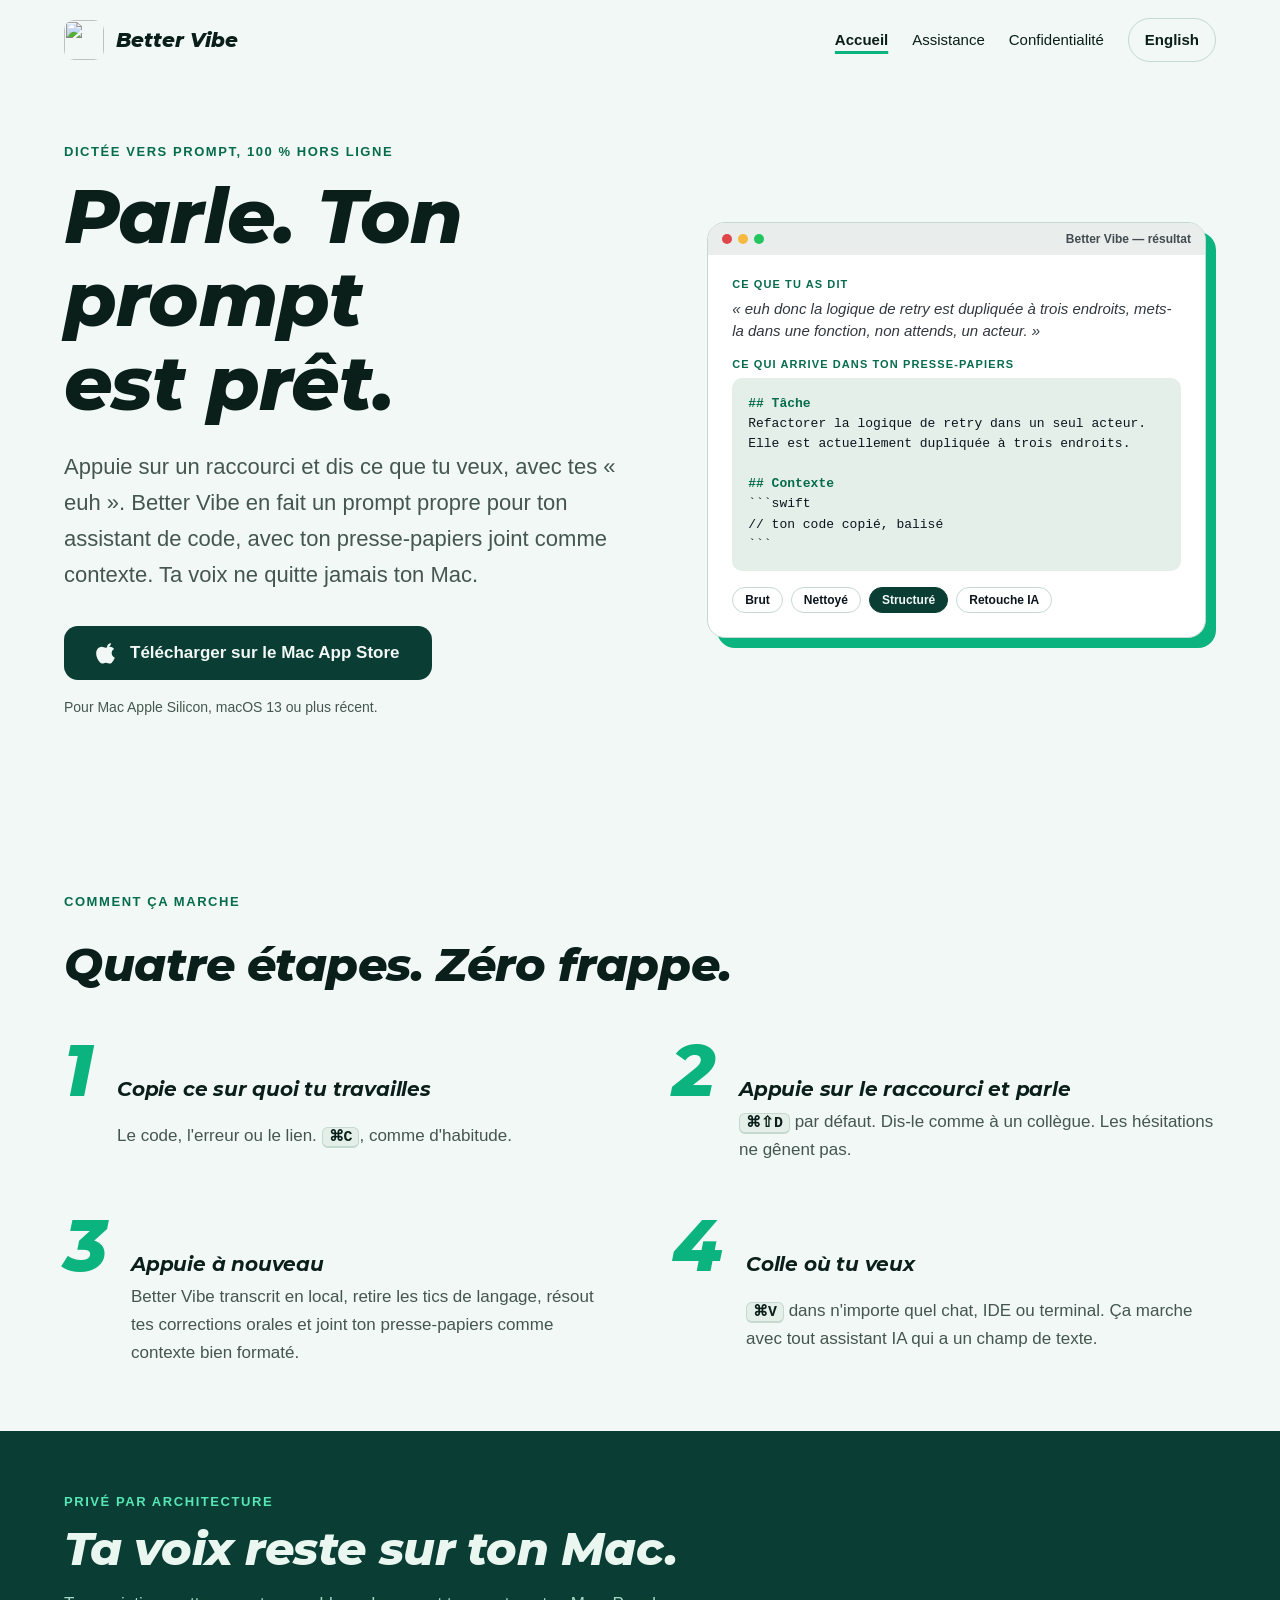
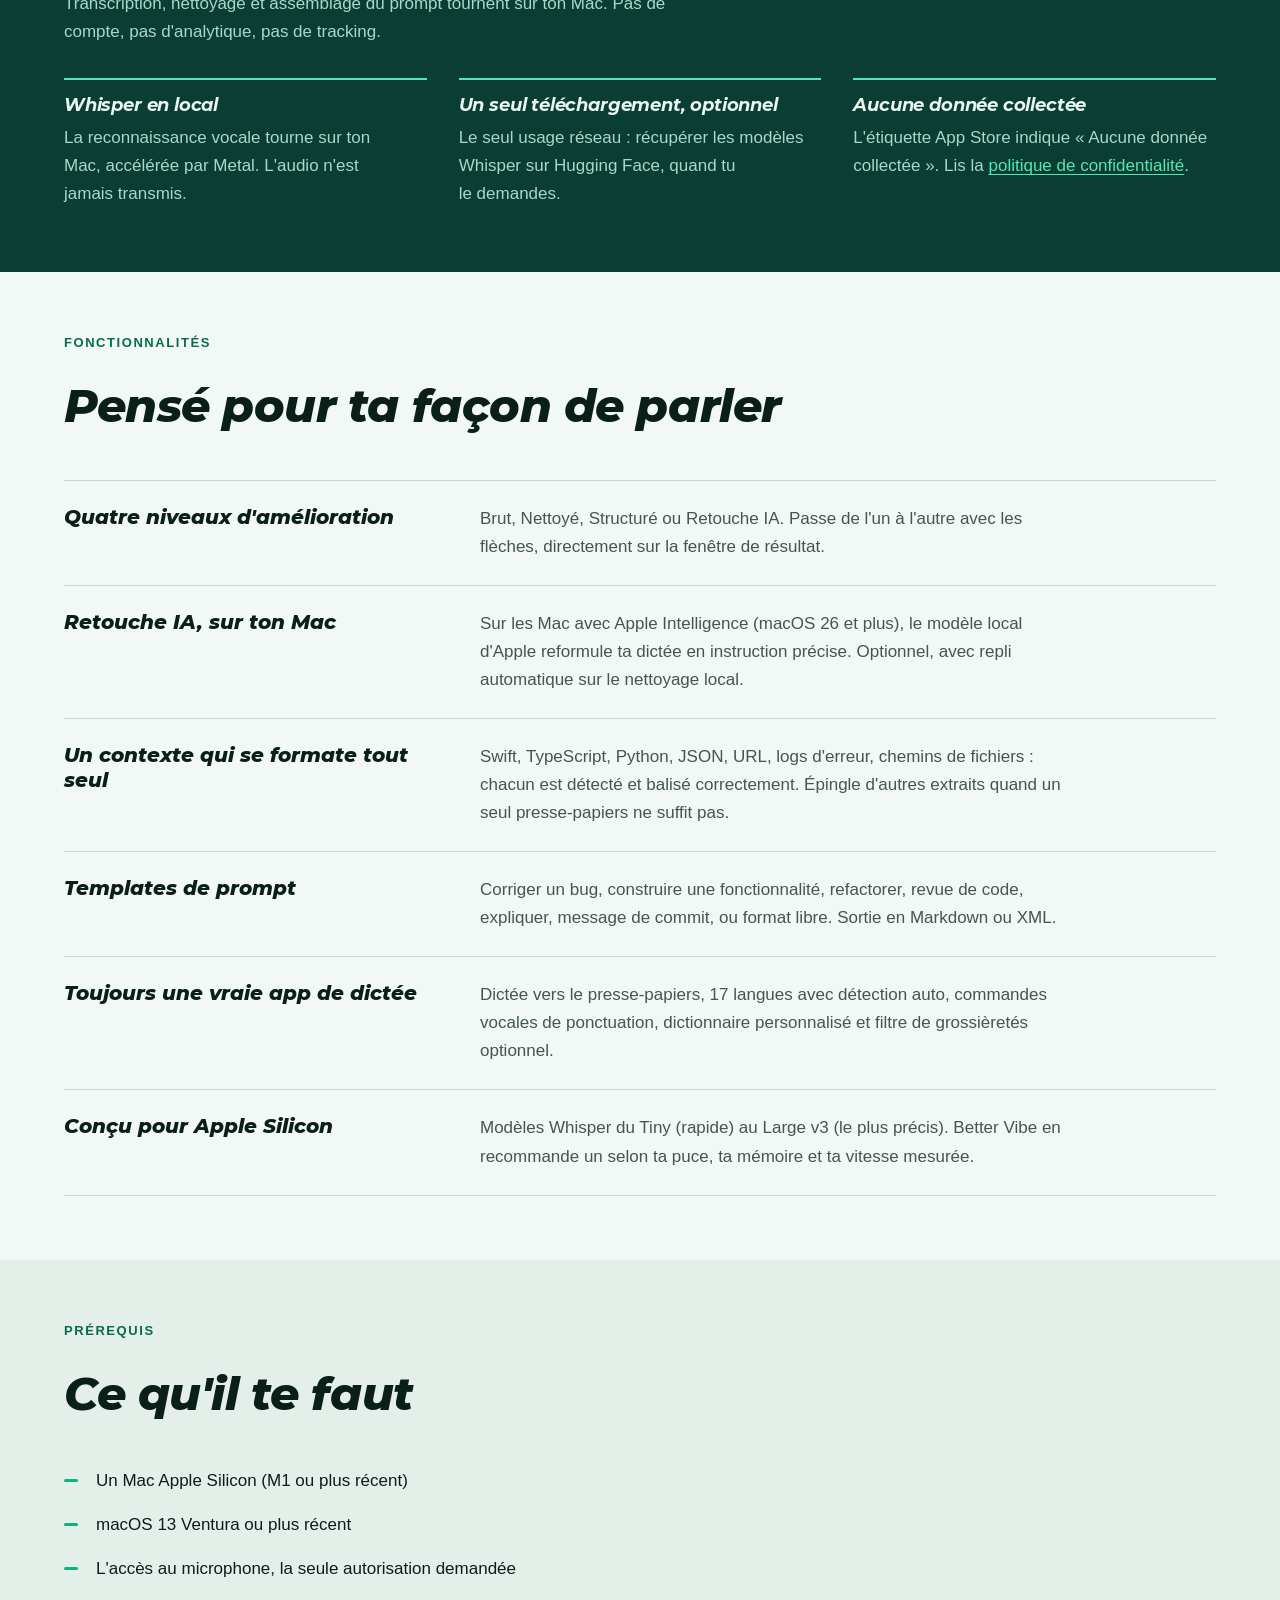
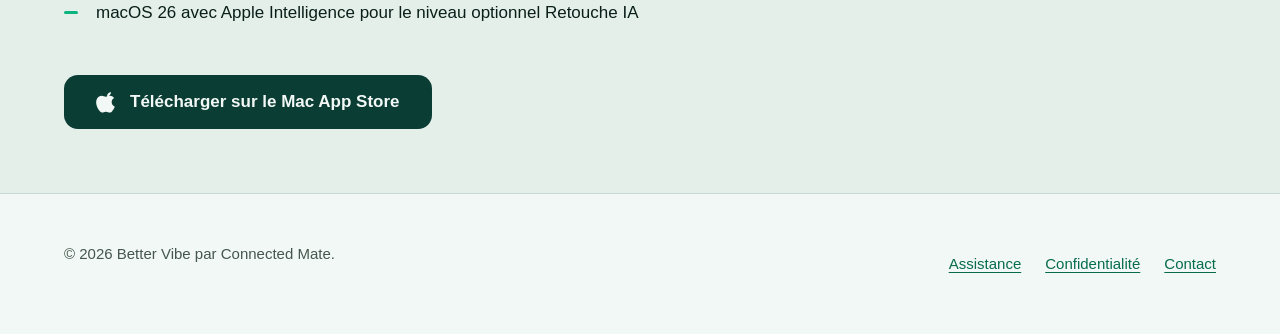
==== fr/index.html @ 281c0bd5 "Initial site: EN/FR landing, privacy, support Co-Authored-By: Patrick Code <patrick-code@tgv-europe." ====
<!doctype html>
<html lang="fr">
<head>
<meta charset="utf-8">
<meta name="viewport" content="width=device-width, initial-scale=1">
<title>Better Vibe — Parle. Ton prompt est prêt.</title>
<meta name="description" content="Better Vibe est une app Mac de barre de menus : un raccourci, tu parles, et un prompt propre pour ton assistant de code arrive dans ton presse-papiers. 100 % sur ton Mac. Sans compte, sans tracking.">
<meta name="theme-color" content="#f2f8f5" media="(prefers-color-scheme: light)">
<meta name="theme-color" content="#08201b" media="(prefers-color-scheme: dark)">
<link rel="canonical" href="https://connected-mate.github.io/better-vibe-site/fr/index.html">
<link rel="alternate" hreflang="en" href="https://connected-mate.github.io/better-vibe-site/index.html">
<link rel="alternate" hreflang="fr" href="https://connected-mate.github.io/better-vibe-site/fr/index.html">
<link rel="alternate" hreflang="x-default" href="https://connected-mate.github.io/better-vibe-site/index.html">
<link rel="icon" type="image/png" sizes="32x32" href="../assets/favicon-32.png">
<link rel="icon" type="image/png" sizes="64x64" href="../assets/favicon-64.png">
<link rel="apple-touch-icon" href="../assets/icon-256.png">
<meta property="og:type" content="website">
<meta property="og:site_name" content="Better Vibe">
<meta property="og:title" content="Better Vibe — Parle. Ton prompt est prêt.">
<meta property="og:description" content="Better Vibe est une app Mac de barre de menus : un raccourci, tu parles, et un prompt propre pour ton assistant de code arrive dans ton presse-papiers. 100 % sur ton Mac. Sans compte, sans tracking.">
<meta property="og:url" content="https://connected-mate.github.io/better-vibe-site/fr/index.html">
<meta property="og:image" content="https://connected-mate.github.io/better-vibe-site/assets/icon-512.png">
<meta property="og:locale" content="fr_FR">
<meta property="og:locale:alternate" content="en_US">
<meta name="twitter:card" content="summary">
<meta name="twitter:title" content="Better Vibe — Parle. Ton prompt est prêt.">
<meta name="twitter:description" content="Better Vibe est une app Mac de barre de menus : un raccourci, tu parles, et un prompt propre pour ton assistant de code arrive dans ton presse-papiers. 100 % sur ton Mac. Sans compte, sans tracking.">
<meta name="twitter:image" content="https://connected-mate.github.io/better-vibe-site/assets/icon-512.png">
<link rel="preload" href="../assets/fonts/Montserrat-ExtraBoldItalic.ttf" as="font" type="font/ttf" crossorigin>
<link rel="stylesheet" href="../assets/style.css">
</head>
<body>
<a class="skip" href="#main">Aller au contenu</a>
<header class="wrap site-head">
  <a class="brand" href="./" aria-label="Better Vibe, Accueil"><img src="../assets/icon-64.png" alt="" width="40" height="40">Better Vibe</a>
  <nav class="nav" aria-label="Main">
    <a href="./" aria-current="page">Accueil</a>
    <a href="support.html">Assistance</a>
    <a href="privacy.html">Confidentialité</a>
    <a class="lang" href="../" hreflang="en" lang="en" aria-label="English">English</a>
  </nav>
</header>
<main id="main">
<div class="wrap hero">
  <div>
    <p class="eyebrow">Dictée vers prompt, 100 % hors ligne</p>
    <h1>Parle. Ton prompt est prêt.</h1>
    <p class="lede">Appuie sur un raccourci et dis ce que tu veux, avec tes « euh ». Better Vibe en fait un prompt propre pour ton assistant de code, avec ton presse-papiers joint comme contexte. Ta voix ne quitte jamais ton Mac.</p>
    <div class="cta-row">
      <a class="btn" href="https://apps.apple.com/us/search?term=Better%20Vibe"><svg viewBox="0 0 24 24" aria-hidden="true" fill="currentColor"><path d="M16.37 1.43c0 1.14-.46 2.22-1.2 3-.78.84-2.06 1.5-3.1 1.41-.13-1.1.4-2.25 1.14-3 .83-.87 2.2-1.5 3.16-1.41zM20.5 17.1c-.55 1.27-.81 1.83-1.52 2.95-.99 1.56-2.39 3.5-4.12 3.51-1.54.02-1.94-1-4.03-.99-2.09.01-2.53 1.01-4.07.99-1.73-.02-3.05-1.77-4.04-3.33C-.2 15.94-.49 10.8 1.23 8.14c1.22-1.89 3.15-2.99 4.96-2.99 1.84 0 3 1.01 4.52 1.01 1.48 0 2.38-1.01 4.51-1.01 1.61 0 3.32.88 4.54 2.4-3.99 2.19-3.34 7.88.74 9.55z"/></svg><span>Télécharger sur le Mac App Store</span></a>
      <p class="fine">Pour Mac Apple Silicon, macOS 13 ou plus récent.</p>
    </div>
  </div>
  <div class="mock" role="img" aria-label="« euh donc la logique de retry est dupliquée à trois endroits, mets-la dans une fonction, non attends, un acteur. » → ## Tâche
Refactorer la logique de retry dans un seul acteur. Elle est actuellement dupliquée à trois endroits.

## Contexte
```swift
// ton code copié, balisé
```">
    <div class="mock-bar" aria-hidden="true"><i></i><i></i><i></i><span>Better Vibe — résultat</span></div>
    <div class="mock-body" aria-hidden="true">
      <div><p class="mock-label">Ce que tu as dit</p><p class="mock-said">« euh donc la logique de retry est dupliquée à trois endroits, mets-la dans une fonction, non attends, un acteur. »</p></div>
      <div><p class="mock-label">Ce qui arrive dans ton presse-papiers</p><div class="mock-out"><b>## Tâche</b>
Refactorer la logique de retry dans un seul acteur. Elle est actuellement dupliquée à trois endroits.

<b>## Contexte</b>
```swift
// ton code copié, balisé
```</div></div>
      <div class="levels"><span class="">Brut</span><span class="">Nettoyé</span><span class="on">Structuré</span><span class="">Retouche IA</span></div>
    </div>
  </div>
</div>
<div class="wrap video-slot" id="promo" hidden>
  <video controls preload="metadata" playsinline poster="../assets/promo-fr-poster.jpg" aria-label="Better Vibe en 30 secondes">
    <source src="../assets/promo-fr.mp4" type="video/mp4">
  </video>
</div>
<script>
(function(){var s=document.getElementById("promo"),v=s&&s.querySelector("video");
if(!v)return;v.addEventListener("loadedmetadata",function(){s.hidden=false});
v.addEventListener("error",function(){s.hidden=true},true);v.load();})();
</script>
<section class="wrap" id="how" aria-labelledby="how-h">
  <div class="sec-head"><p class="eyebrow">Comment ça marche</p><h2 id="how-h">Quatre étapes. Zéro frappe.</h2></div>
  <ol class="steps"><li><h3>Copie ce sur quoi tu travailles</h3><p>Le code, l'erreur ou le lien. <kbd>⌘C</kbd>, comme d'habitude.</p></li><li><h3>Appuie sur le raccourci et parle</h3><p><kbd>⌘⇧D</kbd> par défaut. Dis-le comme à un collègue. Les hésitations ne gênent pas.</p></li><li><h3>Appuie à nouveau</h3><p>Better Vibe transcrit en local, retire les tics de langage, résout tes corrections orales et joint ton presse-papiers comme contexte bien formaté.</p></li><li><h3>Colle où tu veux</h3><p><kbd>⌘V</kbd> dans n'importe quel chat, IDE ou terminal. Ça marche avec tout assistant IA qui a un champ de texte.</p></li></ol>
</section>
<section class="band" id="privacy-first" aria-labelledby="priv-h">
  <div class="wrap">
    <p class="eyebrow">Privé par architecture</p>
    <h2 id="priv-h">Ta voix reste sur ton Mac.</h2>
    <p style="margin-top:var(--s4)">Transcription, nettoyage et assemblage du prompt tournent sur ton Mac. Pas de compte, pas d'analytique, pas de tracking.</p>
    <div class="proof"><div><h3>Whisper en local</h3><p>La reconnaissance vocale tourne sur ton Mac, accélérée par Metal. L'audio n'est jamais transmis.</p></div><div><h3>Un seul téléchargement, optionnel</h3><p>Le seul usage réseau : récupérer les modèles Whisper sur Hugging Face, quand tu le demandes.</p></div><div><h3>Aucune donnée collectée</h3><p>L'étiquette App Store indique « Aucune donnée collectée ». Lis la <a href="privacy.html">politique de confidentialité</a>.</p></div></div>
  </div>
</section>
<section class="wrap" id="features" aria-labelledby="feat-h">
  <div class="sec-head"><p class="eyebrow">Fonctionnalités</p><h2 id="feat-h">Pensé pour ta façon de parler</h2></div>
  <dl class="features"><div><dt>Quatre niveaux d'amélioration</dt><dd>Brut, Nettoyé, Structuré ou Retouche IA. Passe de l'un à l'autre avec les flèches, directement sur la fenêtre de résultat.</dd></div><div><dt>Retouche IA, sur ton Mac</dt><dd>Sur les Mac avec Apple Intelligence (macOS 26 et plus), le modèle local d'Apple reformule ta dictée en instruction précise. Optionnel, avec repli automatique sur le nettoyage local.</dd></div><div><dt>Un contexte qui se formate tout seul</dt><dd>Swift, TypeScript, Python, JSON, URL, logs d'erreur, chemins de fichiers : chacun est détecté et balisé correctement. Épingle d'autres extraits quand un seul presse-papiers ne suffit pas.</dd></div><div><dt>Templates de prompt</dt><dd>Corriger un bug, construire une fonctionnalité, refactorer, revue de code, expliquer, message de commit, ou format libre. Sortie en Markdown ou XML.</dd></div><div><dt>Toujours une vraie app de dictée</dt><dd>Dictée vers le presse-papiers, 17 langues avec détection auto, commandes vocales de ponctuation, dictionnaire personnalisé et filtre de grossièretés optionnel.</dd></div><div><dt>Conçu pour Apple Silicon</dt><dd>Modèles Whisper du Tiny (rapide) au Large v3 (le plus précis). Better Vibe en recommande un selon ta puce, ta mémoire et ta vitesse mesurée.</dd></div></dl>
</section>
<section class="alt" id="requirements" aria-labelledby="req-h">
  <div class="wrap">
    <div class="sec-head"><p class="eyebrow">Prérequis</p><h2 id="req-h">Ce qu'il te faut</h2></div>
    <ul class="reqs"><li>Un Mac Apple Silicon (M1 ou plus récent)</li><li>macOS 13 Ventura ou plus récent</li><li>L'accès au microphone, la seule autorisation demandée</li><li>macOS 26 avec Apple Intelligence pour le niveau optionnel Retouche IA</li></ul>
    <div class="cta-row" style="margin-top:var(--s7)"><a class="btn" href="https://apps.apple.com/us/search?term=Better%20Vibe"><svg viewBox="0 0 24 24" aria-hidden="true" fill="currentColor"><path d="M16.37 1.43c0 1.14-.46 2.22-1.2 3-.78.84-2.06 1.5-3.1 1.41-.13-1.1.4-2.25 1.14-3 .83-.87 2.2-1.5 3.16-1.41zM20.5 17.1c-.55 1.27-.81 1.83-1.52 2.95-.99 1.56-2.39 3.5-4.12 3.51-1.54.02-1.94-1-4.03-.99-2.09.01-2.53 1.01-4.07.99-1.73-.02-3.05-1.77-4.04-3.33C-.2 15.94-.49 10.8 1.23 8.14c1.22-1.89 3.15-2.99 4.96-2.99 1.84 0 3 1.01 4.52 1.01 1.48 0 2.38-1.01 4.51-1.01 1.61 0 3.32.88 4.54 2.4-3.99 2.19-3.34 7.88.74 9.55z"/></svg><span>Télécharger sur le Mac App Store</span></a></div>
  </div>
</section>
</main>
<footer>
  <div class="wrap">
    <p>© 2026 Better Vibe par Connected Mate.</p>
    <nav aria-label="Footer">
      <a href="support.html">Assistance</a>
      <a href="privacy.html">Confidentialité</a>
      <a href="mailto:alex.connectedmate@gmail.com">Contact</a>
    </nav>
  </div>
</footer>
</body>
</html>
---- assets/style.css ----
@font-face{font-family:"Montserrat";font-style:italic;font-weight:700;font-display:swap;src:url("fonts/Montserrat-BoldItalic.ttf") format("truetype")}
@font-face{font-family:"Montserrat";font-style:italic;font-weight:800;font-display:swap;src:url("fonts/Montserrat-ExtraBoldItalic.ttf") format("truetype")}

:root{
  color-scheme:light dark;
  --bg:#f2f8f5;
  --bg-alt:#e4efe9;
  --ink:#0a1f1a;
  --ink-2:#44564f;
  --line:#c5d9d0;
  --accent:#066c4d;      /* text-safe emerald on light */
  --accent-bright:#0bb37e;
  --btn-bg:#0a3d33;
  --btn-ink:#f2f8f5;
  --band-bg:#0a3d33;
  --band-ink:#eaf7f1;
  --band-ink-2:#a9d8c6;
  --band-accent:#57e6b4;
  --win-bg:#ffffff;
  --win-ink:#0c151d;
  --win-bar:#e9eeec;
  --focus:#066c4d;
  --font-display:"Montserrat","Avenir Next","Segoe UI",system-ui,sans-serif;
  --font-body:ui-sans-serif,-apple-system,BlinkMacSystemFont,"Segoe UI",Roboto,"Helvetica Neue",Arial,sans-serif;
  --font-mono:ui-monospace,SFMono-Regular,Menlo,Consolas,monospace;
  --s1:4px;--s2:8px;--s3:12px;--s4:16px;--s5:24px;--s6:32px;--s7:48px;--s8:64px;--s9:96px;
}
@media (prefers-color-scheme:dark){
  :root{
    --bg:#08201b;--bg-alt:#0c2b24;--ink:#e8f5ef;--ink-2:#9fbdb1;--line:#1f4a3f;
    --accent:#57e6b4;--btn-bg:#57e6b4;--btn-ink:#06241d;
    --band-bg:#04140f;--band-ink:#e8f5ef;--band-ink-2:#9fc9b8;--band-accent:#57e6b4;
    --win-bg:#0e2e27;--win-ink:#e8f5ef;--win-bar:#143a31;--focus:#57e6b4;
  }
}

*,*::before,*::after{box-sizing:border-box}
html{-webkit-text-size-adjust:100%;scroll-behavior:smooth}
body{overflow-x:clip;margin:0;background:var(--bg);color:var(--ink);font:400 1.0625rem/1.65 var(--font-body);overflow-wrap:break-word}
img,video{max-width:100%;height:auto;display:block}
a{color:var(--accent);text-underline-offset:.18em;text-decoration-thickness:1px}
a:hover{text-decoration-thickness:2px}
:focus-visible{outline:3px solid var(--focus);outline-offset:3px;border-radius:4px}
.band :focus-visible{outline-color:var(--band-accent)}
.skip{position:absolute;left:var(--s4);top:-100px;background:var(--btn-bg);color:var(--btn-ink);padding:var(--s2) var(--s4);border-radius:6px;z-index:10}
.skip:focus{top:var(--s2)}

.wrap{width:min(100% - 2*var(--s4),72rem);margin-inline:auto}
@media (min-width:640px){.wrap{width:min(100% - 2*var(--s6),72rem)}}

/* header */
.site-head{display:flex;flex-wrap:wrap;align-items:center;justify-content:space-between;gap:var(--s3) var(--s5);padding-block:var(--s4)}
.brand{display:flex;align-items:center;gap:var(--s3);color:var(--ink);text-decoration:none;font:800 1.25rem/1 var(--font-display);font-style:italic}
.brand img{width:40px;height:40px;border-radius:10px}
.nav{display:flex;flex-wrap:wrap;align-items:center;gap:var(--s2) var(--s5);font-size:.9375rem}
.nav a{color:var(--ink);text-decoration:none;padding:var(--s3) 0;min-height:44px;display:inline-flex;align-items:center}
.nav a:hover{color:var(--accent);text-decoration:underline}
.nav a[aria-current="page"]{font-weight:700;text-decoration:underline;text-decoration-color:var(--accent-bright);text-decoration-thickness:3px;text-underline-offset:6px}
.nav .lang{border:1px solid var(--line);border-radius:999px;padding:var(--s2) var(--s4);min-height:44px;font-weight:600}

/* type */
h1,h2,h3{font-family:var(--font-display);font-style:italic;font-weight:800;line-height:1.1;letter-spacing:-.01em;margin:0;text-wrap:balance}
h1{font-size:clamp(2.25rem,6.2vw + .5rem,4.75rem)}
h2{font-size:clamp(1.75rem,3.2vw + .75rem,2.875rem)}
h3{font-size:1.25rem;font-weight:700}
p{margin:0;max-width:68ch;text-wrap:pretty}
.eyebrow{font:700 .8125rem/1 var(--font-body);letter-spacing:.12em;text-transform:uppercase;color:var(--accent);margin-bottom:var(--s4)}
.lede{font-size:clamp(1.125rem,1vw + 1rem,1.375rem);color:var(--ink-2);max-width:46ch}

/* hero */
.hero{display:grid;gap:var(--s7) var(--s8);padding-block:var(--s7) var(--s9);align-items:center}
@media (min-width:60rem){.hero{grid-template-columns:1.05fr .95fr;padding-block:var(--s8) 112px}}
.hero h1{margin-bottom:var(--s5)}
.hero .lede{margin-bottom:var(--s6)}
.cta-row{display:flex;flex-wrap:wrap;align-items:center;gap:var(--s4) var(--s5)}
.btn{display:inline-flex;align-items:center;gap:var(--s3);background:var(--btn-bg);color:var(--btn-ink);text-decoration:none;font:700 1.0625rem/1.2 var(--font-body);padding:var(--s4) var(--s6);border-radius:14px;min-height:52px;transition:transform .18s cubic-bezier(.22,1,.36,1),box-shadow .18s}
.btn:hover{transform:translateY(-2px);box-shadow:0 8px 0 -2px color-mix(in oklch,var(--btn-bg) 35%,transparent);text-decoration:none}
.btn:active{transform:translateY(0)}
.btn svg{width:22px;height:22px;flex:none}
.fine{font-size:.875rem;color:var(--ink-2)}

/* signature mock */
.mock{background:var(--win-bg);color:var(--win-ink);border:1px solid var(--line);border-radius:18px;overflow:hidden;box-shadow:10px 10px 0 var(--accent-bright);transform:rotate(-1.2deg);margin:var(--s2) 10px var(--s3) var(--s2)}
.mock-bar{display:flex;align-items:center;gap:6px;background:var(--win-bar);padding:10px 14px;font:600 .75rem/1 var(--font-body)}
.mock-bar i{width:10px;height:10px;border-radius:50%;background:#e04549;display:block}
.mock-bar i:nth-child(2){background:#f6b93d}.mock-bar i:nth-child(3){background:#22c55e}
.mock-bar span{margin-left:auto;opacity:.75}
.mock-body{padding:var(--s5);display:grid;gap:var(--s4)}
.mock-label{font:700 .6875rem/1 var(--font-body);letter-spacing:.1em;text-transform:uppercase;color:var(--accent);margin-bottom:var(--s2)}
.mock-said{font-style:italic;opacity:.85;font-size:.9375rem;line-height:1.5}
.mock-out{font:.8125rem/1.55 var(--font-mono);background:var(--bg-alt);border-radius:10px;padding:var(--s4);white-space:pre-wrap;overflow-wrap:anywhere}
.mock-out b{color:var(--accent)}
.levels{display:flex;flex-wrap:wrap;gap:var(--s2);font:700 .75rem/1 var(--font-body)}
.levels span{border:1px solid var(--line);border-radius:999px;padding:6px 12px}
.levels span.on{background:var(--btn-bg);color:var(--btn-ink);border-color:var(--btn-bg)}

/* video */
.video-slot{padding-bottom:var(--s9)}
.video-slot[hidden]{display:none}
.video-slot video{width:100%;border-radius:18px;border:1px solid var(--line);background:#000;aspect-ratio:16/9}

/* sections */
section{padding-block:var(--s8)}
.sec-head{margin-bottom:var(--s7);display:grid;gap:var(--s4)}
.steps{list-style:none;margin:0;padding:0;display:grid;gap:var(--s6);counter-reset:step}
@media (min-width:48rem){.steps{grid-template-columns:repeat(2,1fr);gap:var(--s7) var(--s8)}}
.steps li{counter-increment:step;display:grid;grid-template-columns:auto 1fr;gap:0 var(--s5);align-items:baseline}
.steps li::before{content:counter(step);font:800 clamp(3rem,6vw,4.5rem)/.9 var(--font-display);font-style:italic;color:var(--accent-bright);grid-row:span 2}
.steps h3{margin-bottom:var(--s2)}
.steps p{color:var(--ink-2)}
kbd{font:600 .875em var(--font-mono);border:1px solid var(--line);border-bottom-width:2px;border-radius:6px;padding:1px 6px;background:var(--bg-alt);color:var(--ink);white-space:nowrap}

.band{background:var(--band-bg);color:var(--band-ink)}
.band .eyebrow{color:var(--band-accent)}
.band p{color:var(--band-ink-2)}
.band a{color:var(--band-accent)}
.proof{display:grid;gap:var(--s6);margin-top:var(--s6)}
@media (min-width:48rem){.proof{grid-template-columns:repeat(3,1fr)}}
.proof div{border-top:2px solid var(--band-accent);padding-top:var(--s4)}
.proof h3{font-size:1.125rem;margin-bottom:var(--s2);color:var(--band-ink)}

.features{display:grid;margin:0;gap:0}
.features div{display:grid;gap:var(--s2) var(--s7);padding-block:var(--s5);border-top:1px solid var(--line)}
.features div:last-child{border-bottom:1px solid var(--line)}
@media (min-width:48rem){.features div{grid-template-columns:minmax(0,.8fr) minmax(0,1.6fr)}}
.features dt{font:800 1.25rem/1.25 var(--font-display);font-style:italic}
.features dd{margin:0;color:var(--ink-2);max-width:62ch}

.reqs{list-style:none;margin:0;padding:0;display:grid;gap:var(--s4);max-width:46rem}
.reqs li{padding-left:var(--s6);position:relative}
.reqs li::before{content:"";position:absolute;left:0;top:.7em;width:14px;height:3px;background:var(--accent-bright);border-radius:2px}
.alt{background:var(--bg-alt)}

footer{border-top:1px solid var(--line);padding-block:var(--s7);font-size:.9375rem;color:var(--ink-2)}
footer .wrap{display:flex;flex-wrap:wrap;gap:var(--s4) var(--s6);justify-content:space-between}
footer nav a{display:inline-flex;align-items:center;min-height:44px}
footer nav{display:flex;flex-wrap:wrap;gap:var(--s2) var(--s5)}

/* doc pages */
.doc{padding-block:var(--s7) var(--s9)}
.doc h1{font-size:clamp(2rem,4.5vw + .5rem,3.5rem);margin-bottom:var(--s4)}
.doc .meta{color:var(--ink-2);margin-bottom:var(--s7)}
.doc h2{font-size:clamp(1.375rem,2vw + .8rem,1.875rem);margin:var(--s8) 0 var(--s4)}
.doc h3{margin:var(--s6) 0 var(--s2)}
.doc p+p,.doc p+ul,.doc ul+p{margin-top:var(--s4)}
.doc ul{max-width:68ch;padding-left:1.25rem;margin:var(--s4) 0}
.doc li+li{margin-top:var(--s2)}
.doc-grid{display:grid;gap:var(--s7)}
@media (min-width:60rem){.doc-grid{grid-template-columns:15rem minmax(0,1fr);gap:var(--s9)}}
.toc{font-size:.9375rem}
@media (min-width:60rem){.toc{position:sticky;top:var(--s5);align-self:start}}
.toc ul{list-style:none;margin:0;padding:0;display:grid;gap:var(--s2)}
.toc a{color:var(--ink-2);text-decoration:none}
.toc a:hover{color:var(--accent);text-decoration:underline}
details{border-top:1px solid var(--line);padding-block:var(--s4)}
details:last-of-type{border-bottom:1px solid var(--line)}
summary{cursor:pointer;min-height:44px;align-items:center;font:700 1.0625rem/1.4 var(--font-body);list-style:none;display:flex;justify-content:space-between;gap:var(--s4);align-items:baseline;min-height:24px}
summary::-webkit-details-marker{display:none}
summary::after{content:"+";font:800 1.5rem/1 var(--font-display);color:var(--accent);flex:none}
details[open] summary::after{content:"\2212"}
details > :not(summary){margin-top:var(--s3);color:var(--ink-2)}
details p+p,details p+ul{margin-top:var(--s3)}
.contact-box{background:var(--bg-alt);border-radius:16px;padding:var(--s6);margin-top:var(--s5);display:grid;gap:var(--s3)}
.contact-box a{font-weight:700}

@media (prefers-reduced-motion:no-preference){
  .hero>*{animation:rise .7s cubic-bezier(.22,1,.36,1) both}
  .hero>*:nth-child(2){animation-delay:.12s}
  @keyframes rise{from{opacity:0;transform:translateY(14px)}to{opacity:1;transform:none}}
}
@media (prefers-reduced-motion:reduce){html{scroll-behavior:auto}.btn,.btn:hover{transition:none;transform:none}}
@media (forced-colors:active){.btn,.mock{border:1px solid ButtonText}}
@media print{.nav,.skip,.video-slot{display:none}body{background:#fff;color:#000}}
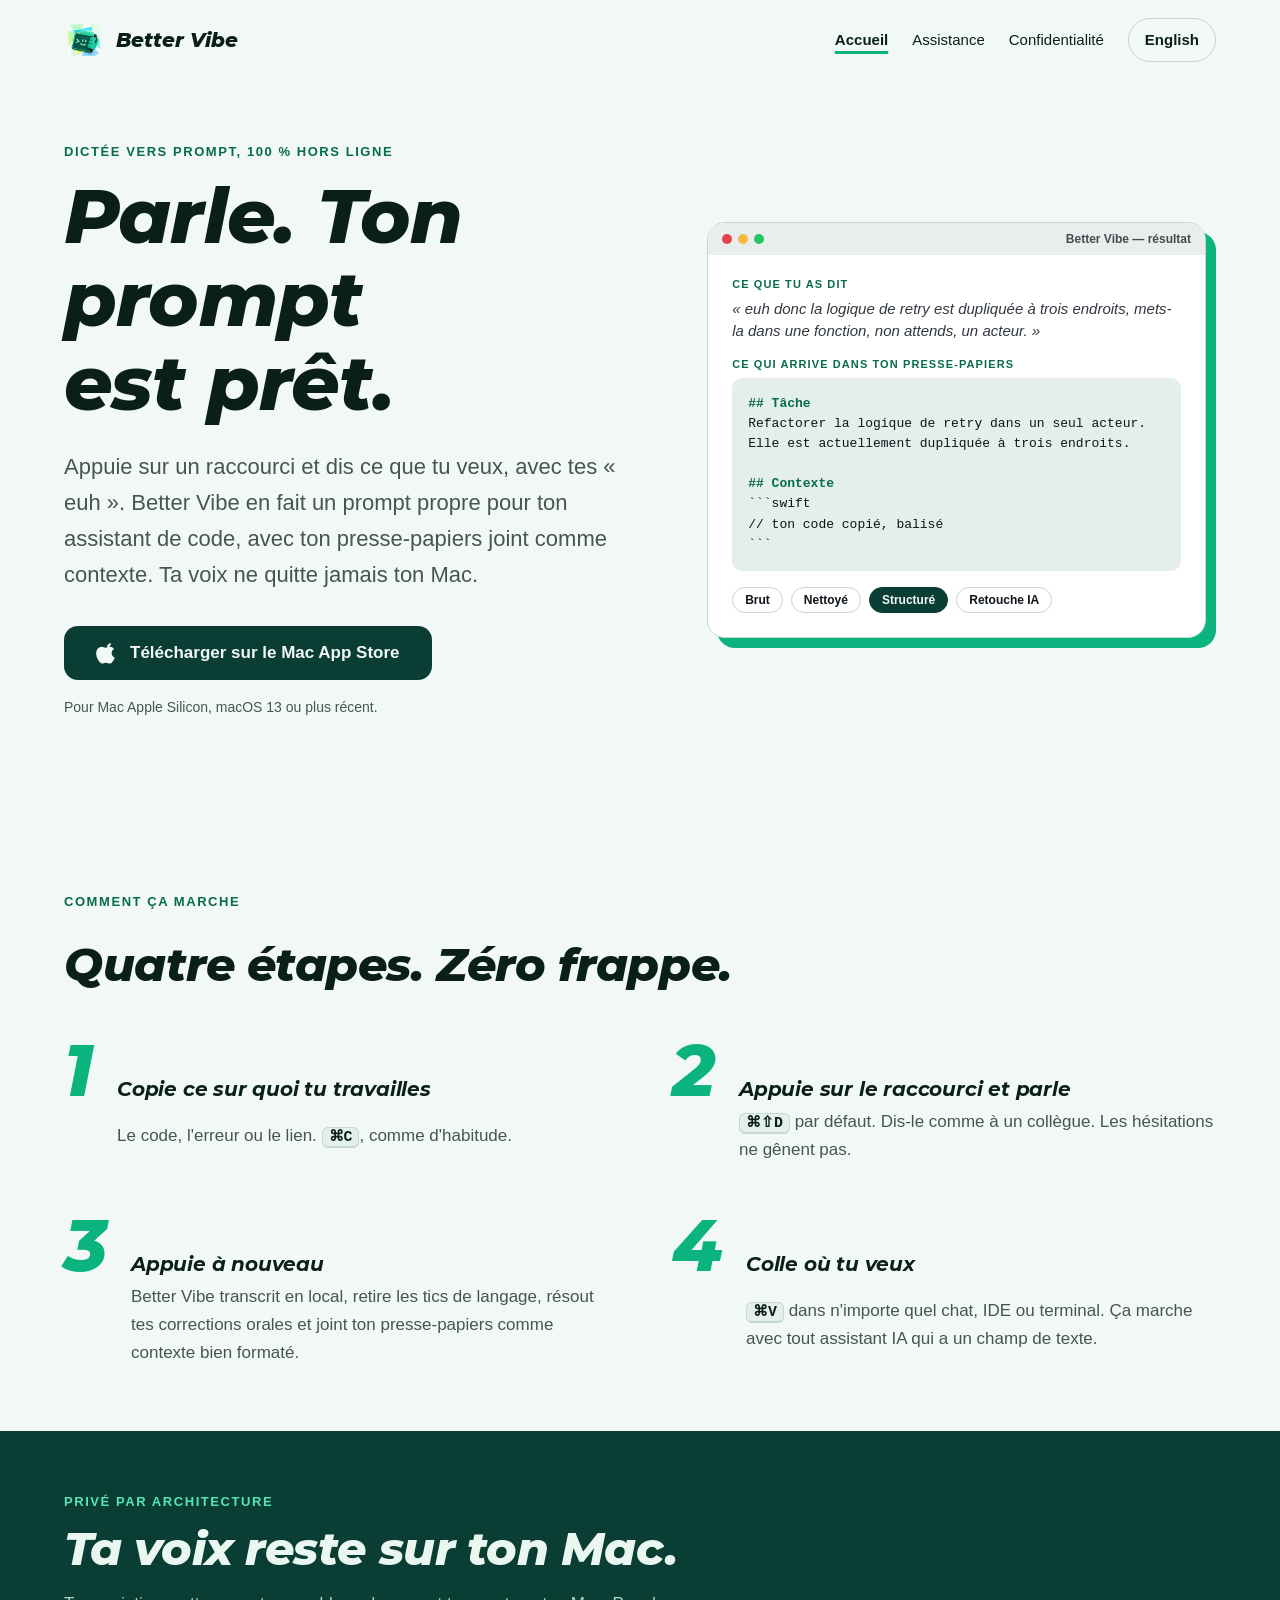
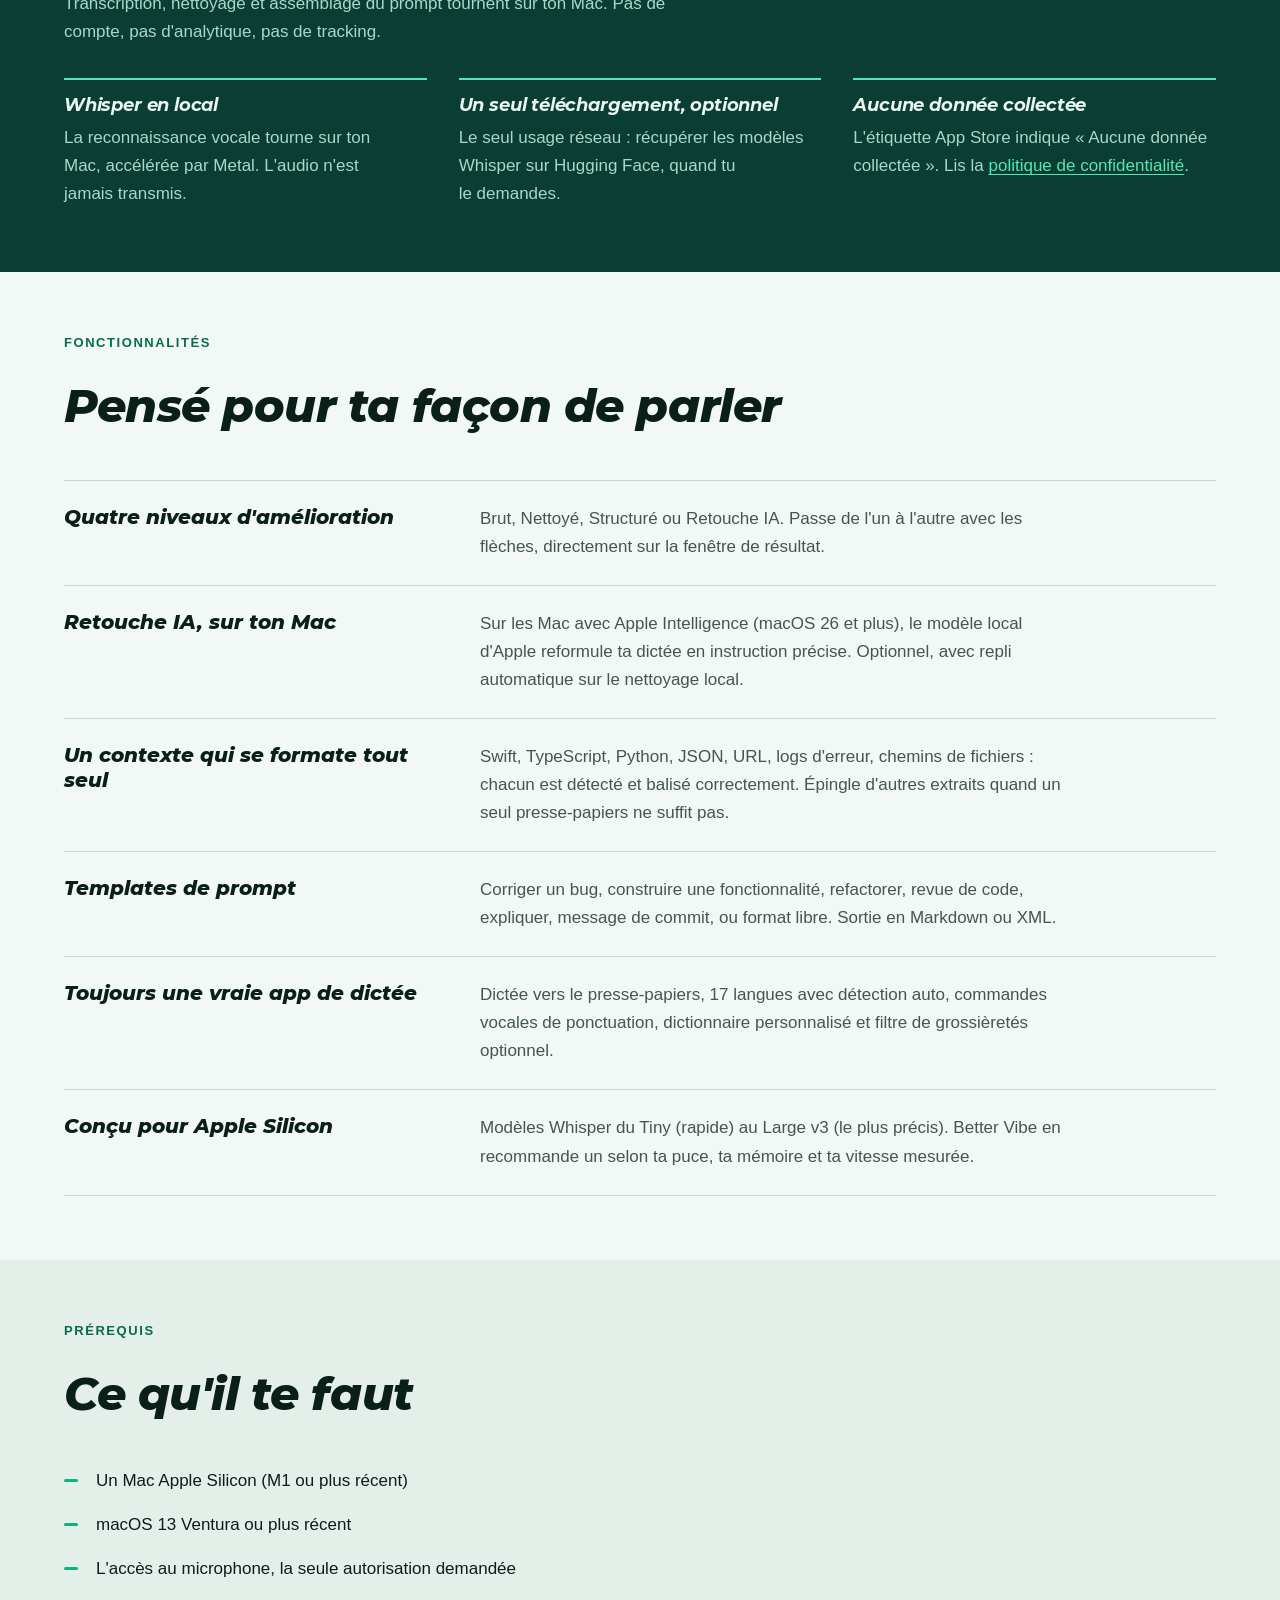
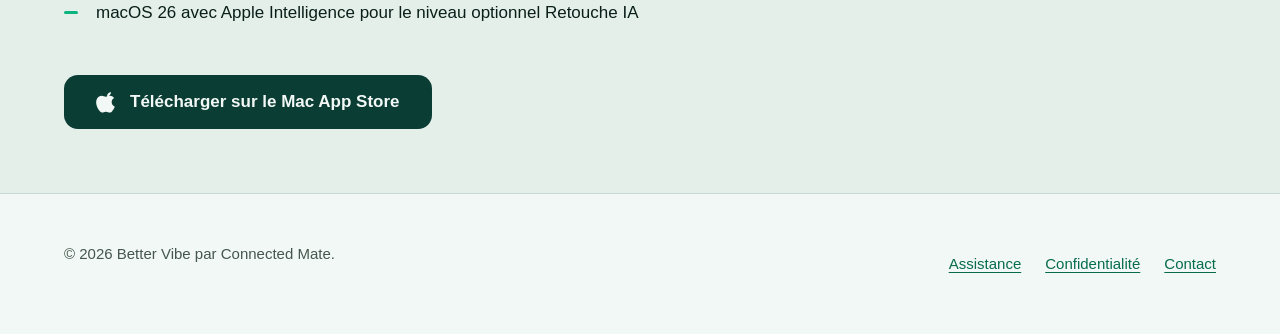
==== commit 21f21357: "fix: brand icon in header pointed to a missing file Co-Authored-By: Patrick Code <patrick-code@tgv-e" ====
--- a/fr/index.html
+++ b/fr/index.html
@@ -32,7 +32,7 @@
 <body>
 <a class="skip" href="#main">Aller au contenu</a>
 <header class="wrap site-head">
-  <a class="brand" href="./" aria-label="Better Vibe, Accueil"><img src="../assets/icon-64.png" alt="" width="40" height="40">Better Vibe</a>
+  <a class="brand" href="./" aria-label="Better Vibe, Accueil"><img src="../assets/icon-128.png" alt="" width="40" height="40">Better Vibe</a>
   <nav class="nav" aria-label="Main">
     <a href="./" aria-current="page">Accueil</a>
     <a href="support.html">Assistance</a>
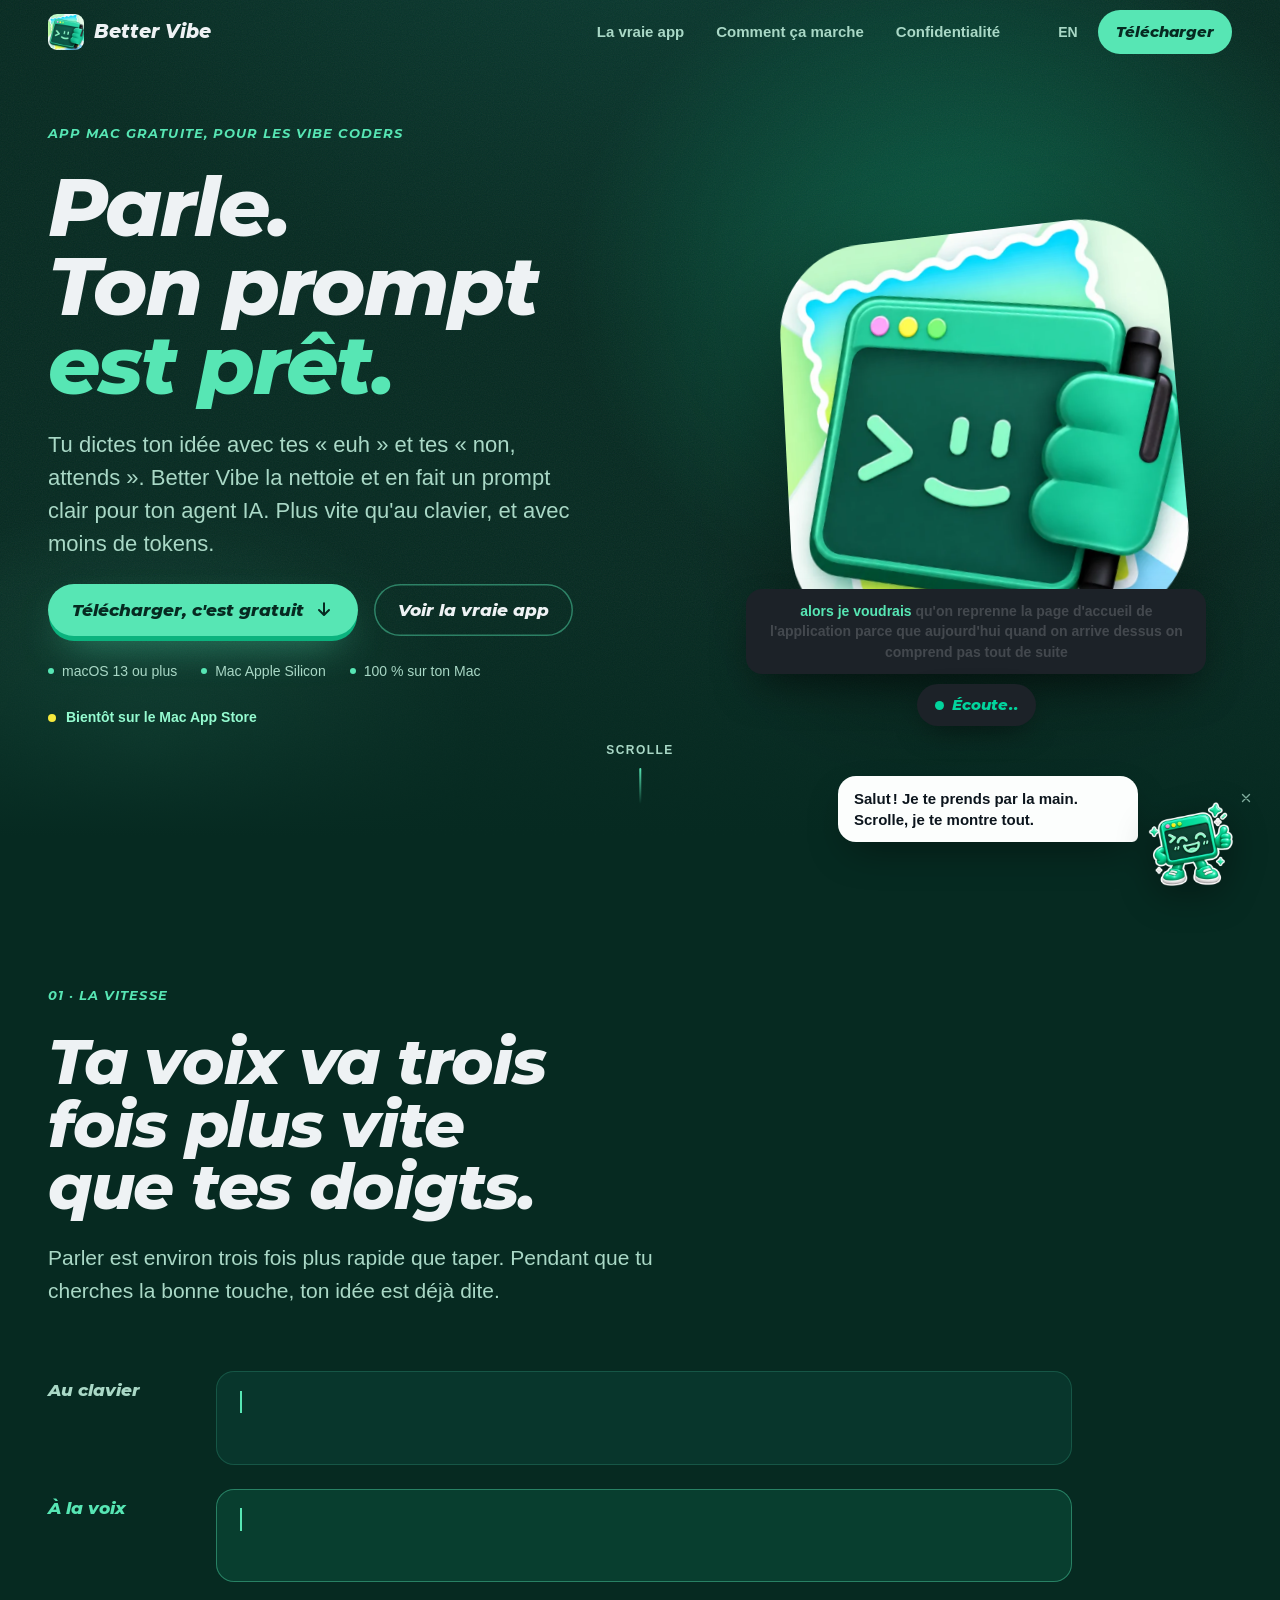
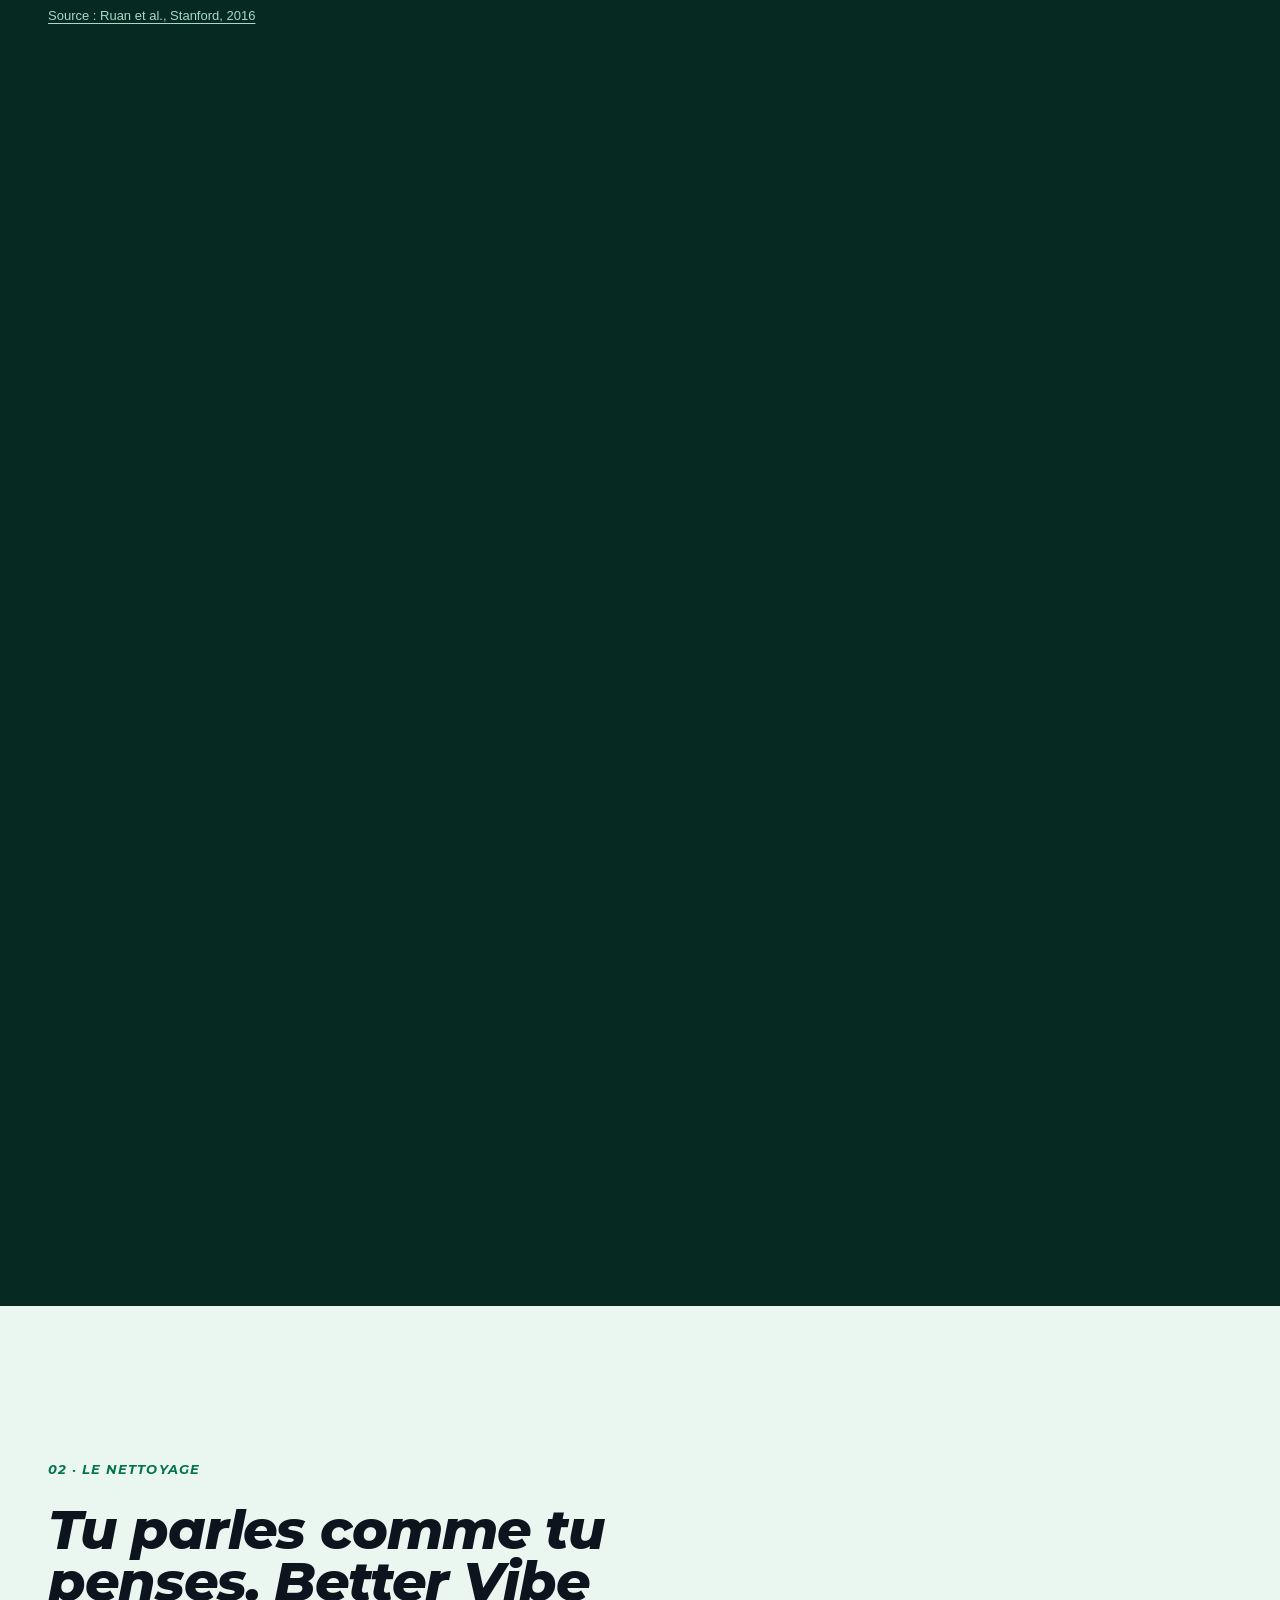
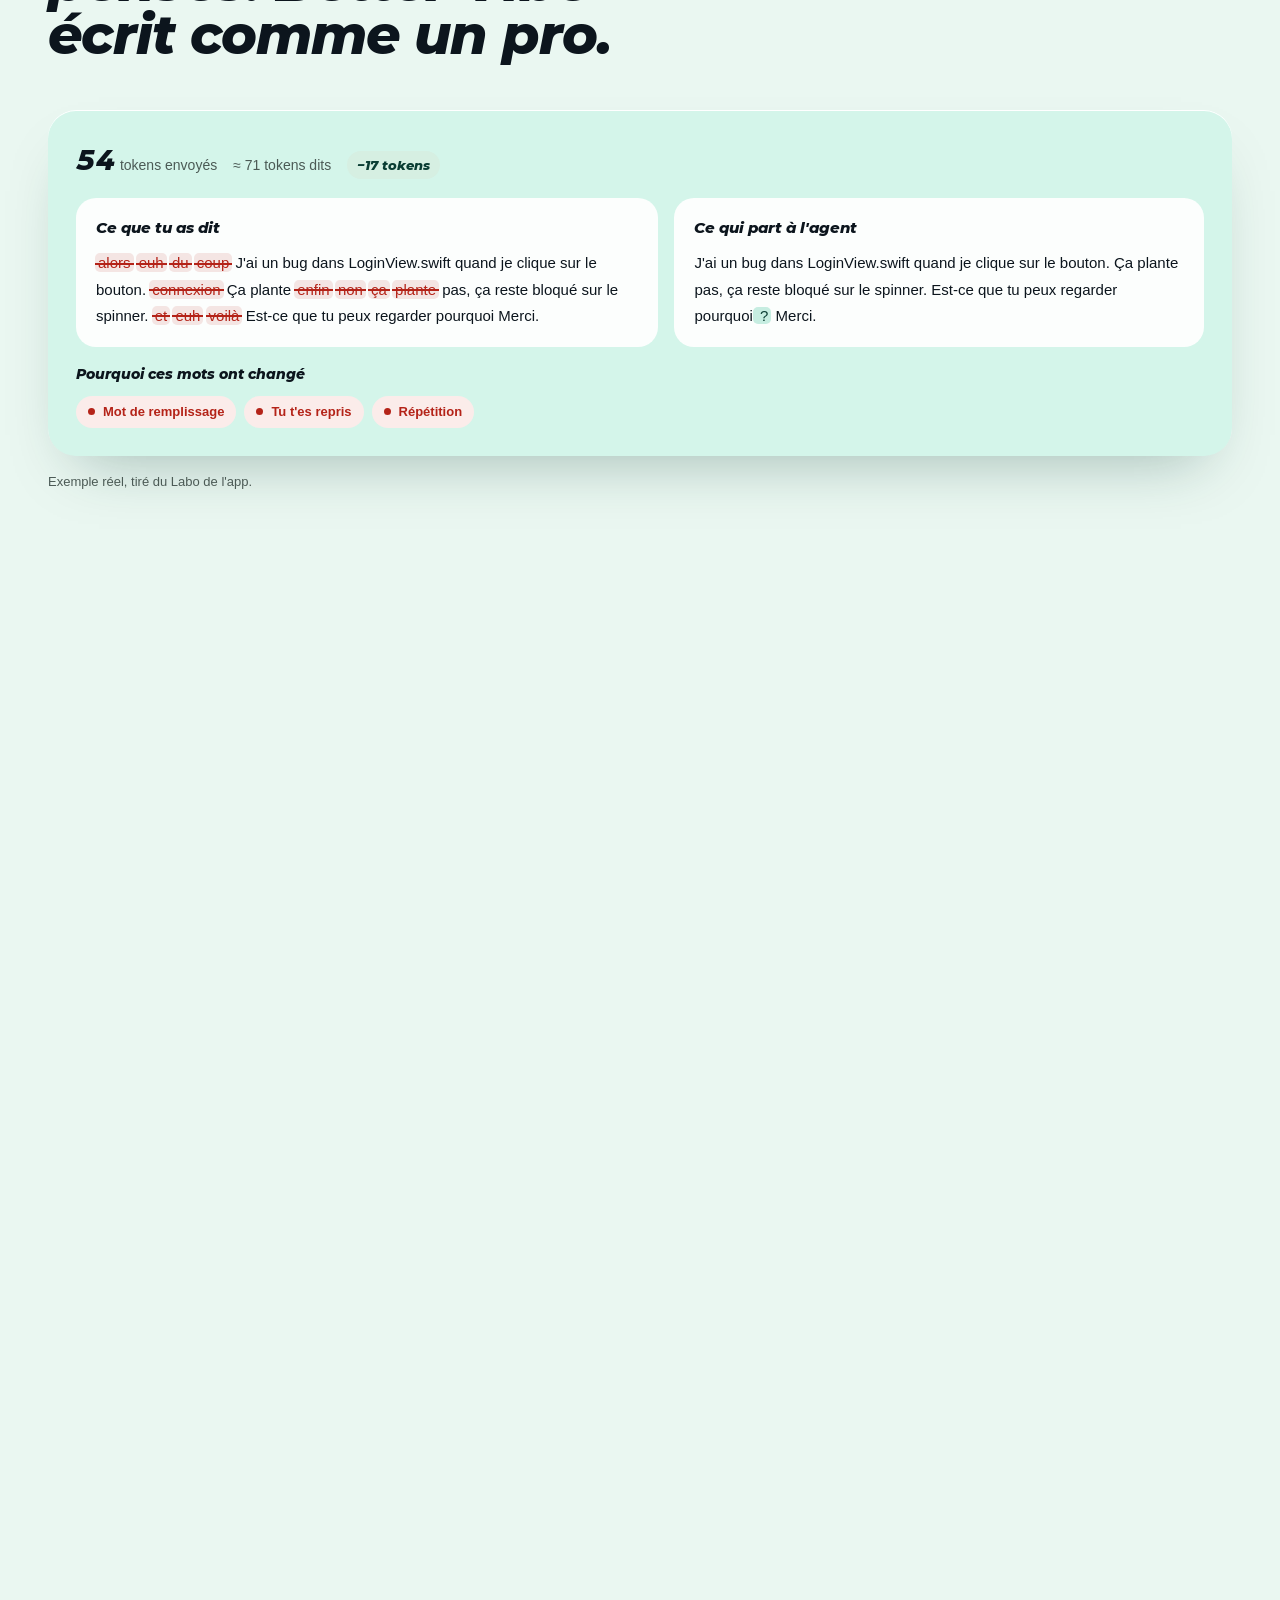
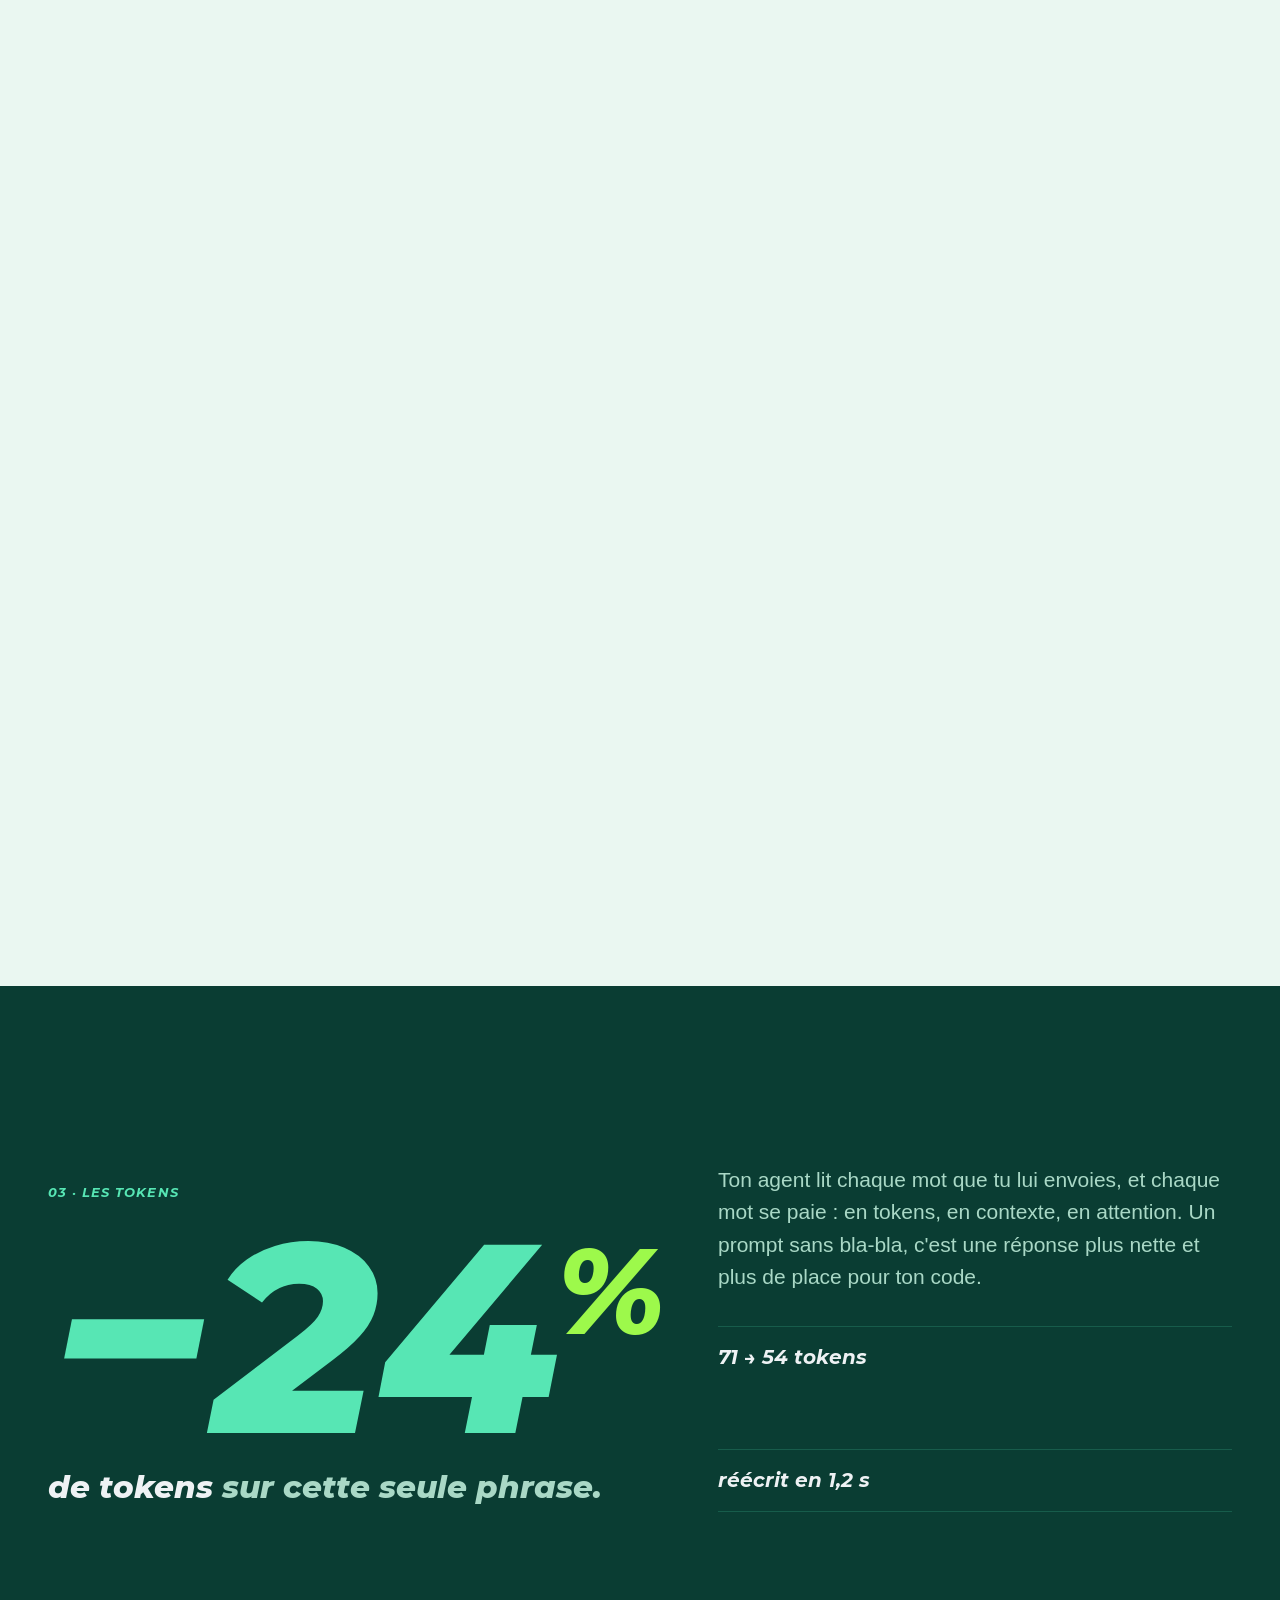
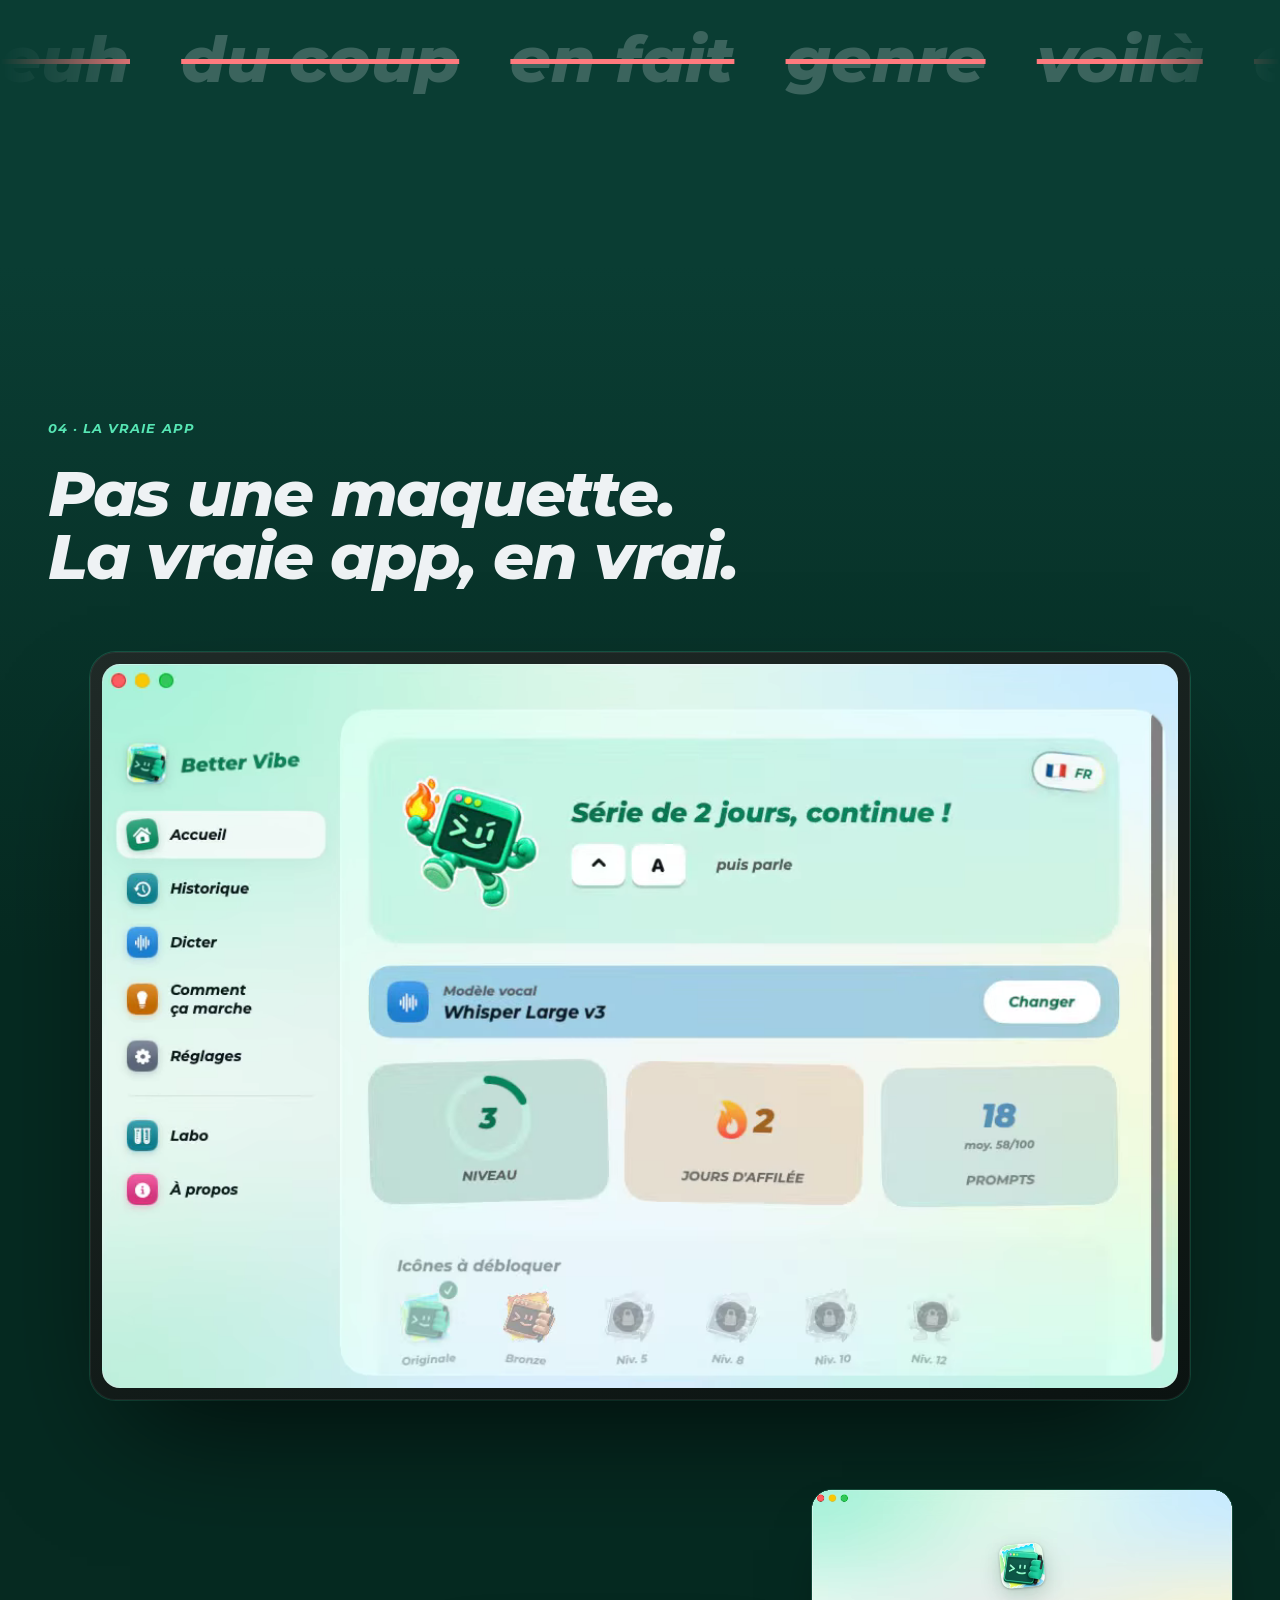
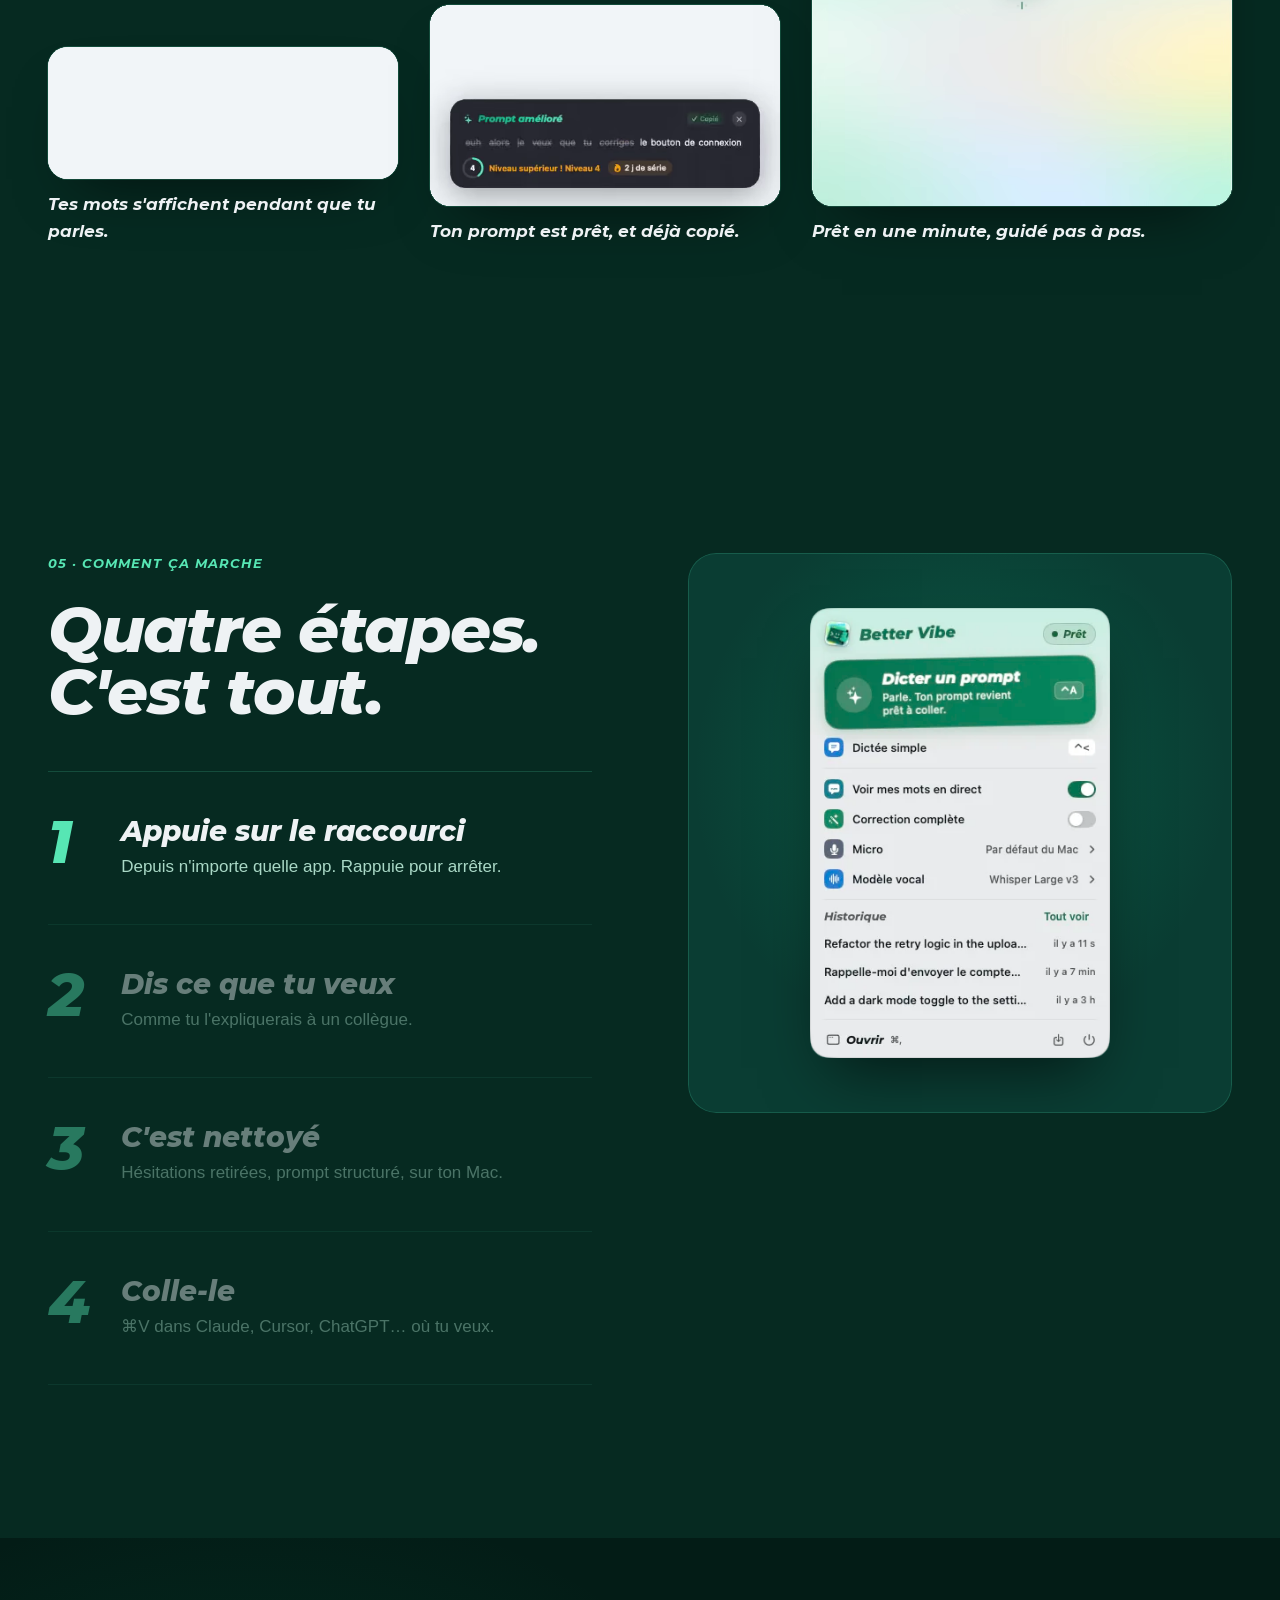
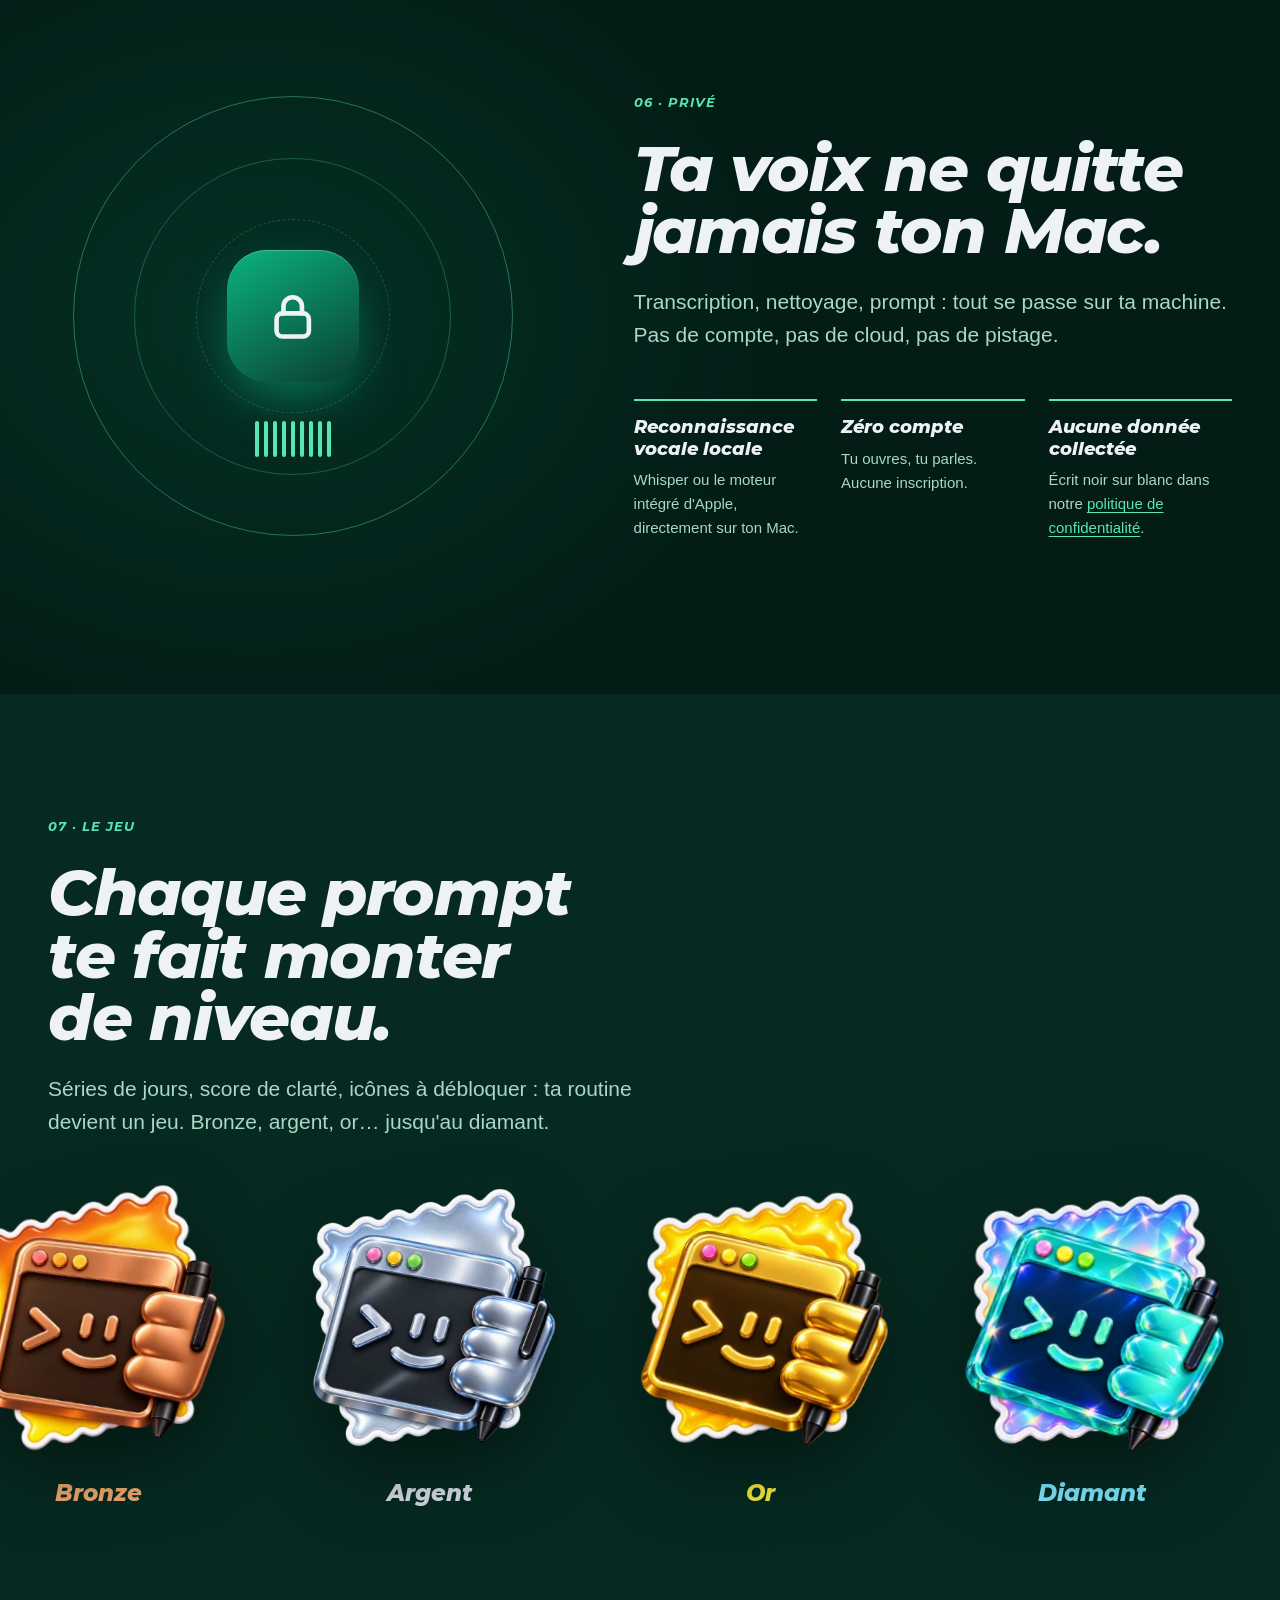
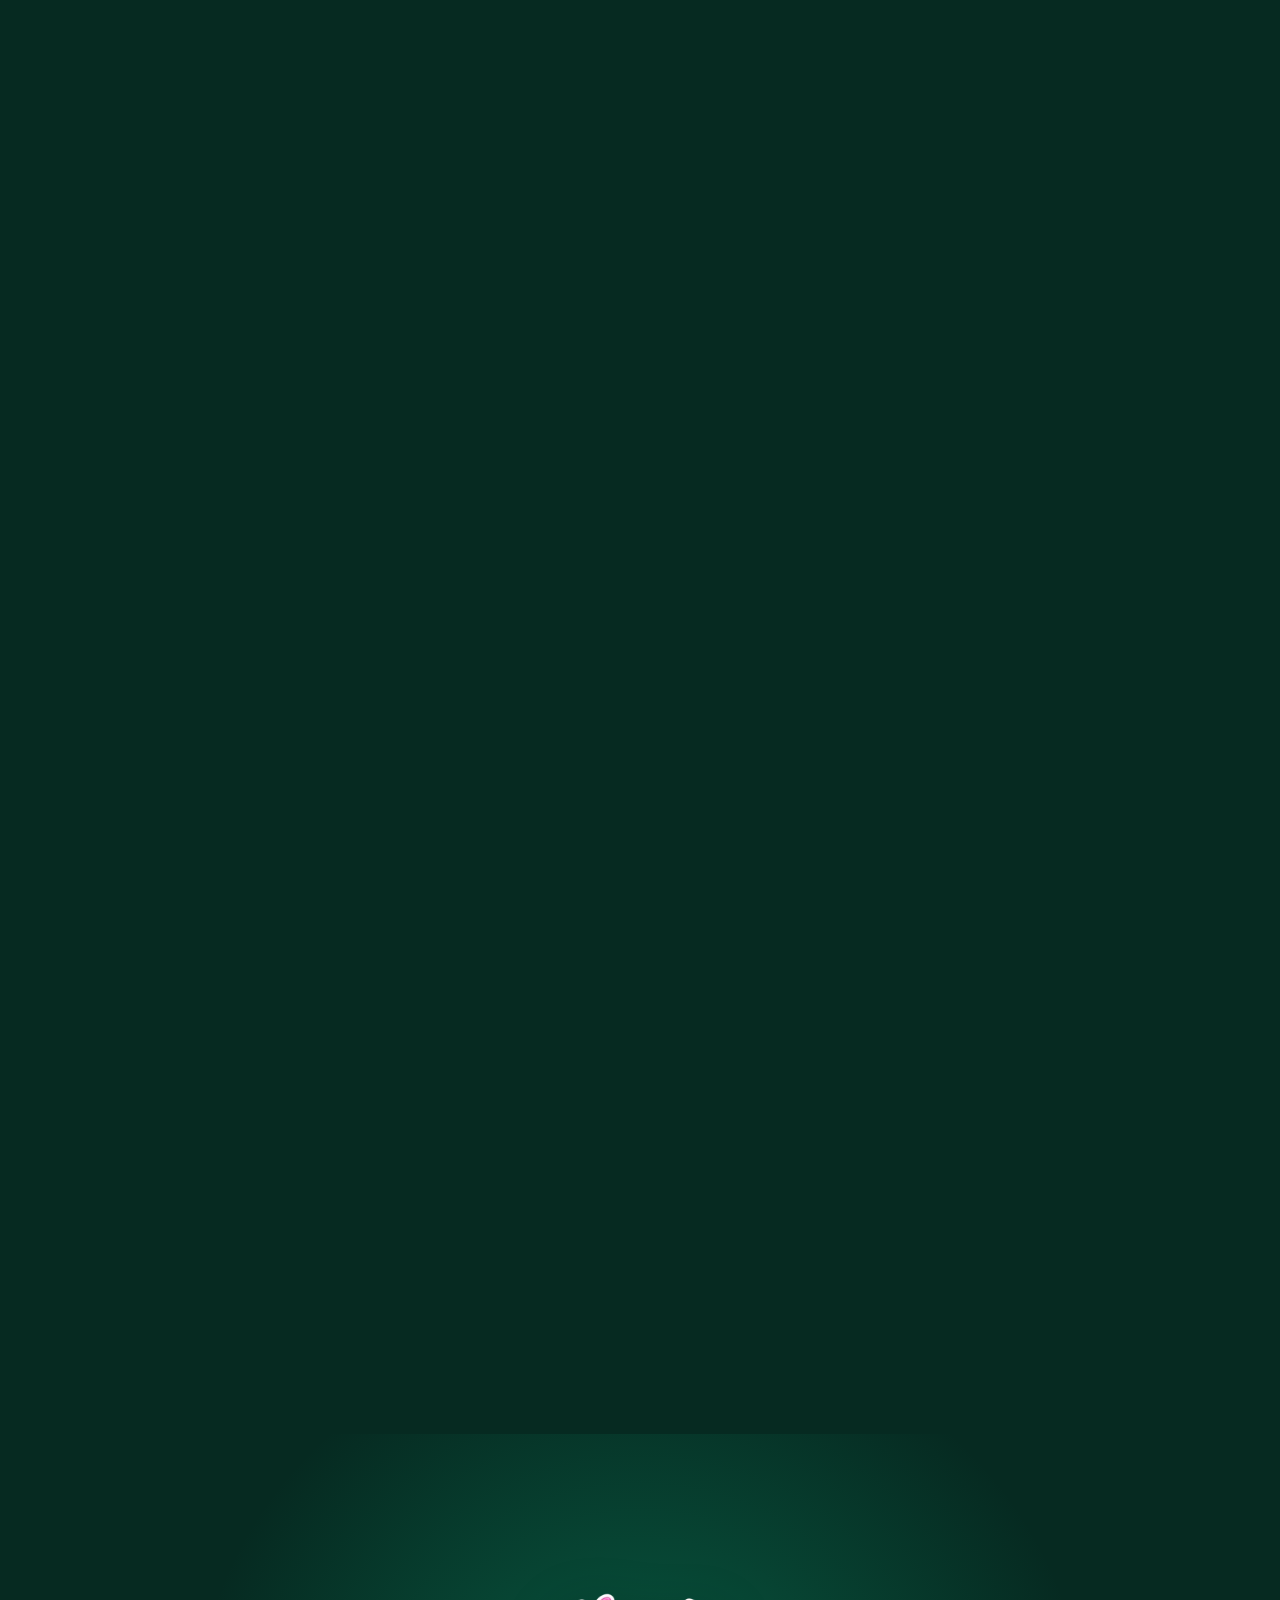
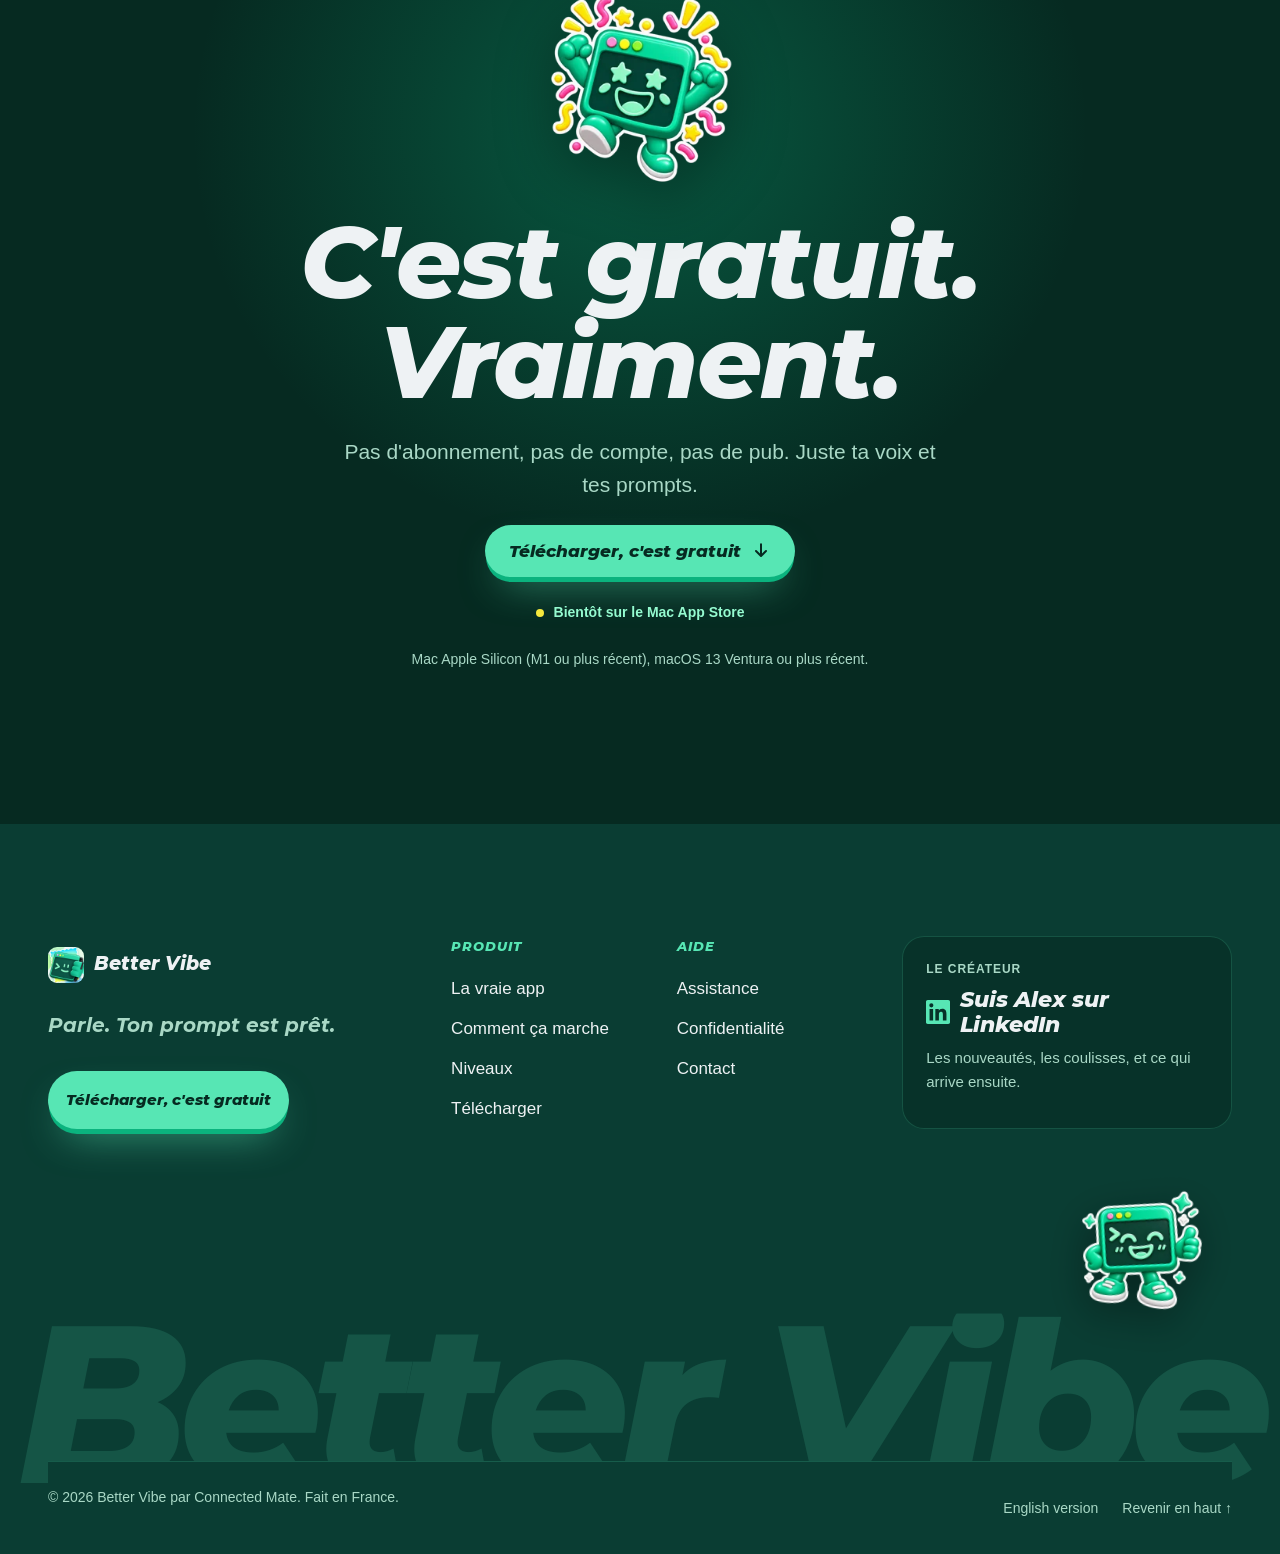
==== commit b873c9c3: "feat: startup-grade landing with scroll story, mascot guide and download gate - New scroll-driven la" ====
--- a/fr/index.html
+++ b/fr/index.html
@@ -2,119 +2,267 @@
 <html lang="fr">
 <head>
 <meta charset="utf-8">
-<meta name="viewport" content="width=device-width, initial-scale=1">
-<title>Better Vibe — Parle. Ton prompt est prêt.</title>
-<meta name="description" content="Better Vibe est une app Mac de barre de menus : un raccourci, tu parles, et un prompt propre pour ton assistant de code arrive dans ton presse-papiers. 100 % sur ton Mac. Sans compte, sans tracking.">
-<meta name="theme-color" content="#f2f8f5" media="(prefers-color-scheme: light)">
-<meta name="theme-color" content="#08201b" media="(prefers-color-scheme: dark)">
-<link rel="canonical" href="https://connected-mate.github.io/better-vibe-site/fr/index.html">
-<link rel="alternate" hreflang="en" href="https://connected-mate.github.io/better-vibe-site/index.html">
-<link rel="alternate" hreflang="fr" href="https://connected-mate.github.io/better-vibe-site/fr/index.html">
-<link rel="alternate" hreflang="x-default" href="https://connected-mate.github.io/better-vibe-site/index.html">
+<meta name="viewport" content="width=device-width, initial-scale=1, viewport-fit=cover">
+<title>Better Vibe — Parle. Ton prompt est prêt. App Mac gratuite</title>
+<meta name="description" content="Better Vibe transforme ta voix en prompts propres pour tes agents IA de code. Parle 3× plus vite que tu ne tapes, envoie moins de tokens. Gratuit, 100 % sur ton Mac.">
+<meta name="theme-color" content="#062a21">
+<meta name="color-scheme" content="dark light">
+<link rel="canonical" href="https://connected-mate.github.io/better-vibe-site/fr/">
+<link rel="alternate" hreflang="en" href="https://connected-mate.github.io/better-vibe-site/">
+<link rel="alternate" hreflang="fr" href="https://connected-mate.github.io/better-vibe-site/fr/">
+<link rel="alternate" hreflang="x-default" href="https://connected-mate.github.io/better-vibe-site/">
 <link rel="icon" type="image/png" sizes="32x32" href="../assets/favicon-32.png">
 <link rel="icon" type="image/png" sizes="64x64" href="../assets/favicon-64.png">
-<link rel="apple-touch-icon" href="../assets/icon-256.png">
+<link rel="apple-touch-icon" href="../assets/brand/apple-touch-icon.png">
 <meta property="og:type" content="website">
 <meta property="og:site_name" content="Better Vibe">
-<meta property="og:title" content="Better Vibe — Parle. Ton prompt est prêt.">
-<meta property="og:description" content="Better Vibe est une app Mac de barre de menus : un raccourci, tu parles, et un prompt propre pour ton assistant de code arrive dans ton presse-papiers. 100 % sur ton Mac. Sans compte, sans tracking.">
-<meta property="og:url" content="https://connected-mate.github.io/better-vibe-site/fr/index.html">
-<meta property="og:image" content="https://connected-mate.github.io/better-vibe-site/assets/icon-512.png">
+<meta property="og:title" content="Better Vibe — Parle. Ton prompt est prêt. App Mac gratuite">
+<meta property="og:description" content="Better Vibe transforme ta voix en prompts propres pour tes agents IA de code. Parle 3× plus vite que tu ne tapes, envoie moins de tokens. Gratuit, 100 % sur ton Mac.">
+<meta property="og:url" content="https://connected-mate.github.io/better-vibe-site/fr/">
+<meta property="og:image" content="https://connected-mate.github.io/better-vibe-site/assets/og-fr.jpg">
+<meta property="og:image:width" content="1200">
+<meta property="og:image:height" content="630">
 <meta property="og:locale" content="fr_FR">
 <meta property="og:locale:alternate" content="en_US">
-<meta name="twitter:card" content="summary">
-<meta name="twitter:title" content="Better Vibe — Parle. Ton prompt est prêt.">
-<meta name="twitter:description" content="Better Vibe est une app Mac de barre de menus : un raccourci, tu parles, et un prompt propre pour ton assistant de code arrive dans ton presse-papiers. 100 % sur ton Mac. Sans compte, sans tracking.">
-<meta name="twitter:image" content="https://connected-mate.github.io/better-vibe-site/assets/icon-512.png">
-<link rel="preload" href="../assets/fonts/Montserrat-ExtraBoldItalic.ttf" as="font" type="font/ttf" crossorigin>
-<link rel="stylesheet" href="../assets/style.css">
+<meta name="twitter:card" content="summary_large_image">
+<meta name="twitter:title" content="Better Vibe — Parle. Ton prompt est prêt. App Mac gratuite">
+<meta name="twitter:description" content="Better Vibe transforme ta voix en prompts propres pour tes agents IA de code. Parle 3× plus vite que tu ne tapes, envoie moins de tokens. Gratuit, 100 % sur ton Mac.">
+<meta name="twitter:image" content="https://connected-mate.github.io/better-vibe-site/assets/og-fr.jpg">
+<script type="application/ld+json">{"@context": "https://schema.org", "@type": "SoftwareApplication", "name": "Better Vibe", "operatingSystem": "macOS 13 or later", "applicationCategory": "DeveloperApplication", "offers": {"@type": "Offer", "price": "0", "priceCurrency": "EUR"}, "description": "Better Vibe transforme ta voix en prompts propres pour tes agents IA de code. Parle 3× plus vite que tu ne tapes, envoie moins de tokens. Gratuit, 100 % sur ton Mac.", "url": "https://connected-mate.github.io/better-vibe-site/fr/", "inLanguage": "fr", "author": {"@type": "Organization", "name": "Connected Mate"}}</script>
+<link rel="preload" href="../assets/fonts/montserrat-extrabold-italic.woff2" as="font" type="font/woff2" crossorigin>
+<link rel="preload" href="../assets/brand/icon-640.webp" as="image" type="image/webp">
+<link rel="stylesheet" href="../assets/home.css">
+<script>document.documentElement.classList.add("js");try{if(matchMedia("(prefers-reduced-motion: reduce)").matches||/[?&]calm/.test(location.search))document.documentElement.classList.add("rm")}catch(e){}</script>
+<script src="../assets/home.js" defer></script>
 </head>
 <body>
 <a class="skip" href="#main">Aller au contenu</a>
-<header class="wrap site-head">
-  <a class="brand" href="./" aria-label="Better Vibe, Accueil"><img src="../assets/icon-128.png" alt="" width="40" height="40">Better Vibe</a>
-  <nav class="nav" aria-label="Main">
-    <a href="./" aria-current="page">Accueil</a>
-    <a href="support.html">Assistance</a>
-    <a href="privacy.html">Confidentialité</a>
-    <a class="lang" href="../" hreflang="en" lang="en" aria-label="English">English</a>
-  </nav>
+
+<div class="progress" aria-hidden="true"><span></span></div>
+<header class="top">
+  <a class="brand" href="./" aria-label="Better Vibe">
+    <img src="../assets/brand/icon-384.webp" alt="" width="36" height="36"><span>Better Vibe</span>
+  </a>
+  <nav class="top-nav" aria-label="Principale"><a href="#produit">La vraie app</a><a href="#comment">Comment ça marche</a><a href="#prive">Confidentialité</a></nav>
+  <div class="top-actions">
+    <a class="lang" href="../" hreflang="en" aria-label="English version">EN</a>
+    <a class="btn btn-sm" href="#telecharger" data-download><span>Télécharger</span><svg viewBox="0 0 24 24" aria-hidden="true" fill="none" stroke="currentColor" stroke-width="2.4" stroke-linecap="round" stroke-linejoin="round"><path d="M12 4v13M6 12l6 6 6-6"/></svg></a>
+  </div>
 </header>
+
 <main id="main">
-<div class="wrap hero">
-  <div>
-    <p class="eyebrow">Dictée vers prompt, 100 % hors ligne</p>
-    <h1>Parle. Ton prompt est prêt.</h1>
-    <p class="lede">Appuie sur un raccourci et dis ce que tu veux, avec tes « euh ». Better Vibe en fait un prompt propre pour ton assistant de code, avec ton presse-papiers joint comme contexte. Ta voix ne quitte jamais ton Mac.</p>
-    <div class="cta-row">
-      <a class="btn" href="https://apps.apple.com/us/search?term=Better%20Vibe"><svg viewBox="0 0 24 24" aria-hidden="true" fill="currentColor"><path d="M16.37 1.43c0 1.14-.46 2.22-1.2 3-.78.84-2.06 1.5-3.1 1.41-.13-1.1.4-2.25 1.14-3 .83-.87 2.2-1.5 3.16-1.41zM20.5 17.1c-.55 1.27-.81 1.83-1.52 2.95-.99 1.56-2.39 3.5-4.12 3.51-1.54.02-1.94-1-4.03-.99-2.09.01-2.53 1.01-4.07.99-1.73-.02-3.05-1.77-4.04-3.33C-.2 15.94-.49 10.8 1.23 8.14c1.22-1.89 3.15-2.99 4.96-2.99 1.84 0 3 1.01 4.52 1.01 1.48 0 2.38-1.01 4.51-1.01 1.61 0 3.32.88 4.54 2.4-3.99 2.19-3.34 7.88.74 9.55z"/></svg><span>Télécharger sur le Mac App Store</span></a>
-      <p class="fine">Pour Mac Apple Silicon, macOS 13 ou plus récent.</p>
-    </div>
-  </div>
-  <div class="mock" role="img" aria-label="« euh donc la logique de retry est dupliquée à trois endroits, mets-la dans une fonction, non attends, un acteur. » → ## Tâche
-Refactorer la logique de retry dans un seul acteur. Elle est actuellement dupliquée à trois endroits.
-
-## Contexte
-```swift
-// ton code copié, balisé
-```">
-    <div class="mock-bar" aria-hidden="true"><i></i><i></i><i></i><span>Better Vibe — résultat</span></div>
-    <div class="mock-body" aria-hidden="true">
-      <div><p class="mock-label">Ce que tu as dit</p><p class="mock-said">« euh donc la logique de retry est dupliquée à trois endroits, mets-la dans une fonction, non attends, un acteur. »</p></div>
-      <div><p class="mock-label">Ce qui arrive dans ton presse-papiers</p><div class="mock-out"><b>## Tâche</b>
-Refactorer la logique de retry dans un seul acteur. Elle est actuellement dupliquée à trois endroits.
-
-<b>## Contexte</b>
-```swift
-// ton code copié, balisé
-```</div></div>
-      <div class="levels"><span class="">Brut</span><span class="">Nettoyé</span><span class="on">Structuré</span><span class="">Retouche IA</span></div>
-    </div>
-  </div>
-</div>
-<div class="wrap video-slot" id="promo" hidden>
-  <video controls preload="metadata" playsinline poster="../assets/promo-fr-poster.jpg" aria-label="Better Vibe en 30 secondes">
-    <source src="../assets/promo-fr.mp4" type="video/mp4">
-  </video>
-</div>
-<script>
-(function(){var s=document.getElementById("promo"),v=s&&s.querySelector("video");
-if(!v)return;v.addEventListener("loadedmetadata",function(){s.hidden=false});
-v.addEventListener("error",function(){s.hidden=true},true);v.load();})();
-</script>
-<section class="wrap" id="how" aria-labelledby="how-h">
-  <div class="sec-head"><p class="eyebrow">Comment ça marche</p><h2 id="how-h">Quatre étapes. Zéro frappe.</h2></div>
-  <ol class="steps"><li><h3>Copie ce sur quoi tu travailles</h3><p>Le code, l'erreur ou le lien. <kbd>⌘C</kbd>, comme d'habitude.</p></li><li><h3>Appuie sur le raccourci et parle</h3><p><kbd>⌘⇧D</kbd> par défaut. Dis-le comme à un collègue. Les hésitations ne gênent pas.</p></li><li><h3>Appuie à nouveau</h3><p>Better Vibe transcrit en local, retire les tics de langage, résout tes corrections orales et joint ton presse-papiers comme contexte bien formaté.</p></li><li><h3>Colle où tu veux</h3><p><kbd>⌘V</kbd> dans n'importe quel chat, IDE ou terminal. Ça marche avec tout assistant IA qui a un champ de texte.</p></li></ol>
-</section>
-<section class="band" id="privacy-first" aria-labelledby="priv-h">
+
+<section class="hero" data-guide="hero" aria-labelledby="hero-h">
+  <div class="hero-glow" aria-hidden="true"></div>
+  <div class="hero-copy">
+    <p class="kicker hero-in" style="--i:0">App Mac gratuite, pour les vibe coders</p>
+    <h1 id="hero-h" class="display"><span class="line"><span class="line-in" style="--i:0">Parle.</span></span><span class="line"><span class="line-in" style="--i:1">Ton prompt</span></span><span class="line"><span class="line-in" style="--i:2">est prêt.</span></span></h1>
+    <p class="lede hero-in" style="--i:3">Tu dictes ton idée avec tes « euh » et tes « non, attends ». Better Vibe la nettoie et en fait un prompt clair pour ton agent IA. Plus vite qu&#x27;au clavier, et avec moins de tokens.</p>
+    <div class="cta-row hero-in" style="--i:4">
+      <a class="btn btn-primary" href="#telecharger" data-download><span>Télécharger, c&#x27;est gratuit</span><svg viewBox="0 0 24 24" aria-hidden="true" fill="none" stroke="currentColor" stroke-width="2.4" stroke-linecap="round" stroke-linejoin="round"><path d="M12 4v13M6 12l6 6 6-6"/></svg></a>
+      <a class="btn btn-ghost" href="#produit">Voir la vraie app</a>
+    </div>
+    <ul class="hero-meta hero-in" style="--i:5"><li>macOS 13 ou plus</li><li>Mac Apple Silicon</li><li>100 % sur ton Mac</li></ul>
+    <p class="soon"><span class="soon-dot" aria-hidden="true"></span>Bientôt sur le Mac App Store</p>
+  </div>
+  <div class="hero-stage" role="img" aria-label="Animation : une phrase dictée apparaît mot à mot, puis devient un prompt propre, copié.">
+    <div class="stage-icon" aria-hidden="true">
+      <img src="../assets/brand/icon-640.webp" width="640" height="640" alt="" fetchpriority="high">
+    </div>
+    <div class="stage-ui" aria-hidden="true">
+      <div class="pill-text"><p><span>alors </span><span>je </span><span>voudrais </span><span>qu&#x27;on </span><span>reprenne </span><span>la </span><span>page </span><span>d&#x27;accueil </span><span>de </span><span>l&#x27;application </span><span>parce </span><span>que </span><span>aujourd&#x27;hui </span><span>quand </span><span>on </span><span>arrive </span><span>dessus </span><span>on </span><span>comprend </span><span>pas </span><span>tout </span><span>de </span><span>suite </span></p></div>
+      <div class="pill"><i></i><span>Écoute</span><b>.</b><b>.</b></div>
+      <div class="result">
+        <div class="result-top"><span class="result-title"><svg viewBox="0 0 24 24" aria-hidden="true" fill="currentColor"><path d="M12 2l1.9 6.1L20 10l-6.1 1.9L12 18l-1.9-6.1L4 10l6.1-1.9zM19 15l.9 2.1L22 18l-2.1.9L19 21l-.9-2.1L16 18l2.1-.9z"/></svg>Prompt amélioré</span><span class="result-copied"><svg viewBox="0 0 24 24" aria-hidden="true" fill="none" stroke="currentColor" stroke-width="3" stroke-linecap="round" stroke-linejoin="round"><path d="M5 12.5l4.5 4.5L19 7"/></svg>Copié</span></div>
+        <p>Reprends la page d&#x27;accueil : à l&#x27;arrivée, on ne comprend pas tout de suite ce que fait l&#x27;app.</p>
+      </div>
+    </div>
+  </div>
+  <a class="scroll-cue" href="#vitesse"><span>Scrolle</span><i aria-hidden="true"></i></a>
+</section>
+
+<section id="vitesse" class="ch ch-speed pin" data-scrub="speed" data-guide="c1" aria-labelledby="c1-h">
+  <div class="sticky">
+    <div class="wrap">
+      <p class="kicker">01 · La vitesse</p>
+      <h2 id="c1-h" class="display-2">Ta voix va trois fois plus vite que tes doigts.</h2>
+      <p class="sub">Parler est environ trois fois plus rapide que taper. Pendant que tu cherches la bonne touche, ton idée est déjà dite.</p>
+      <div class="race" aria-hidden="true">
+        <div class="lane lane-kb"><span class="lane-l">Au clavier</span><div class="lane-track"><p class="lane-text"><span>Ajoute un mode sombre à la page des réglages et garde le choix après un redémarrage.</span></p><i class="caret"></i></div></div>
+        <div class="lane lane-voice"><span class="lane-l">À la voix</span><div class="lane-track"><p class="lane-text"><span>Ajoute un mode sombre à la page des réglages et garde le choix après un redémarrage.</span></p><i class="caret"></i></div><span class="x3">×3</span></div>
+      </div>
+      <p class="src"><a href="https://arxiv.org/abs/1608.07323" rel="noopener" target="_blank">Source : Ruan et al., Stanford, 2016<span class="vh"> (nouvel onglet)</span></a></p>
+    </div>
+  </div>
+</section>
+
+<section id="nettoyage" class="ch ch-clean pin" data-scrub="clean" data-guide="c2" aria-labelledby="c2-h">
+  <div class="sticky">
+    <div class="wrap">
+      <p class="kicker">02 · Le nettoyage</p>
+      <h2 id="c2-h" class="display-2">Tu parles comme tu penses. Better Vibe écrit comme un pro.</h2>
+      <div class="lab">
+        <div class="lab-meter"><span><b class="tok-in" data-from="71" data-to="54">54</b> tokens envoyés</span><span class="tok-was">≈ 71 tokens dits</span><span class="tok-delta">−17 tokens</span></div>
+        <div class="lab-cols">
+          <div class="lab-said"><h3>Ce que tu as dit</h3><p><span class="w x" data-k="f" data-n="0"><s>alors</s></span> <span class="w x" data-k="f" data-n="1"><s>euh</s></span> <span class="w x" data-k="f" data-n="2"><s>du</s></span> <span class="w x" data-k="f" data-n="3"><s>coup</s></span> <span class="w">J&#x27;ai</span> <span class="w">un</span> <span class="w">bug</span> <span class="w">dans</span> <span class="w">LoginView.swift</span> <span class="w">quand</span> <span class="w">je</span> <span class="w">clique</span> <span class="w">sur</span> <span class="w">le</span> <span class="w">bouton.</span> <span class="w x" data-k="c" data-n="4"><s>connexion</s></span> <span class="w">Ça</span> <span class="w">plante</span> <span class="w x" data-k="c" data-n="5"><s>enfin</s></span> <span class="w x" data-k="c" data-n="6"><s>non</s></span> <span class="w x" data-k="r" data-n="7"><s>ça</s></span> <span class="w x" data-k="r" data-n="8"><s>plante</s></span> <span class="w">pas,</span> <span class="w">ça</span> <span class="w">reste</span> <span class="w">bloqué</span> <span class="w">sur</span> <span class="w">le</span> <span class="w">spinner.</span> <span class="w x" data-k="f" data-n="9"><s>et</s></span> <span class="w x" data-k="f" data-n="10"><s>euh</s></span> <span class="w x" data-k="f" data-n="11"><s>voilà</s></span> <span class="w">Est-ce</span> <span class="w">que</span> <span class="w">tu</span> <span class="w">peux</span> <span class="w">regarder</span> <span class="w">pourquoi</span> <span class="w">Merci.</span></p></div>
+          <div class="lab-sent"><h3>Ce qui part à l&#x27;agent</h3><p>J'ai un bug dans LoginView.swift quand je clique sur le bouton. Ça plante pas, ça reste bloqué sur le spinner. Est-ce que tu peux regarder pourquoi<mark>&nbsp;?</mark> Merci.</p></div>
+        </div>
+        <div class="lab-why"><h3>Pourquoi ces mots ont changé</h3><ul><li data-k="f"><span class="dot" aria-hidden="true"></span>Mot de remplissage</li><li data-k="c"><span class="dot" aria-hidden="true"></span>Tu t&#x27;es repris</li><li data-k="r"><span class="dot" aria-hidden="true"></span>Répétition</li></ul></div>
+      </div>
+      <p class="note">Exemple réel, tiré du Labo de l&#x27;app.</p>
+    </div>
+  </div>
+</section>
+
+<section id="tokens" class="ch ch-tokens" data-guide="c3" aria-labelledby="c3-h">
+  <div class="wrap tokens-grid">
+    <div>
+      <p class="kicker">03 · Les tokens</p>
+      <h2 id="c3-h" class="big-num"><span class="num" data-count="24">−24</span><span class="pct">%</span><span class="vh"> de tokens sur cette seule phrase.</span></h2>
+      <p class="big-sub" aria-hidden="true">de tokens <em>sur cette seule phrase.</em></p>
+    </div>
+    <div>
+      <p class="sub">Ton agent lit chaque mot que tu lui envoies, et chaque mot se paie : en tokens, en contexte, en attention. Un prompt sans bla-bla, c&#x27;est une réponse plus nette et plus de place pour ton code.</p>
+      <ul class="facts"><li data-reveal style="--d:0">71 → 54 tokens</li><li data-reveal style="--d:1">12 mots parasites retirés</li><li data-reveal style="--d:2">réécrit en 1,2 s</li></ul>
+    </div>
+  </div>
+  <div class="ticker" aria-hidden="true"><div class="ticker-in"><span>euh</span><span>du coup</span><span>en fait</span><span>genre</span><span>voilà</span><span>enfin bref</span><span>non attends</span><span>euh</span><span>du coup</span><span>en fait</span><span>genre</span><span>voilà</span><span>enfin bref</span><span>non attends</span></div></div>
+</section>
+
+<section id="produit" class="ch ch-product" data-guide="c4" aria-labelledby="c4-h">
   <div class="wrap">
-    <p class="eyebrow">Privé par architecture</p>
-    <h2 id="priv-h">Ta voix reste sur ton Mac.</h2>
-    <p style="margin-top:var(--s4)">Transcription, nettoyage et assemblage du prompt tournent sur ton Mac. Pas de compte, pas d'analytique, pas de tracking.</p>
-    <div class="proof"><div><h3>Whisper en local</h3><p>La reconnaissance vocale tourne sur ton Mac, accélérée par Metal. L'audio n'est jamais transmis.</p></div><div><h3>Un seul téléchargement, optionnel</h3><p>Le seul usage réseau : récupérer les modèles Whisper sur Hugging Face, quand tu le demandes.</p></div><div><h3>Aucune donnée collectée</h3><p>L'étiquette App Store indique « Aucune donnée collectée ». Lis la <a href="privacy.html">politique de confidentialité</a>.</p></div></div>
-  </div>
-</section>
-<section class="wrap" id="features" aria-labelledby="feat-h">
-  <div class="sec-head"><p class="eyebrow">Fonctionnalités</p><h2 id="feat-h">Pensé pour ta façon de parler</h2></div>
-  <dl class="features"><div><dt>Quatre niveaux d'amélioration</dt><dd>Brut, Nettoyé, Structuré ou Retouche IA. Passe de l'un à l'autre avec les flèches, directement sur la fenêtre de résultat.</dd></div><div><dt>Retouche IA, sur ton Mac</dt><dd>Sur les Mac avec Apple Intelligence (macOS 26 et plus), le modèle local d'Apple reformule ta dictée en instruction précise. Optionnel, avec repli automatique sur le nettoyage local.</dd></div><div><dt>Un contexte qui se formate tout seul</dt><dd>Swift, TypeScript, Python, JSON, URL, logs d'erreur, chemins de fichiers : chacun est détecté et balisé correctement. Épingle d'autres extraits quand un seul presse-papiers ne suffit pas.</dd></div><div><dt>Templates de prompt</dt><dd>Corriger un bug, construire une fonctionnalité, refactorer, revue de code, expliquer, message de commit, ou format libre. Sortie en Markdown ou XML.</dd></div><div><dt>Toujours une vraie app de dictée</dt><dd>Dictée vers le presse-papiers, 17 langues avec détection auto, commandes vocales de ponctuation, dictionnaire personnalisé et filtre de grossièretés optionnel.</dd></div><div><dt>Conçu pour Apple Silicon</dt><dd>Modèles Whisper du Tiny (rapide) au Large v3 (le plus précis). Better Vibe en recommande un selon ta puce, ta mémoire et ta vitesse mesurée.</dd></div></dl>
-</section>
-<section class="alt" id="requirements" aria-labelledby="req-h">
-  <div class="wrap">
-    <div class="sec-head"><p class="eyebrow">Prérequis</p><h2 id="req-h">Ce qu'il te faut</h2></div>
-    <ul class="reqs"><li>Un Mac Apple Silicon (M1 ou plus récent)</li><li>macOS 13 Ventura ou plus récent</li><li>L'accès au microphone, la seule autorisation demandée</li><li>macOS 26 avec Apple Intelligence pour le niveau optionnel Retouche IA</li></ul>
-    <div class="cta-row" style="margin-top:var(--s7)"><a class="btn" href="https://apps.apple.com/us/search?term=Better%20Vibe"><svg viewBox="0 0 24 24" aria-hidden="true" fill="currentColor"><path d="M16.37 1.43c0 1.14-.46 2.22-1.2 3-.78.84-2.06 1.5-3.1 1.41-.13-1.1.4-2.25 1.14-3 .83-.87 2.2-1.5 3.16-1.41zM20.5 17.1c-.55 1.27-.81 1.83-1.52 2.95-.99 1.56-2.39 3.5-4.12 3.51-1.54.02-1.94-1-4.03-.99-2.09.01-2.53 1.01-4.07.99-1.73-.02-3.05-1.77-4.04-3.33C-.2 15.94-.49 10.8 1.23 8.14c1.22-1.89 3.15-2.99 4.96-2.99 1.84 0 3 1.01 4.52 1.01 1.48 0 2.38-1.01 4.51-1.01 1.61 0 3.32.88 4.54 2.4-3.99 2.19-3.34 7.88.74 9.55z"/></svg><span>Télécharger sur le Mac App Store</span></a></div>
-  </div>
-</section>
+    <p class="kicker">04 · La vraie app</p>
+    <h2 id="c4-h" class="display-2">Pas une maquette. La vraie app, en vrai.</h2>
+  </div>
+  <div class="tour" data-scrub="tour" data-mode="view">
+    <div class="mac">
+      <div class="mac-screen"><video class="vid " width="1040" height="700" muted loop playsinline preload="metadata" poster="../assets/media/app-tour-fr-light-poster.webp" aria-label="Visite de l&#x27;app Better Vibe : accueil, dictée, comment ça marche, labo." data-auto><source src="../assets/media/app-tour-fr-light.webm" type="video/webm"><source src="../assets/media/app-tour-fr-light.mp4" type="video/mp4"></video></div>
+    </div>
+  </div>
+  <div class="wrap clips"><figure class="clip" data-reveal style="--d:0"><div class="clip-frame"><video class="vid " width="524" height="198" muted loop playsinline preload="none" poster="../assets/media/live-text-fr-light-poster.webp" aria-label="Tes mots s&#x27;affichent pendant que tu parles." data-auto><source src="../assets/media/live-text-fr-light.webm" type="video/webm"><source src="../assets/media/live-text-fr-light.mp4" type="video/mp4"></video></div><figcaption>Tes mots s&#x27;affichent pendant que tu parles.</figcaption></figure><figure class="clip" data-reveal style="--d:1"><div class="clip-frame"><video class="vid " width="520" height="300" muted loop playsinline preload="none" poster="../assets/media/reveal-clean-fr-poster.webp" aria-label="Ton prompt est prêt, et déjà copié." data-auto><source src="../assets/media/reveal-clean-fr.webm" type="video/webm"><source src="../assets/media/reveal-clean-fr.mp4" type="video/mp4"></video></div><figcaption>Ton prompt est prêt, et déjà copié.</figcaption></figure><figure class="clip" data-reveal style="--d:2"><div class="clip-frame"><video class="vid " width="822" height="620" muted loop playsinline preload="none" poster="../assets/media/onboarding-fr-light-poster.webp" aria-label="Prêt en une minute, guidé pas à pas." data-auto><source src="../assets/media/onboarding-fr-light.webm" type="video/webm"><source src="../assets/media/onboarding-fr-light.mp4" type="video/mp4"></video></div><figcaption>Prêt en une minute, guidé pas à pas.</figcaption></figure></div>
+</section>
+
+<section id="comment" class="ch ch-how" data-guide="c5" aria-labelledby="c5-h">
+  <div class="wrap how-grid">
+    <div class="how-copy">
+      <p class="kicker">05 · Comment ça marche</p>
+      <h2 id="c5-h" class="display-2">Quatre étapes. C&#x27;est tout.</h2>
+      <ol class="steps"><li class="step" data-step="0"><span class="step-n" aria-hidden="true">1</span><div><h3>Appuie sur le raccourci</h3><p>Depuis n&#x27;importe quelle app. Rappuie pour arrêter.</p></div></li><li class="step" data-step="1"><span class="step-n" aria-hidden="true">2</span><div><h3>Dis ce que tu veux</h3><p>Comme tu l&#x27;expliquerais à un collègue.</p></div></li><li class="step" data-step="2"><span class="step-n" aria-hidden="true">3</span><div><h3>C&#x27;est nettoyé</h3><p>Hésitations retirées, prompt structuré, sur ton Mac.</p></div></li><li class="step" data-step="3"><span class="step-n" aria-hidden="true">4</span><div><h3>Colle-le</h3><p>⌘V dans Claude, Cursor, ChatGPT… où tu veux.</p></div></li></ol>
+    </div>
+    <div class="how-stage" aria-hidden="true">
+      <div class="how-view" data-view="0"><img src="../assets/media/still-menubar-panel-fr-light.webp" width="340" height="510" alt="" loading="lazy" decoding="async"></div>
+      <div class="how-view" data-view="1"><div class="clip-frame"><video class="vid " width="524" height="198" muted loop playsinline preload="none" poster="../assets/media/live-text-fr-light-poster.webp" aria-label="Tes mots s&#x27;affichent pendant que tu parles." data-auto><source src="../assets/media/live-text-fr-light.webm" type="video/webm"><source src="../assets/media/live-text-fr-light.mp4" type="video/mp4"></video></div></div>
+      <div class="how-view" data-view="2"><div class="clip-frame"><video class="vid " width="520" height="300" muted loop playsinline preload="none" poster="../assets/media/reveal-clean-fr-poster.webp" aria-label="Ton prompt est prêt, et déjà copié." data-auto><source src="../assets/media/reveal-clean-fr.webm" type="video/webm"><source src="../assets/media/reveal-clean-fr.mp4" type="video/mp4"></video></div></div>
+      <div class="how-view" data-view="3">
+        <div class="paste">
+          <div class="paste-bar"><i></i><i></i><i></i><span>Ton agent</span></div>
+          <div class="paste-body"><p class="paste-text">J'ai un bug dans LoginView.swift quand je clique sur le bouton. Ça plante pas, ça reste bloqué sur le spinner. Est-ce que tu peux regarder pourquoi<mark>&nbsp;?</mark> Merci.</p></div>
+          <div class="paste-keys"><kbd>⌘</kbd><kbd>V</kbd></div>
+        </div>
+      </div>
+    </div>
+  </div>
+</section>
+
+<section id="prive" class="ch ch-private" data-guide="c6" aria-labelledby="c6-h">
+  <div class="wrap private-grid">
+    <div class="vault" aria-hidden="true">
+      <div class="vault-ring r1"></div><div class="vault-ring r2"></div><div class="vault-ring r3"></div>
+      <div class="vault-core"><svg viewBox="0 0 24 24" fill="none" stroke="currentColor" stroke-width="2" stroke-linecap="round" stroke-linejoin="round"><rect x="5" y="11" width="14" height="10" rx="2.5"/><path d="M8 11V8a4 4 0 0 1 8 0v3"/></svg></div>
+      <div class="vault-wave"><i style="--i:0"></i><i style="--i:1"></i><i style="--i:2"></i><i style="--i:3"></i><i style="--i:4"></i><i style="--i:5"></i><i style="--i:6"></i><i style="--i:7"></i><i style="--i:8"></i></div>
+    </div>
+    <div>
+      <p class="kicker">06 · Privé</p>
+      <h2 id="c6-h" class="display-2">Ta voix ne quitte jamais ton Mac.</h2>
+      <p class="sub">Transcription, nettoyage, prompt : tout se passe sur ta machine. Pas de compte, pas de cloud, pas de pistage.</p>
+      <ul class="proof"><li data-reveal style="--d:0"><h3>Reconnaissance vocale locale</h3><p>Whisper ou le moteur intégré d'Apple, directement sur ton Mac.</p></li><li data-reveal style="--d:1"><h3>Zéro compte</h3><p>Tu ouvres, tu parles. Aucune inscription.</p></li><li data-reveal style="--d:2"><h3>Aucune donnée collectée</h3><p>Écrit noir sur blanc dans notre <a href="privacy.html">politique de confidentialité</a>.</p></li></ul>
+    </div>
+  </div>
+</section>
+
+<section id="niveaux" class="ch ch-levels pin" data-scrub="levels" data-guide="c7" aria-labelledby="c7-h">
+  <div class="sticky">
+    <div class="wrap">
+      <p class="kicker">07 · Le jeu</p>
+      <h2 id="c7-h" class="display-2">Chaque prompt te fait monter de niveau.</h2>
+      <p class="sub">Séries de jours, score de clarté, icônes à débloquer : ta routine devient un jeu. Bronze, argent, or… jusqu&#x27;au diamant.</p>
+    </div>
+    <ul class="tiers" aria-label="Originale, Bronze, Argent, Or, Diamant"><li class="tier" style="--i:0"><img src="../assets/brand/icon-384.webp" width="384" height="384" alt="" loading="lazy" decoding="async"><span>Originale</span></li><li class="tier" style="--i:1"><img src="../assets/brand/tier-bronze.webp" width="384" height="384" alt="" loading="lazy" decoding="async"><span>Bronze</span></li><li class="tier" style="--i:2"><img src="../assets/brand/tier-silver.webp" width="384" height="384" alt="" loading="lazy" decoding="async"><span>Argent</span></li><li class="tier" style="--i:3"><img src="../assets/brand/tier-gold.webp" width="384" height="384" alt="" loading="lazy" decoding="async"><span>Or</span></li><li class="tier" style="--i:4"><img src="../assets/brand/tier-diamond.webp" width="384" height="384" alt="" loading="lazy" decoding="async"><span>Diamant</span></li></ul>
+  </div>
+</section>
+
+<section id="telecharger" class="ch ch-end" data-guide="end" aria-labelledby="end-h">
+  <div class="confetti" aria-hidden="true"><i style="--i:0"></i><i style="--i:1"></i><i style="--i:2"></i><i style="--i:3"></i><i style="--i:4"></i><i style="--i:5"></i><i style="--i:6"></i><i style="--i:7"></i><i style="--i:8"></i><i style="--i:9"></i><i style="--i:10"></i><i style="--i:11"></i><i style="--i:12"></i><i style="--i:13"></i></div>
+  <div class="wrap end-in">
+    <img class="end-mascot" src="../assets/brand/mascot-celebrate.webp" width="256" height="256" alt="" loading="lazy" decoding="async">
+    <h2 id="end-h" class="display-2">C&#x27;est gratuit. Vraiment.</h2>
+    <p class="sub">Pas d&#x27;abonnement, pas de compte, pas de pub. Juste ta voix et tes prompts.</p>
+    <div class="cta-row"><a class="btn btn-primary" href="#telecharger" data-download><span>Télécharger, c&#x27;est gratuit</span><svg viewBox="0 0 24 24" aria-hidden="true" fill="none" stroke="currentColor" stroke-width="2.4" stroke-linecap="round" stroke-linejoin="round"><path d="M12 4v13M6 12l6 6 6-6"/></svg></a></div>
+    <p class="soon"><span class="soon-dot" aria-hidden="true"></span>Bientôt sur le Mac App Store</p>
+    <p class="req">Mac Apple Silicon (M1 ou plus récent), macOS 13 Ventura ou plus récent.</p>
+  </div>
+</section>
+
 </main>
-<footer>
-  <div class="wrap">
-    <p>© 2026 Better Vibe par Connected Mate.</p>
-    <nav aria-label="Footer">
-      <a href="support.html">Assistance</a>
-      <a href="privacy.html">Confidentialité</a>
-      <a href="mailto:alex.connectedmate@gmail.com">Contact</a>
-    </nav>
+
+<aside class="guide" aria-label="Ton guide" data-lines='{&quot;hero&quot;: [&quot;happy&quot;, &quot;Salut ! Je te prends par la main. Scrolle, je te montre tout.&quot;], &quot;c1&quot;: [&quot;streak&quot;, &quot;Toi, tu parles. Moi, je tape. Marché conclu ?&quot;], &quot;c2&quot;: [&quot;encourage&quot;, &quot;Les « euh », les « du coup », les phrases corrigées en route… je fais le ménage. Ton idée reste intacte.&quot;], &quot;c3&quot;: [&quot;happy&quot;, &quot;Moins de mots, plus de signal. Ton agent va adorer.&quot;], &quot;c4&quot;: [&quot;happy&quot;, &quot;Ça, c&#x27;est chez moi. Tout ce que tu vois tourne sur ton Mac.&quot;], &quot;c5&quot;: [&quot;encourage&quot;, &quot;Quatre gestes. Au bout d&#x27;un jour, tu ne les vois même plus.&quot;], &quot;c6&quot;: [&quot;encourage&quot;, &quot;Ce que tu dis reste entre nous. Promis.&quot;], &quot;c7&quot;: [&quot;celebrate&quot;, &quot;Niveau supérieur ! Bon, c&#x27;est toi qui fais tout le boulot.&quot;], &quot;end&quot;: [&quot;celebrate&quot;, &quot;Allez, on y va ? C&#x27;est gratuit.&quot;]}' data-base="../assets/brand/">
+  <div class="guide-bubble"><p class="guide-say">Salut ! Je te prends par la main. Scrolle, je te montre tout.</p></div>
+  <img class="guide-img" src="../assets/brand/mascot-happy.webp" width="256" height="256" alt="">
+  <button type="button" class="guide-x" aria-label="Masquer le guide" data-hide="Masquer le guide" data-show="Afficher le guide"><svg viewBox="0 0 24 24" aria-hidden="true" fill="none" stroke="currentColor" stroke-width="2.4" stroke-linecap="round"><path d="M6 6l12 12M18 6L6 18"/></svg></button>
+</aside>
+
+<footer class="foot">
+  <div class="wrap foot-grid">
+    <div class="foot-brand">
+      <a class="brand" href="./"><img src="../assets/brand/icon-384.webp" alt="" width="44" height="44" loading="lazy"><span>Better Vibe</span></a>
+      <p>Parle. Ton prompt est prêt.</p>
+      <a class="btn btn-primary btn-sm" href="#telecharger" data-download><span>Télécharger, c&#x27;est gratuit</span><svg viewBox="0 0 24 24" aria-hidden="true" fill="none" stroke="currentColor" stroke-width="2.4" stroke-linecap="round" stroke-linejoin="round"><path d="M12 4v13M6 12l6 6 6-6"/></svg></a>
+    </div>
+    <nav class="f-col" aria-label="Produit"><h2>Produit</h2><ul><li><a href="#produit">La vraie app</a></li><li><a href="#comment">Comment ça marche</a></li><li><a href="#niveaux">Niveaux</a></li><li><a href="#telecharger">Télécharger</a></li></ul></nav><nav class="f-col" aria-label="Aide"><h2>Aide</h2><ul><li><a href="support.html">Assistance</a></li><li><a href="privacy.html">Confidentialité</a></li><li><a href="mailto:alex.connectedmate@gmail.com">Contact</a></li></ul></nav>
+    <a class="li-card" href="https://www.linkedin.com/in/alex-cormeraie/" rel="noopener" target="_blank">
+      <span class="li-k">Le créateur</span>
+      <span class="li-h"><svg viewBox="0 0 24 24" aria-hidden="true" fill="currentColor"><path d="M20.45 20.45h-3.56v-5.57c0-1.33-.02-3.04-1.85-3.04-1.85 0-2.14 1.45-2.14 2.94v5.67H9.34V9h3.42v1.56h.05c.48-.9 1.64-1.85 3.37-1.85 3.6 0 4.27 2.37 4.27 5.46v6.28zM5.34 7.43a2.06 2.06 0 1 1 0-4.13 2.06 2.06 0 0 1 0 4.13zM7.12 20.45H3.56V9h3.56v11.45zM22.22 0H1.77C.79 0 0 .77 0 1.73v20.54C0 23.23.79 24 1.77 24h20.45c.98 0 1.78-.77 1.78-1.73V1.73C24 .77 23.2 0 22.22 0z"/></svg>Suis Alex sur LinkedIn</span>
+      <span class="li-p">Les nouveautés, les coulisses, et ce qui arrive ensuite.</span>
+      <span class="vh">(nouvel onglet)</span>
+    </a>
+  </div>
+  <div class="wordmark" aria-hidden="true">
+    <span>Better Vibe</span>
+    <img class="wordmark-mascot" src="../assets/brand/mascot-happy.webp" width="256" height="256" alt="" loading="lazy" decoding="async">
+  </div>
+  <div class="wrap foot-bottom">
+    <p>© 2026 Better Vibe par Connected Mate. Fait en France.</p>
+    <div class="foot-links"><a href="../" hreflang="en">English version</a><a href="#main">Revenir en haut ↑</a></div>
   </div>
 </footer>
+
+<dialog class="gate" aria-labelledby="gate-h" data-cfg='{&quot;dl&quot;: &quot;&quot;, &quot;li&quot;: &quot;https://www.linkedin.com/in/alex-cormeraie/&quot;}'>
+  <button type="button" class="gate-x" data-close aria-label="Fermer"><svg viewBox="0 0 24 24" aria-hidden="true" fill="none" stroke="currentColor" stroke-width="2.4" stroke-linecap="round"><path d="M6 6l12 12M18 6L6 18"/></svg></button>
+  <div class="gate-step" data-step="ask">
+    <img class="gate-mascot" src="../assets/brand/mascot-encourage.webp" width="256" height="256" alt="" loading="lazy">
+    <h2 id="gate-h">Attends, attends !</h2>
+    <p>Avant de télécharger… tu viens suivre Alex, mon créateur, sur LinkedIn ? C&#x27;est là qu&#x27;il partage les nouveautés de Better Vibe.</p>
+    <div class="gate-actions">
+      <a class="btn btn-li" href="https://www.linkedin.com/in/alex-cormeraie/" rel="noopener" target="_blank" data-follow><svg viewBox="0 0 24 24" aria-hidden="true" fill="currentColor"><path d="M20.45 20.45h-3.56v-5.57c0-1.33-.02-3.04-1.85-3.04-1.85 0-2.14 1.45-2.14 2.94v5.67H9.34V9h3.42v1.56h.05c.48-.9 1.64-1.85 3.37-1.85 3.6 0 4.27 2.37 4.27 5.46v6.28zM5.34 7.43a2.06 2.06 0 1 1 0-4.13 2.06 2.06 0 0 1 0 4.13zM7.12 20.45H3.56V9h3.56v11.45zM22.22 0H1.77C.79 0 0 .77 0 1.73v20.54C0 23.23.79 24 1.77 24h20.45c.98 0 1.78-.77 1.78-1.73V1.73C24 .77 23.2 0 22.22 0z"/></svg><span>Suivre Alex sur LinkedIn</span><span class="vh"> (nouvel onglet)</span></a>
+      <button type="button" class="gate-skip" data-skip>Non merci, passer au téléchargement&nbsp;→</button>
+    </div>
+  </div>
+  <div class="gate-step" data-step="go" hidden>
+    <img class="gate-mascot" src="../assets/brand/mascot-celebrate.webp" width="256" height="256" alt="" loading="lazy">
+    <h2 tabindex="-1"><span class="thanks">Merci, ça lui fait super plaisir !</span><span class="nothanks">À toi l&#x27;app !</span></h2>
+    <p>Better Vibe est gratuite. Bonne dictée !</p>
+    <div class="gate-actions"><a class="btn btn-primary" href="#telecharger" data-go><span>Télécharger Better Vibe</span><svg viewBox="0 0 24 24" aria-hidden="true" fill="none" stroke="currentColor" stroke-width="2.4" stroke-linecap="round" stroke-linejoin="round"><path d="M12 4v13M6 12l6 6 6-6"/></svg></a></div>
+  </div>
+  <div class="gate-step" data-step="soon" hidden>
+    <img class="gate-mascot" src="../assets/brand/mascot-streak.webp" width="256" height="256" alt="" loading="lazy">
+    <h2 tabindex="-1"><span class="thanks">Merci, ça lui fait super plaisir ! </span>Better Vibe arrive très bientôt</h2>
+    <p>L&#x27;app est en cours de validation sur le Mac App Store. Laisse ton e-mail ou suis Alex sur LinkedIn : tu seras prévenu dès qu&#x27;elle est en ligne.</p>
+    <div class="gate-actions">
+      <a class="btn btn-primary" href="mailto:alex.connectedmate@gmail.com?subject=Pr%C3%A9viens-moi%20quand%20Better%20Vibe%20sort&amp;body=Salut%20Alex%2C%20pr%C3%A9viens-moi%20quand%20Better%20Vibe%20est%20disponible%20sur%20le%20Mac%20App%20Store.%20Merci%E2%80%AF%21"><span>Me prévenir par e-mail</span></a>
+      <a class="btn btn-ghost-dark" href="https://www.linkedin.com/in/alex-cormeraie/" rel="noopener" target="_blank"><svg viewBox="0 0 24 24" aria-hidden="true" fill="currentColor"><path d="M20.45 20.45h-3.56v-5.57c0-1.33-.02-3.04-1.85-3.04-1.85 0-2.14 1.45-2.14 2.94v5.67H9.34V9h3.42v1.56h.05c.48-.9 1.64-1.85 3.37-1.85 3.6 0 4.27 2.37 4.27 5.46v6.28zM5.34 7.43a2.06 2.06 0 1 1 0-4.13 2.06 2.06 0 0 1 0 4.13zM7.12 20.45H3.56V9h3.56v11.45zM22.22 0H1.77C.79 0 0 .77 0 1.73v20.54C0 23.23.79 24 1.77 24h20.45c.98 0 1.78-.77 1.78-1.73V1.73C24 .77 23.2 0 22.22 0z"/></svg><span>Suivre sur LinkedIn</span><span class="vh"> (nouvel onglet)</span></a>
+      <button type="button" class="gate-skip" data-close>Fermer</button>
+    </div>
+  </div>
+</dialog>
 </body>
 </html>
--- a/assets/home.css
+++ b/assets/home.css
@@ -0,0 +1,440 @@
+/* Better Vibe — landing. Tokens come from the app (VibeCore/Views/VibeTheme.swift). */
+@font-face{font-family:"Montserrat";font-style:italic;font-weight:700;font-display:swap;src:url("fonts/montserrat-bold-italic.woff2") format("woff2")}
+@font-face{font-family:"Montserrat";font-style:italic;font-weight:800;font-display:swap;src:url("fonts/montserrat-extrabold-italic.woff2") format("woff2")}
+
+:root{
+  --forest-900:#062a21;   /* VB.onBrand (dark) */
+  --forest-800:#0a3d33;   /* VB.forest */
+  --forest-700:#0e4a3e;
+  --emerald:#0bb37e;      /* VB.brandPrimary (dark) */
+  --emerald-2:#02d49d;    /* VB.brandSecondary (dark) */
+  --emerald-ink:#04724f;  /* VB.brandPrimary (light) — AA text on light */
+  --mint:#57e6b4;         /* VB.brandTint1 */
+  --mint-2:#95fbd0;       /* VB.mint */
+  --mint-pale:#a9f2d9;    /* VB.brandTint2 (light) */
+  --paper:#eaf7f1;
+  --paper-2:#f4f6f8;      /* VB.surfaceMuted (light) */
+  --card:#fcfefd;
+  --ink:#0c151d;          /* VB.textPrimary (light) */
+  --ink-2:#4b5a55;
+  --on-dark:#eef2f4;      /* VB.textPrimary (dark) */
+  --on-dark-2:#a9d8c6;
+  --app-dark:#1c2228;     /* VB.surface (dark) */
+  --pink:#fd9fec;--yellow:#f6e93d;--lime:#9df94b;   /* icon traffic lights */
+  --danger:#b42318;--danger-soft:#ff7a7e;
+  --line-dark:color-mix(in oklab,var(--mint) 18%,transparent);
+  --line-light:color-mix(in oklab,var(--forest-800) 14%,transparent);
+  --font-display:"Montserrat","Avenir Next",system-ui,sans-serif;
+  --font-body:ui-sans-serif,-apple-system,BlinkMacSystemFont,"Segoe UI",Roboto,"Helvetica Neue",Arial,sans-serif;
+  --font-mono:ui-monospace,SFMono-Regular,Menlo,Consolas,monospace;
+  --space-xs:4px;--space-sm:8px;--space-md:12px;--space-base:16px;--space-lg:24px;--space-xl:32px;--space-2xl:48px;--space-3xl:64px;--space-4xl:96px;
+  --gutter:clamp(16px,4vw,48px);
+  --ease-out:cubic-bezier(.23,1,.32,1);
+  --ease-in-out:cubic-bezier(.77,0,.175,1);
+  --radius-card:28px;
+  --header-h:64px;
+}
+
+*,*::before,*::after{box-sizing:border-box}
+html{-webkit-text-size-adjust:100%;scroll-padding-top:calc(var(--header-h) + 8px)}
+body{margin:0;background:var(--forest-900);color:var(--on-dark);font:400 1.0625rem/1.6 var(--font-body);overflow-x:clip;-webkit-font-smoothing:antialiased;text-rendering:optimizeLegibility}
+img,video{display:block;max-width:100%;height:auto}
+a{color:inherit}
+button{font:inherit;color:inherit}
+p{margin:0;text-wrap:pretty}
+h1,h2,h3{margin:0;text-wrap:balance}
+ul,ol{margin:0;padding:0;list-style:none}
+:focus-visible{outline:3px solid var(--mint);outline-offset:3px;border-radius:6px}
+.ch-clean :focus-visible,.gate :focus-visible{outline-color:var(--emerald-ink)}
+.vh{position:absolute!important;width:1px;height:1px;overflow:hidden;clip:rect(0 0 0 0);white-space:nowrap}
+.skip{position:fixed;left:16px;top:-80px;z-index:100;background:var(--mint);color:var(--forest-900);padding:10px 16px;border-radius:10px;font-weight:700;text-decoration:none}
+.skip:focus{top:12px}
+.wrap{width:min(100% - 2*var(--gutter),76rem);margin-inline:auto}
+
+/* type */
+.display,.display-2,.big-num,.brand,.kicker,.btn,.lane-l,.step-n,.tier span,.wordmark,.f-col h2,.li-h,.result-title,.pill span{font-family:var(--font-display);font-style:italic}
+.display{font-weight:800;font-size:clamp(3rem,6.4vw,6.75rem);line-height:.9;letter-spacing:-.025em}
+.display-2{font-weight:800;font-size:clamp(2.1rem,5vw,4.5rem);line-height:.98;letter-spacing:-.02em;max-width:16ch}
+.kicker{font-weight:700;font-size:.8125rem;letter-spacing:.08em;text-transform:uppercase;color:var(--mint);margin-bottom:var(--space-lg)}
+.sub{font-size:clamp(1.0625rem,.6vw + .95rem,1.3125rem);line-height:1.55;color:var(--on-dark-2);max-width:52ch;margin-top:var(--space-lg)}
+.lede{font-size:clamp(1.125rem,.8vw + .95rem,1.375rem);line-height:1.5;color:var(--on-dark-2);max-width:44ch}
+
+/* buttons */
+.btn{display:inline-flex;align-items:center;justify-content:center;gap:10px;min-height:52px;padding:14px 24px;border-radius:999px;font-weight:800;font-size:1.0625rem;line-height:1.1;text-decoration:none;border:0;cursor:pointer;transition:transform .2s var(--ease-out),box-shadow .2s var(--ease-out),background-color .2s var(--ease-out);-webkit-tap-highlight-color:transparent}
+.btn svg{width:20px;height:20px;flex:none}
+.btn:active{transform:scale(.97)}
+.btn-primary{background:var(--mint);color:var(--forest-900);box-shadow:0 6px 0 -1px var(--emerald),0 18px 40px -16px color-mix(in oklab,var(--mint) 70%,transparent)}
+.btn-primary svg{transition:transform .25s var(--ease-out)}
+.btn-ghost{color:var(--on-dark);box-shadow:inset 0 0 0 1.5px color-mix(in oklab,var(--mint) 45%,transparent)}
+.btn-sm{min-height:44px;padding:10px 18px;font-size:.9375rem;background:var(--mint);color:var(--forest-900)}
+.btn-sm svg{display:none}
+@media (hover:hover) and (pointer:fine){
+  .btn-primary:hover{transform:translateY(-2px);box-shadow:0 8px 0 -1px var(--emerald),0 24px 48px -16px color-mix(in oklab,var(--mint) 80%,transparent)}
+  .btn-primary:hover svg{transform:translateY(2px)}
+  .btn-ghost:hover{box-shadow:inset 0 0 0 1.5px var(--mint)}
+  .btn-sm:hover{background:var(--mint-2)}
+}
+
+/* banner + progress + header */
+.lang-banner{position:relative;z-index:60;background:var(--mint);color:var(--forest-900);font-weight:600;font-size:.9375rem;display:flex;align-items:center;justify-content:center;gap:var(--space-md);padding:8px 52px 8px 16px;text-align:center}
+.lang-banner a{font-weight:800}
+.lang-banner-x{position:absolute;right:6px;top:50%;translate:0 -50%;width:44px;height:44px;border:0;background:none;cursor:pointer;display:grid;place-items:center;color:var(--forest-900)}
+.lang-banner-x svg{width:18px;height:18px}
+.progress{position:fixed;inset:0 0 auto;height:3px;z-index:70;pointer-events:none}
+.progress span{display:block;height:100%;background:linear-gradient(90deg,var(--emerald),var(--mint),var(--lime));transform-origin:0 50%;transform:scaleX(var(--sp,0))}
+.top{position:sticky;top:0;z-index:50;height:var(--header-h);display:flex;align-items:center;gap:var(--space-lg);padding-inline:var(--gutter);transition:background-color .3s var(--ease-out),box-shadow .3s var(--ease-out)}
+.top.solid{background:color-mix(in oklab,var(--forest-900) 94%,transparent);-webkit-backdrop-filter:blur(14px) saturate(1.4);backdrop-filter:blur(14px) saturate(1.4);box-shadow:0 1px 0 var(--line-dark)}
+.brand{white-space:nowrap;display:inline-flex;align-items:center;gap:10px;font-weight:800;font-size:1.1875rem;text-decoration:none;color:var(--on-dark);min-height:44px}
+.brand img{width:36px;height:36px;border-radius:9px}
+.top-nav{display:none;gap:var(--space-xs);margin-left:auto}
+.top-nav a{text-decoration:none;font-weight:600;font-size:.9375rem;padding:10px 14px;border-radius:999px;color:var(--on-dark-2);transition:color .2s,background-color .2s}
+.top-nav a:hover{color:var(--on-dark);background:color-mix(in oklab,var(--mint) 10%,transparent)}
+.top-actions{display:flex;align-items:center;gap:var(--space-sm);margin-left:auto}
+.lang{display:inline-grid;place-items:center;min-width:44px;min-height:44px;border-radius:999px;font-weight:700;font-size:.875rem;text-decoration:none;color:var(--on-dark-2)}
+.lang:hover{color:var(--on-dark)}
+@media (min-width:62rem){.top-nav{display:flex}.top-nav+.top-actions{margin-left:var(--space-sm)}}
+@media (max-width:23.5rem){.top .brand span{display:none}}
+
+/* hero */
+.hero{position:relative;min-height:calc(100svh - var(--header-h));display:grid;align-items:center;gap:var(--space-2xl);padding:var(--space-2xl) var(--gutter) var(--space-4xl);margin-top:calc(-1 * var(--header-h));padding-top:calc(var(--header-h) + var(--space-2xl));overflow:clip;isolation:isolate}
+@media (min-width:60rem){.hero{grid-template-columns:minmax(0,1.1fr) minmax(0,.9fr);padding-inline:max(var(--gutter),calc((100% - 76rem)/2))}}
+.hero-glow{position:absolute;inset:-20% -10%;z-index:-1;background:
+  radial-gradient(38% 42% at 72% 38%,color-mix(in oklab,var(--emerald) 38%,transparent),transparent 70%),
+  radial-gradient(30% 30% at 18% 78%,color-mix(in oklab,var(--mint) 16%,transparent),transparent 70%),
+  radial-gradient(60% 60% at 50% 0%,var(--forest-800),transparent 70%)}
+.hero::after{content:"";position:absolute;inset:auto 0 0;height:30%;z-index:-1;background:linear-gradient(transparent,var(--forest-900));pointer-events:none}
+.hero-glow::after{content:"";position:absolute;inset:0;opacity:.07;background-image:url("data:image/svg+xml,%3Csvg xmlns='http://www.w3.org/2000/svg' width='160' height='160'%3E%3Cfilter id='n'%3E%3CfeTurbulence type='fractalNoise' baseFrequency='.85' numOctaves='3' stitchTiles='stitch'/%3E%3C/filter%3E%3Crect width='100%25' height='100%25' filter='url(%23n)'/%3E%3C/svg%3E")}
+.hero-copy{display:grid;gap:var(--space-lg);align-content:center;max-width:42rem}
+.hero .kicker{margin:0}
+.display .line{display:block;white-space:nowrap;overflow:clip;padding:.04em .1em .08em 0;margin-bottom:-.06em}
+.display .line-in{display:block}
+.display .line:nth-child(3) .line-in{color:var(--mint)}
+.cta-row{display:flex;flex-wrap:wrap;gap:var(--space-md) var(--space-base);align-items:center}
+.hero-meta{display:flex;flex-wrap:wrap;gap:var(--space-sm) var(--space-lg);font-size:.875rem;color:var(--on-dark-2)}
+.hero-meta li{display:flex;align-items:center;gap:8px}
+.hero-meta li::before{content:"";width:6px;height:6px;border-radius:50%;background:var(--mint)}
+.soon{display:inline-flex;align-items:center;gap:10px;font-size:.875rem;font-weight:600;color:var(--mint-2)}
+.soon-dot{width:8px;height:8px;border-radius:50%;background:var(--yellow);box-shadow:0 0 0 0 color-mix(in oklab,var(--yellow) 60%,transparent);animation:ping 2.4s var(--ease-out) infinite}
+@keyframes ping{70%{box-shadow:0 0 0 10px transparent}100%{box-shadow:0 0 0 0 transparent}}
+
+.hero-stage{position:relative;display:grid;place-items:center;min-height:clamp(340px,52vw,600px);perspective:1200px}
+.stage-icon{width:min(78%,440px);aspect-ratio:1;transform:rotateX(var(--rx,6deg)) rotateY(var(--ry,-10deg)) rotate(-4deg);transform-style:preserve-3d;transition:transform .6s var(--ease-out);filter:drop-shadow(0 40px 60px rgb(0 0 0 / .45))}
+.stage-icon img{width:100%;border-radius:22.5%;animation:bob 6s ease-in-out infinite}
+@keyframes bob{50%{translate:0 -14px}}
+.stage-ui{position:absolute;left:50%;bottom:0;translate:-50% 0;width:min(100%,460px);display:grid;justify-items:center;gap:10px;font-family:var(--font-body)}
+.pill-text{background:var(--app-dark);color:#f4f6f8;border-radius:16px;padding:12px 18px;font-size:.875rem;line-height:1.45;font-weight:600;text-align:center;box-shadow:0 20px 40px -12px rgb(0 0 0 / .5);max-width:100%;transition:opacity .4s var(--ease-out),translate .4s var(--ease-out)}
+.pill-text span{opacity:.18;transition:opacity .25s,color .25s}
+.pill-text span.on{opacity:1}
+.pill-text span.fresh{color:var(--mint)}
+.pill{display:inline-flex;align-items:center;gap:8px;background:var(--app-dark);border-radius:999px;padding:9px 18px;box-shadow:0 10px 30px -10px rgb(0 0 0 / .6);transition:opacity .3s,scale .3s var(--ease-out)}
+.pill i{width:9px;height:9px;border-radius:50%;background:var(--emerald-2);animation:rec 1.2s ease-in-out infinite}
+.pill span,.pill b{color:var(--emerald-2);font-weight:800;font-size:.9375rem}
+.pill b{font-family:var(--font-display);font-style:italic;animation:dots 1.2s infinite}
+.pill b+b{animation-delay:.2s}
+.pill b{margin-left:-7px}
+@keyframes rec{50%{opacity:.35;scale:.8}}
+@keyframes dots{50%{opacity:.2}}
+.result{position:absolute;left:0;right:0;bottom:0;background:var(--app-dark);border-radius:18px;padding:14px 18px 16px;box-shadow:0 30px 60px -16px rgb(0 0 0 / .6);opacity:0;translate:0 16px;scale:.96;transition:opacity .45s var(--ease-out),translate .45s var(--ease-out),scale .45s var(--ease-out);pointer-events:none}
+.result-top{display:flex;justify-content:space-between;align-items:center;gap:12px;margin-bottom:8px}
+.result-title{display:inline-flex;gap:6px;align-items:center;color:var(--emerald-2);font-weight:800;font-size:.9375rem}
+.result-title svg{width:15px;height:15px}
+.result-copied{display:inline-flex;align-items:center;gap:4px;font-size:.75rem;font-weight:700;color:var(--mint);background:color-mix(in oklab,var(--emerald) 22%,transparent);padding:3px 9px;border-radius:999px}
+.result-copied svg{width:12px;height:12px}
+.result p{color:#f4f6f8;font-size:.9375rem;line-height:1.45;font-weight:600}
+.stage-ui.done .pill-text,.stage-ui.done .pill{opacity:0;translate:0 8px}
+.stage-ui.done .result{opacity:1;translate:0 0;scale:1}
+.scroll-cue{position:absolute;left:50%;bottom:var(--space-lg);translate:-50% 0;display:grid;justify-items:center;gap:8px;font-size:.75rem;font-weight:700;letter-spacing:.12em;text-transform:uppercase;color:var(--on-dark-2);text-decoration:none;padding:8px}
+.scroll-cue i{width:2px;height:36px;border-radius:2px;background:linear-gradient(var(--mint),transparent);transform-origin:top;animation:cue 2s var(--ease-in-out) infinite}
+@keyframes cue{0%{scale:1 0}50%{scale:1 1}100%{scale:1 1;opacity:0}}
+@media (max-width:59.99rem){.scroll-cue{display:none}.hero{padding-bottom:var(--space-3xl)}}
+
+/* intro motion */
+.js .hero-in{opacity:0;translate:0 18px;animation:rise .8s var(--ease-out) forwards;animation-delay:calc(.15s + var(--i) * .09s)}
+.js .display .line-in{translate:0 105%;animation:lineup .9s var(--ease-out) forwards;animation-delay:calc(.12s + var(--i) * .09s)}
+.js .stage-icon{animation:pop 1.1s var(--ease-out) .25s both}
+@keyframes rise{to{opacity:1;translate:0 0}}
+@keyframes lineup{to{translate:0 0}}
+@keyframes pop{from{opacity:0;scale:.82;filter:blur(8px) drop-shadow(0 40px 60px rgb(0 0 0 / .45))}}
+
+/* chapters */
+.ch{position:relative;padding-block:clamp(72px,12vw,160px)}
+.pin{padding-block:0}
+.js .pin{height:var(--pin-h,240vh)}
+.sticky{min-height:100svh;display:grid;align-content:center;padding-block:calc(var(--header-h) + 24px) 48px}
+.js .pin .sticky{position:sticky;top:0;height:100svh;overflow:clip}
+.js .pin.no-pin{height:auto}
+.js .pin.no-pin .sticky{position:static;height:auto;min-height:0;overflow:visible;padding-block:clamp(72px,12vw,160px)}
+
+/* 01 speed */
+.ch-speed{--pin-h:230vh;background:var(--forest-900)}
+.race{margin-top:clamp(32px,6vw,64px);display:grid;gap:var(--space-lg);max-width:64rem}
+.lane{display:grid;gap:var(--space-sm);position:relative}
+@media (min-width:48rem){.lane{grid-template-columns:9rem minmax(0,1fr);align-items:start;gap:var(--space-lg)}}
+.lane-l{font-weight:800;font-size:1.0625rem;color:var(--on-dark-2);padding-top:.35em}
+.lane-voice .lane-l{color:var(--mint)}
+.lane-track{position:relative;border-radius:18px;padding:18px 22px;background:color-mix(in oklab,var(--forest-800) 70%,transparent);box-shadow:inset 0 0 0 1px var(--line-dark)}
+.lane-voice .lane-track{background:color-mix(in oklab,var(--emerald) 16%,var(--forest-900));box-shadow:inset 0 0 0 1px color-mix(in oklab,var(--mint) 40%,transparent)}
+.lane-text{font-size:clamp(1.0625rem,1.6vw,1.5rem);font-weight:600;line-height:1.4;color:var(--on-dark)}
+.lane-text .rest{color:transparent}
+.js .lane-text .typed{position:relative}
+.js .lane-text .typed::after{content:"";display:inline-block;width:2px;height:1.1em;vertical-align:-.15em;margin-left:2px;background:var(--mint);animation:blink 1s steps(1) infinite}
+@keyframes blink{50%{opacity:0}}
+.lane-kb .lane-text{color:color-mix(in oklab,var(--on-dark) 80%,transparent)}
+.caret{display:none}
+.x3{position:absolute;right:-6px;top:-26px;font-family:var(--font-display);font-style:italic;font-weight:800;font-size:clamp(2.5rem,5vw,4rem);color:var(--lime);rotate:-8deg;opacity:var(--x3,1);scale:calc(.6 + var(--x3,1) * .4);transition:opacity .3s,scale .4s var(--ease-out)}
+.src{margin-top:var(--space-lg);font-size:.8125rem}
+.src a{color:var(--on-dark-2);text-underline-offset:3px}
+.src a:hover{color:var(--mint)}
+
+/* 02 clean */
+.ch-clean{--pin-h:320vh;background:var(--paper);color:var(--ink)}
+.ch-clean .kicker{color:var(--emerald-ink)}
+.ch-clean .display-2{max-width:20ch;font-size:clamp(1.9rem,4.2vw,3.75rem)}
+.lab{margin-top:clamp(24px,4vw,48px);background:color-mix(in oklab,var(--mint-pale) 45%,var(--paper-2));border-radius:var(--radius-card);padding:clamp(16px,2.5vw,28px);box-shadow:0 1px 0 #fff inset,0 30px 60px -30px color-mix(in oklab,var(--forest-800) 35%,transparent)}
+.lab-meter{display:flex;flex-wrap:wrap;align-items:baseline;gap:6px 16px;font-size:.875rem;color:var(--ink-2);margin-bottom:var(--space-base)}
+.lab-meter b{font-family:var(--font-display);font-style:italic;font-weight:800;font-size:1.75rem;color:var(--ink);font-variant-numeric:tabular-nums}
+.tok-delta{font-family:var(--font-display);font-style:italic;font-weight:800;font-size:.8125rem;color:var(--forest-800);background:color-mix(in oklab,var(--emerald) 22%,#fff);padding:4px 10px;border-radius:999px;opacity:var(--done,1);transition:opacity .3s}
+.lab-cols{display:grid;gap:var(--space-base)}
+@media (min-width:50rem){.lab-cols{grid-template-columns:1.1fr 1fr}}
+.lab-said,.lab-sent{background:var(--card);border-radius:20px;padding:18px 20px}
+.lab h3{font-family:var(--font-display);font-style:italic;font-weight:800;font-size:.9375rem;margin-bottom:10px;color:var(--ink)}
+.lab-said p,.lab-sent p{font-size:clamp(.9375rem,1.1vw,1.0625rem);line-height:1.75}
+.w s{text-decoration:none;border-radius:5px;padding:1px 3px;margin:0 -1px;background:linear-gradient(currentColor,currentColor) 0 55%/0 2px no-repeat;transition:background-size .35s var(--ease-out),color .3s,background-color .3s}
+.w.on s{background-size:100% 2px;color:var(--danger);background-color:color-mix(in oklab,var(--danger) 11%,transparent)}
+.lab-sent mark{background:color-mix(in oklab,var(--emerald) 22%,transparent);color:var(--forest-800);border-radius:5px;padding:0 3px}
+.js .lab-sent{opacity:var(--sent,1);translate:0 calc((1 - var(--sent,1)) * 14px);transition:opacity .35s,translate .35s var(--ease-out)}
+.lab-why{margin-top:var(--space-base)}
+.lab-why h3{font-size:.875rem}
+.lab-why ul{display:flex;flex-wrap:wrap;gap:8px}
+.lab-why li{display:inline-flex;align-items:center;gap:8px;font-size:.8125rem;font-weight:600;color:var(--danger);background:color-mix(in oklab,var(--danger) 9%,#fff);padding:6px 12px;border-radius:999px;transition:opacity .3s,scale .3s var(--ease-out)}
+.lab-why .dot{width:7px;height:7px;border-radius:50%;background:currentColor}
+.js .lab-why li:not(.on){opacity:.28;scale:.96}
+.note{margin-top:var(--space-base);font-size:.8125rem;color:var(--ink-2)}
+
+/* 03 tokens */
+.ch-tokens{background:var(--forest-800);overflow:clip}
+.tokens-grid{display:grid;gap:var(--space-xl);align-items:end}
+@media (min-width:60rem){.tokens-grid{grid-template-columns:1.1fr 1fr;gap:var(--space-3xl)}}
+.big-num{font-weight:800;font-size:clamp(6rem,21vw,17rem);line-height:.82;letter-spacing:-.04em;color:var(--mint);display:flex;align-items:flex-start;font-variant-numeric:tabular-nums}
+.big-num .pct{font-size:.45em;margin-top:.12em;color:var(--lime)}
+.big-sub{font-family:var(--font-display);font-style:italic;font-weight:800;font-size:clamp(1.25rem,2.4vw,2rem);margin-top:var(--space-base)}
+.big-sub em{color:var(--on-dark-2)}
+.facts{margin-top:var(--space-xl);display:grid;gap:0}
+.facts li{font-family:var(--font-display);font-style:italic;font-weight:700;font-size:clamp(1.125rem,1.6vw,1.375rem);padding-block:14px;border-top:1px solid var(--line-dark)}
+.facts li:last-child{border-bottom:1px solid var(--line-dark)}
+.ticker{margin-top:clamp(56px,8vw,96px);overflow:clip;mask-image:linear-gradient(90deg,transparent,#000 12%,#000 88%,transparent)}
+.ticker-in{display:flex;gap:clamp(24px,4vw,56px);width:max-content;animation:tick 28s linear infinite}
+.ticker span{font-family:var(--font-display);font-style:italic;font-weight:800;font-size:clamp(2rem,5vw,4rem);color:color-mix(in oklab,var(--on-dark) 22%,transparent);text-decoration:line-through;text-decoration-color:var(--danger-soft);text-decoration-thickness:.08em;white-space:nowrap}
+@keyframes tick{to{transform:translateX(-50%)}}
+
+/* 04 product */
+.ch-product{background:linear-gradient(var(--forest-800),var(--forest-900) 40%)}
+.tour{margin-top:clamp(32px,5vw,64px);padding-inline:var(--gutter);perspective:1600px}
+.mac{width:min(100%,1100px);margin-inline:auto;border-radius:clamp(14px,2vw,26px);padding:clamp(6px,1vw,12px);background:linear-gradient(160deg,#1f2a27,#0b1311);box-shadow:0 0 0 1px rgb(255 255 255 / .06) inset,0 60px 120px -40px rgb(0 0 0 / .7),0 0 0 1px var(--line-dark);transform-origin:50% 0;transform:rotateX(calc((1 - var(--p,1)) * 22deg)) scale(calc(.84 + var(--p,1) * .16));will-change:transform}
+.mac-screen{border-radius:clamp(9px,1.4vw,18px);overflow:clip;background:#dfeee8;aspect-ratio:1040/700}
+.mac-screen video{width:100%;height:100%;object-fit:cover}
+.clips{margin-top:clamp(48px,7vw,96px);display:grid;gap:var(--space-xl)}
+@media (min-width:56rem){.clips{grid-template-columns:1fr 1fr 1.2fr;align-items:end}}
+.clip-frame{border-radius:20px;overflow:clip;background:#eef2f6;box-shadow:0 0 0 1px var(--line-dark),0 30px 60px -30px rgb(0 0 0 / .6)}
+.clip-frame video{width:100%}
+.clip figcaption{margin-top:var(--space-md);font-family:var(--font-display);font-style:italic;font-weight:700;font-size:1.0625rem}
+.clip{margin:0}
+
+/* 05 how */
+.ch-how{background:var(--forest-900)}
+.how-grid{display:grid;gap:var(--space-2xl)}
+@media (min-width:60rem){.how-grid{grid-template-columns:1fr 1fr;gap:var(--space-4xl);align-items:start}}
+.steps{margin-top:var(--space-2xl);display:grid;gap:0;counter-reset:s}
+.step{display:grid;grid-template-columns:auto 1fr;gap:var(--space-lg);padding-block:clamp(20px,5vh,44px);border-top:1px solid var(--line-dark);transition:opacity .35s}
+.step:last-child{border-bottom:1px solid var(--line-dark)}
+.js .step:not(.on){opacity:.42}
+.step-n{font-weight:800;font-size:clamp(2.5rem,5vw,3.75rem);line-height:.85;color:var(--mint);min-width:1.2ch}
+.step h3{font-family:var(--font-display);font-style:italic;font-weight:800;font-size:clamp(1.375rem,2.2vw,1.875rem);line-height:1.1;margin-bottom:6px}
+.step p{color:var(--on-dark-2)}
+.how-stage{position:sticky;top:calc(var(--header-h) + 24px);display:grid;place-items:center;min-height:min(70svh,560px);border-radius:var(--radius-card);background:radial-gradient(70% 70% at 50% 40%,color-mix(in oklab,var(--emerald) 26%,transparent),transparent 70%),var(--forest-800);box-shadow:inset 0 0 0 1px var(--line-dark);overflow:clip;padding:var(--space-xl)}
+.how-view{grid-area:1/1;width:100%;display:grid;place-items:center;transition:opacity .45s var(--ease-out),translate .45s var(--ease-out),scale .45s var(--ease-out)}
+.js .how-view{opacity:0;translate:0 24px;scale:.97;pointer-events:none}
+.js .how-view.on{opacity:1;translate:0 0;scale:1}
+.how-view img{width:min(100%,300px);border-radius:16px;box-shadow:0 30px 60px -20px rgb(0 0 0 / .6)}
+.how-view .clip-frame{width:min(100%,460px)}
+.paste{width:min(100%,440px);background:var(--card);color:var(--ink);border-radius:18px;overflow:clip;box-shadow:0 30px 60px -20px rgb(0 0 0 / .6)}
+.paste-bar{display:flex;align-items:center;gap:6px;padding:10px 14px;background:var(--paper-2);font-size:.75rem;font-weight:700;color:var(--ink-2)}
+.paste-bar i{width:10px;height:10px;border-radius:50%;background:var(--pink)}
+.paste-bar i:nth-child(2){background:var(--yellow)}.paste-bar i:nth-child(3){background:var(--lime)}
+.paste-bar span{margin-left:8px}
+.paste-body{padding:18px 18px 8px;min-height:150px}
+.paste-text{font-size:.9375rem;line-height:1.6}
+.paste-text mark{background:color-mix(in oklab,var(--emerald) 22%,transparent);border-radius:4px;padding:0 2px;color:inherit}
+.js .how-view.on .paste-text{animation:pasted .5s var(--ease-out) .35s both}
+@keyframes pasted{from{opacity:0;clip-path:inset(0 0 100% 0)}to{opacity:1;clip-path:inset(0)}}
+.paste-keys{display:flex;gap:6px;justify-content:flex-end;padding:0 14px 14px}
+kbd{font:700 .9375rem/1 var(--font-body);min-width:36px;height:36px;display:inline-grid;place-items:center;padding:0 10px;border-radius:9px;background:#fff;color:var(--ink);box-shadow:0 3px 0 rgb(0 0 0 / .18),inset 0 0 0 1px rgb(0 0 0 / .08)}
+.js .how-view.on kbd{animation:keypress .5s var(--ease-out) .1s both}
+.js .how-view.on kbd+kbd{animation-delay:.2s}
+@keyframes keypress{40%{translate:0 3px;box-shadow:0 0 0 rgb(0 0 0 / .18),inset 0 0 0 1px rgb(0 0 0 / .08)}}
+@media (max-width:59.99rem){
+  .how-stage{top:calc(var(--header-h) + 8px);min-height:auto;height:min(42svh,360px);padding:var(--space-base);z-index:1}
+  .how-grid{gap:var(--space-lg)}
+  .how-copy{display:contents}
+  .how-copy>.kicker,.how-copy>.display-2{order:-2}
+  .how-stage{order:-1}
+  .steps{margin-top:0}
+  .step{min-height:46svh;align-content:start}
+  .how-view img{max-height:calc(min(42svh,360px) - 32px);width:auto}
+}
+
+/* 06 private */
+.ch-private{background:radial-gradient(60% 80% at 20% 50%,color-mix(in oklab,var(--emerald) 14%,transparent),transparent 70%),#04190f;background:radial-gradient(60% 80% at 20% 50%,color-mix(in oklab,var(--emerald) 14%,transparent),transparent 70%),color-mix(in oklab,var(--forest-900) 80%,#000)}
+.private-grid{display:grid;gap:var(--space-2xl);align-items:center}
+@media (min-width:60rem){.private-grid{grid-template-columns:.9fr 1.1fr;gap:var(--space-4xl)}}
+.vault{position:relative;aspect-ratio:1;width:min(100%,440px);margin-inline:auto;display:grid;place-items:center}
+.vault-ring{position:absolute;inset:0;border-radius:50%;border:1.5px solid color-mix(in oklab,var(--mint) 40%,transparent)}
+.vault-ring.r2{inset:14%;border-color:color-mix(in oklab,var(--mint) 28%,transparent)}
+.vault-ring.r3{inset:28%;border-style:dashed;border-color:color-mix(in oklab,var(--mint) 22%,transparent);animation:spin 40s linear infinite}
+.vault-ring.r1{animation:breathe 5s ease-in-out infinite}
+@keyframes spin{to{rotate:360deg}}
+@keyframes breathe{50%{scale:1.03;opacity:.6}}
+.vault-core{width:30%;aspect-ratio:1;border-radius:30%;background:linear-gradient(150deg,var(--emerald),var(--forest-800));display:grid;place-items:center;color:var(--on-dark);box-shadow:0 20px 50px -10px color-mix(in oklab,var(--emerald) 60%,transparent),inset 0 1px 0 rgb(255 255 255 / .25)}
+.vault-core svg{width:42%}
+.vault-wave{position:absolute;bottom:18%;display:flex;gap:5px;align-items:center;height:36px}
+.vault-wave i{width:4px;height:100%;border-radius:4px;background:var(--mint);animation:wave 1.1s ease-in-out infinite;animation-delay:calc(var(--i) * -.13s);transform-origin:center}
+@keyframes wave{0%,100%{scale:1 .25}50%{scale:1 1}}
+.proof{margin-top:var(--space-2xl);display:grid;gap:var(--space-lg)}
+@media (min-width:40rem){.proof{grid-template-columns:repeat(3,1fr)}}
+.proof li{border-top:2px solid var(--mint);padding-top:var(--space-base)}
+.proof h3{font-family:var(--font-display);font-style:italic;font-weight:800;font-size:1.125rem;line-height:1.2;margin-bottom:8px}
+.proof p{color:var(--on-dark-2);font-size:.9375rem}
+.proof a{color:var(--mint);text-underline-offset:3px}
+
+/* 07 levels */
+.ch-levels{--pin-h:260vh;background:var(--forest-900)}
+.ch-levels .sticky{grid-template-columns:minmax(0,1fr);align-content:center;gap:clamp(24px,5vh,56px)}
+.tiers{display:flex;gap:clamp(20px,4vw,56px);padding-inline:max(var(--gutter),calc((100vw - 76rem)/2));width:max-content;transform:translate3d(calc(var(--p,0) * var(--shift,0px) * -1),0,0);will-change:transform}
+.tier{flex:none;width:clamp(160px,22vw,280px);display:grid;justify-items:center;gap:var(--space-md);text-align:center}
+.tier img{width:100%;filter:drop-shadow(0 30px 40px rgb(0 0 0 / .45));transform:rotate(calc((var(--i) - 2) * 3deg));transition:transform .5s var(--ease-out)}
+.tier:hover img{transform:rotate(0) scale(1.05)}
+.tier span{font-weight:800;font-size:clamp(1.125rem,1.8vw,1.5rem)}
+.tier:nth-child(2) span{color:#f0a96b}.tier:nth-child(3) span{color:#d6dde6}.tier:nth-child(4) span{color:var(--yellow)}.tier:nth-child(5) span{color:#7fe8ff}.tier:first-child span{color:var(--mint)}
+.no-pin .tiers{width:auto;overflow-x:auto;scroll-snap-type:x mandatory;transform:none;padding-bottom:var(--space-base);scrollbar-width:none}
+.no-pin .tier{scroll-snap-align:center}
+
+/* end */
+.ch-end{background:radial-gradient(50% 60% at 50% 30%,color-mix(in oklab,var(--emerald) 34%,transparent),transparent 70%),var(--forest-900);text-align:center;overflow:clip}
+.end-in{display:grid;justify-items:center;gap:var(--space-lg);position:relative}
+.end-in .display-2{max-width:none;font-size:clamp(2.6rem,8vw,6.5rem)}
+.end-in .sub{margin-top:0}
+.end-mascot{width:clamp(140px,18vw,200px);filter:drop-shadow(0 20px 30px rgb(0 0 0 / .4))}
+.js .end-mascot{opacity:0;translate:0 30px;scale:.8;transition:opacity .6s var(--ease-out),translate .6s var(--ease-out),scale .6s var(--ease-out)}
+.js .ch-end.in .end-mascot{opacity:1;translate:0 0;scale:1}
+.req{font-size:.875rem;color:var(--on-dark-2)}
+.confetti{position:absolute;inset:0;pointer-events:none}
+.confetti i{position:absolute;top:-6%;left:calc(2% + var(--i) * 3.2%);width:10px;height:18px;border-radius:5px;background:var(--pink);opacity:.85;animation:fall calc(7s + var(--i) * .37s) linear infinite;animation-delay:calc(var(--i) * -.83s)}
+.confetti i:nth-child(n+8){left:calc(54% + var(--i) * 3.2%)}
+.confetti i:nth-child(3n){background:var(--yellow);width:14px;height:14px;border-radius:50%}
+.confetti i:nth-child(3n+1){background:var(--lime);height:10px;width:22px}
+.confetti i:nth-child(4n){background:var(--mint)}
+@keyframes fall{to{transform:translateY(110vh) rotate(540deg)}}
+.js .confetti{opacity:0;transition:opacity 1s}
+.js .ch-end.in .confetti{opacity:.7}
+
+/* reveal */
+.js [data-reveal]{opacity:0;translate:0 22px;transition:opacity .7s var(--ease-out),translate .7s var(--ease-out);transition-delay:calc(var(--d,0) * 90ms)}
+.js [data-reveal].in{opacity:1;translate:0 0}
+
+/* guide */
+.guide{position:fixed;right:max(12px,env(safe-area-inset-right));bottom:max(12px,env(safe-area-inset-bottom));z-index:40;display:flex;align-items:flex-end;gap:8px;pointer-events:none;transition:opacity .35s var(--ease-out),translate .35s var(--ease-out)}
+.guide-img{order:1;width:88px;height:88px;pointer-events:auto;filter:drop-shadow(0 10px 18px rgb(0 0 0 / .4));transform-origin:50% 100%}
+.guide-img.hop{animation:hop .5s var(--ease-out)}
+@keyframes hop{0%{translate:0 0;scale:1}35%{translate:0 -12px;scale:1.04 .97}100%{translate:0 0;scale:1}}
+.guide-bubble{order:0;max-width:min(300px,calc(100vw - 140px));margin-bottom:46px;background:var(--card);color:var(--ink);border-radius:18px 18px 6px 18px;padding:12px 16px;font-size:.9375rem;line-height:1.4;font-weight:600;box-shadow:0 16px 40px -12px rgb(0 0 0 / .45);transition:opacity .3s var(--ease-out),translate .3s var(--ease-out),scale .3s var(--ease-out);transform-origin:100% 100%}
+.guide-bubble.swap{opacity:0;translate:0 6px;scale:.97}
+.guide-x{order:2;pointer-events:auto;align-self:flex-start;width:44px;height:44px;margin-left:-18px;border-radius:50%;border:0;background:none;color:var(--on-dark-2);cursor:pointer;display:grid;place-items:center;opacity:.75}
+.guide-x svg{width:14px;height:14px}
+.guide-x:hover{opacity:1;color:var(--on-dark)}
+.guide.min .guide-bubble{opacity:0;scale:.9;pointer-events:none}
+.guide.min .guide-img{width:56px;height:56px;cursor:pointer}
+.guide.min .guide-x{display:none}
+.guide.away{opacity:0;translate:0 20px;pointer-events:none}
+.guide.away *{pointer-events:none}
+.guide-img{cursor:pointer}
+@media (max-width:40rem){
+  .guide-img{width:60px;height:60px}
+  .guide-bubble{margin-bottom:34px;font-size:.875rem;padding:10px 13px}
+}
+.guide.quiet .guide-bubble{opacity:0;scale:.9;pointer-events:none}
+.ch-clean .guide-bubble{box-shadow:0 16px 40px -12px rgb(0 0 0 / .25)}
+
+/* footer */
+.foot{position:relative;background:var(--forest-800);padding-top:clamp(64px,9vw,112px);overflow:clip}
+.foot-grid{display:grid;gap:var(--space-2xl)}
+@media (min-width:44rem){.foot-grid{grid-template-columns:1fr 1fr}}
+@media (min-width:68rem){.foot-grid{grid-template-columns:1.4fr .7fr .7fr 1.3fr}}
+.foot-brand{display:grid;gap:var(--space-base);justify-items:start}
+.foot-brand p{font-family:var(--font-display);font-style:italic;font-weight:700;font-size:1.25rem;color:var(--on-dark-2)}
+.f-col h2{font-weight:800;font-size:.8125rem;letter-spacing:.08em;text-transform:uppercase;color:var(--mint);margin-bottom:var(--space-md)}
+.f-col a{display:inline-flex;align-items:center;min-height:40px;text-decoration:none;color:var(--on-dark);font-weight:500}
+.f-col a:hover{color:var(--mint);text-decoration:underline;text-underline-offset:4px}
+.li-card{display:grid;gap:8px;align-content:start;padding:var(--space-lg);border-radius:22px;text-decoration:none;background:color-mix(in oklab,var(--forest-900) 55%,transparent);box-shadow:inset 0 0 0 1px var(--line-dark);transition:box-shadow .25s,transform .25s var(--ease-out)}
+.li-card:hover{box-shadow:inset 0 0 0 1.5px var(--mint);transform:translateY(-3px)}
+.li-k{font-size:.75rem;font-weight:700;letter-spacing:.08em;text-transform:uppercase;color:var(--on-dark-2)}
+.li-h{display:flex;align-items:center;gap:10px;font-weight:800;font-size:1.375rem;line-height:1.15;color:var(--on-dark)}
+.li-h svg{width:24px;height:24px;flex:none;color:var(--mint)}
+.li-p{color:var(--on-dark-2);font-size:.9375rem}
+.wordmark{position:relative;margin-top:clamp(96px,12vw,160px);text-align:center;line-height:.8;user-select:none}
+.wordmark span{display:block;font-weight:800;font-size:clamp(4.2rem,17.5vw,17rem);letter-spacing:-.045em;white-space:nowrap;color:color-mix(in oklab,var(--mint) 16%,var(--forest-800));padding-inline:.06em;translate:0 .14em}
+.wordmark-mascot{position:absolute;width:clamp(64px,10vw,150px);right:max(4%,calc(50% - 44vw));top:0;translate:0 -78%;rotate:8deg;filter:drop-shadow(0 12px 20px rgb(0 0 0 / .35))}
+.js .wordmark span{clip-path:inset(100% 0 0 0);transition:clip-path 1.1s var(--ease-out)}
+.js .wordmark.in span{clip-path:inset(0 0 0 0)}
+.js .wordmark-mascot{opacity:0;translate:0 -40%;transition:opacity .6s var(--ease-out) .6s,translate .6s var(--ease-out) .6s}
+.js .wordmark.in .wordmark-mascot{opacity:1;translate:0 -78%}
+.foot-bottom{position:relative;display:flex;flex-wrap:wrap;justify-content:space-between;gap:var(--space-sm) var(--space-lg);padding-block:var(--space-lg) max(var(--space-lg),env(safe-area-inset-bottom));font-size:.875rem;color:var(--on-dark-2);border-top:1px solid var(--line-dark);background:var(--forest-800)}
+.foot-links{display:flex;gap:var(--space-lg)}
+.foot-links a{color:var(--on-dark-2);text-decoration:none;min-height:44px;display:inline-flex;align-items:center}
+.foot-links a:hover{color:var(--mint)}
+
+/* gate */
+.gate{width:min(100% - 32px,460px);max-height:calc(100svh - 32px);border:0;padding:72px 28px 28px;border-radius:var(--radius-card);background:var(--paper);color:var(--ink);text-align:center;overflow:visible;box-shadow:0 40px 100px -20px rgb(0 0 0 / .6)}
+.gate::backdrop{background:color-mix(in oklab,var(--forest-900) 72%,transparent);-webkit-backdrop-filter:blur(6px);backdrop-filter:blur(6px)}
+.gate[open]{animation:gatein .4s var(--ease-out)}
+.gate[open]::backdrop{animation:fade .3s ease-out}
+@keyframes gatein{from{opacity:0;translate:0 16px;scale:.96}}
+@keyframes fade{from{opacity:0}}
+.gate-mascot{width:132px;height:132px;position:absolute;left:50%;top:0;translate:-50% -52%;filter:drop-shadow(0 14px 24px rgb(0 0 0 / .3))}
+.gate-step:not([hidden]) .gate-mascot{animation:gatehop .6s var(--ease-out) .15s}
+@keyframes gatehop{0%,100%{translate:-50% -52%}35%{translate:-50% -60%}}
+.gate h2{font-family:var(--font-display);font-style:italic;font-weight:800;font-size:clamp(1.6rem,5vw,2rem);line-height:1.05;margin-bottom:var(--space-md);outline:none}
+.gate p{color:var(--ink-2);font-size:1rem;line-height:1.55}
+.gate-actions{display:grid;gap:var(--space-md);margin-top:var(--space-lg)}
+.gate .btn{width:100%}
+.btn-li{background:var(--forest-800);color:var(--on-dark);box-shadow:0 6px 0 -1px var(--forest-900)}
+.btn-li:hover{background:var(--forest-700)}
+.btn-ghost-dark{color:var(--forest-800);box-shadow:inset 0 0 0 1.5px color-mix(in oklab,var(--forest-800) 35%,transparent)}
+.btn-ghost-dark:hover{box-shadow:inset 0 0 0 1.5px var(--forest-800)}
+.gate .btn-primary{background:var(--forest-800);color:var(--on-dark);box-shadow:0 6px 0 -1px var(--forest-900)}
+.gate-skip{border:0;background:none;cursor:pointer;min-height:44px;font-weight:600;font-size:.9375rem;color:var(--emerald-ink);text-decoration:underline;text-underline-offset:4px}
+.gate-skip:hover{color:var(--forest-900)}
+.gate-x{position:absolute;right:8px;top:8px;width:44px;height:44px;border:0;border-radius:50%;background:none;cursor:pointer;display:grid;place-items:center;color:var(--ink-2)}
+.gate-x svg{width:18px;height:18px}
+.gate-x:hover{background:color-mix(in oklab,var(--forest-800) 8%,transparent);color:var(--ink)}
+.gate .thanks{display:none}
+.gate.followed .thanks{display:block;font-size:.6em;color:var(--emerald-ink);margin-bottom:6px}
+.gate.followed .nothanks{display:none}
+
+/* video */
+.vid{background:#eef2f6}
+
+/* reduced motion: calm version, final states, no pinning, no loops */
+@media (prefers-reduced-motion:reduce){
+  *,*::before,*::after{animation-duration:.01ms!important;animation-iteration-count:1!important;transition-duration:.01ms!important;scroll-behavior:auto!important}
+}
+.rm *,.rm *::before,.rm *::after{animation-duration:.01ms!important;animation-iteration-count:1!important;transition-duration:.01ms!important}
+.rm .pin{height:auto!important}
+.rm .pin .sticky{position:static!important;height:auto!important;min-height:0;padding-block:clamp(72px,12vw,160px)}
+.rm .ticker-in{animation:none}
+.rm .tiers{transform:none}
+.rm .confetti{display:none}
+.rm .mac{transform:none}
+.rm .stage-icon img{animation:none}
+
+@media (forced-colors:active){.btn{border:1px solid ButtonText}.guide-bubble,.gate{border:1px solid CanvasText}}
+@media print{.top,.guide,.progress,.gate,.ticker,.confetti,.scroll-cue{display:none!important}body{background:#fff;color:#000}.js .pin{height:auto}.js .pin .sticky{position:static;height:auto}}
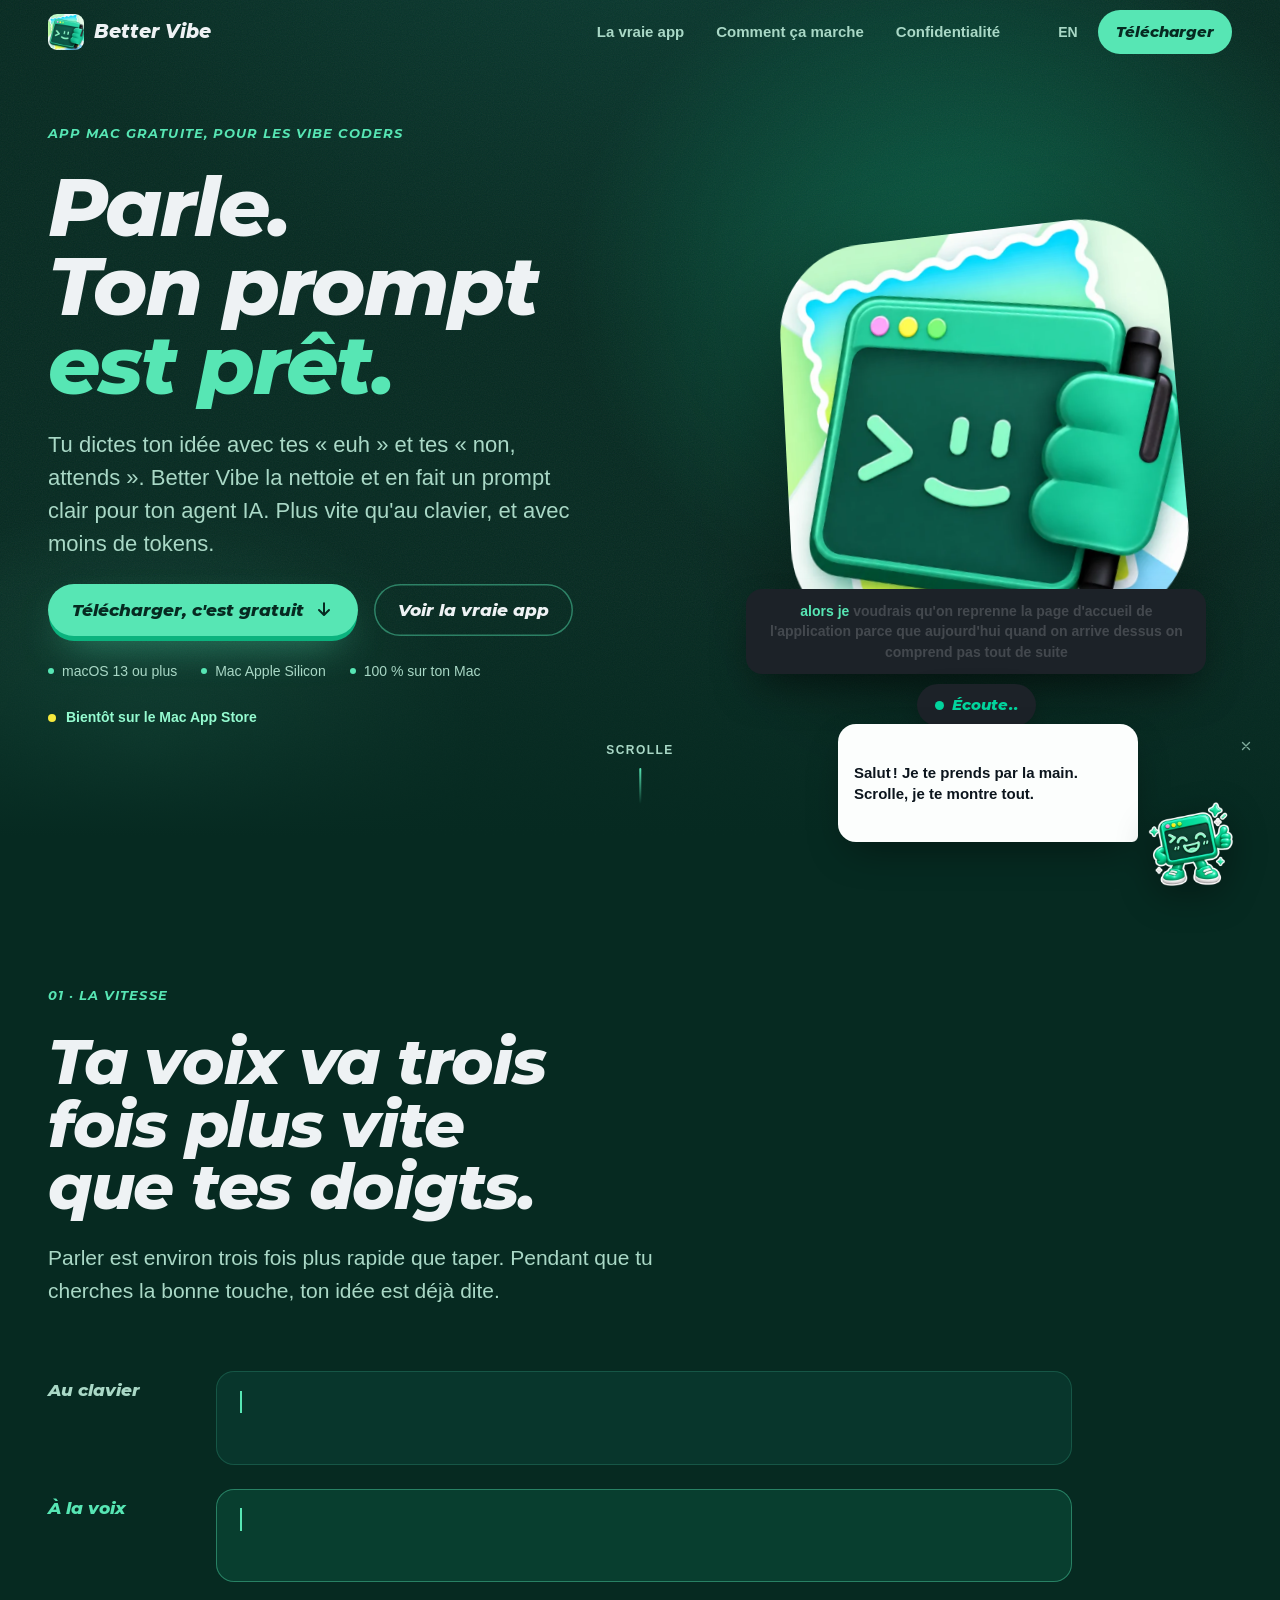
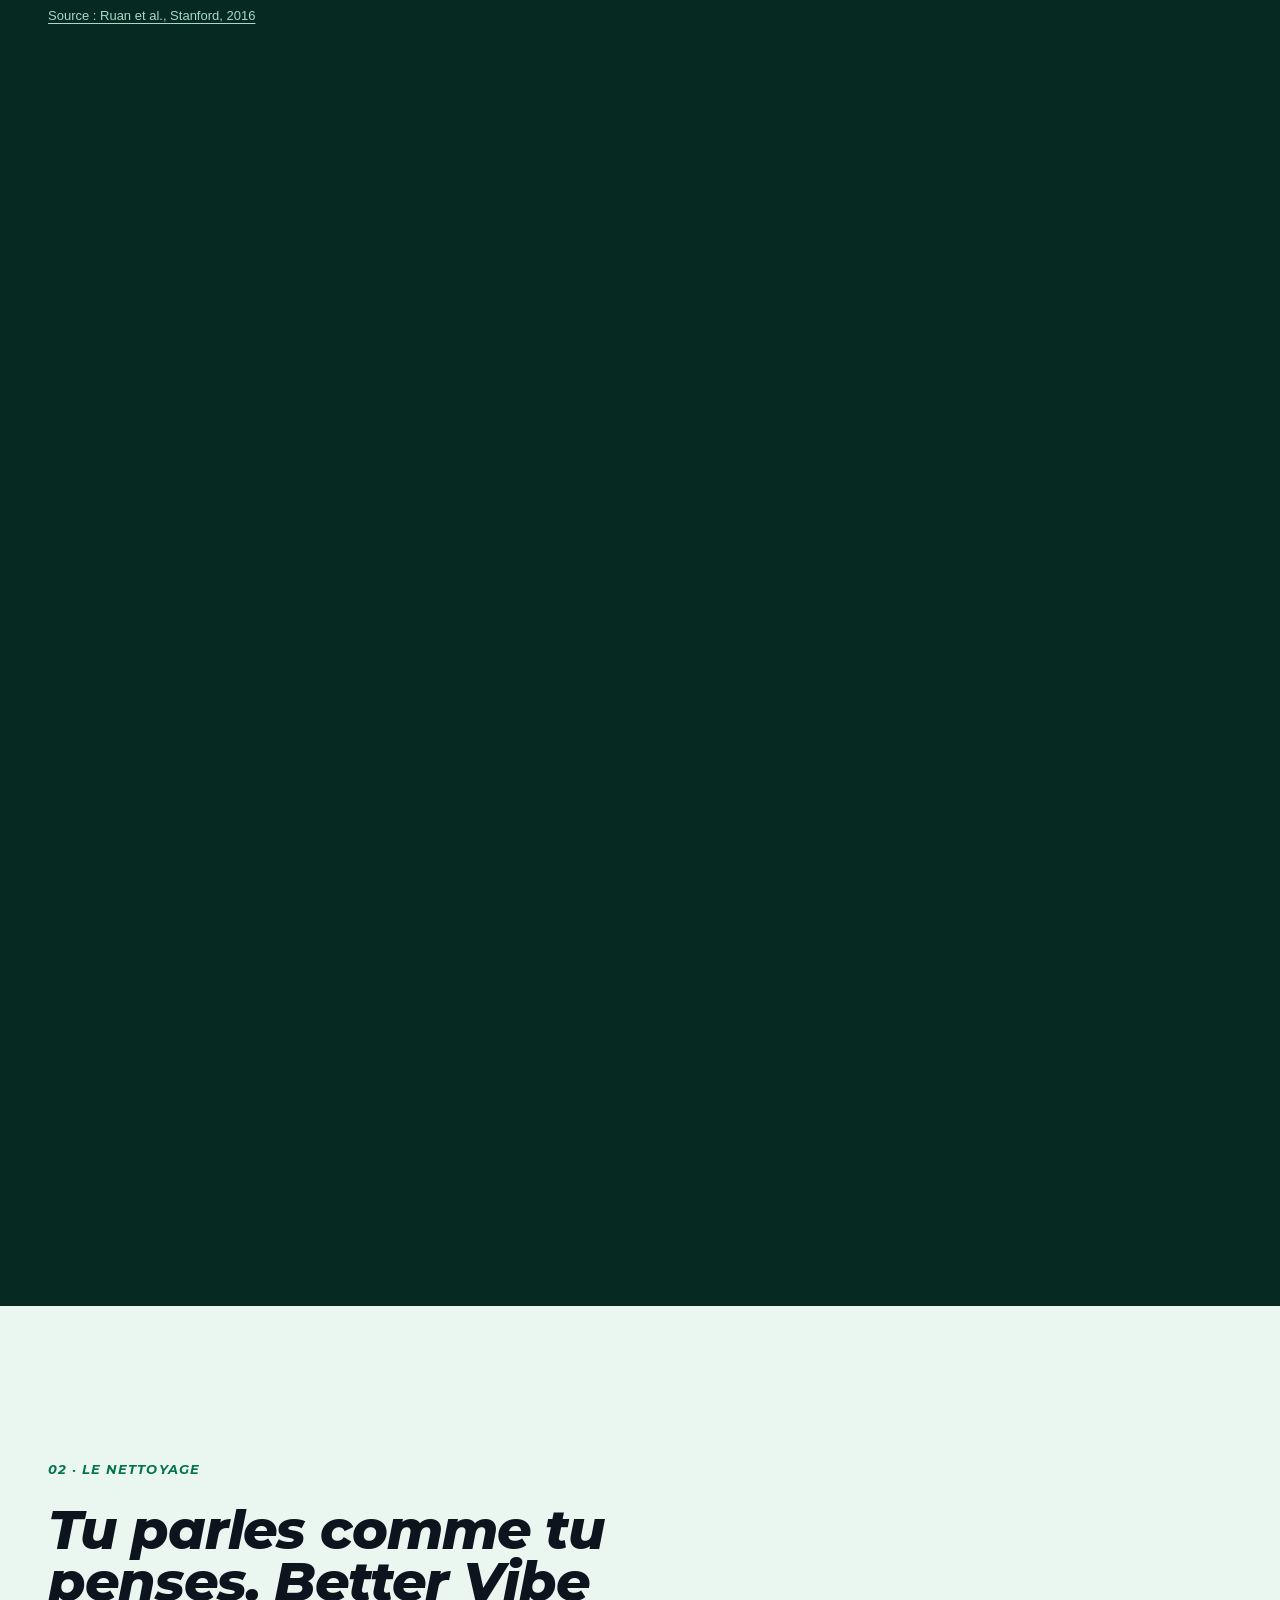
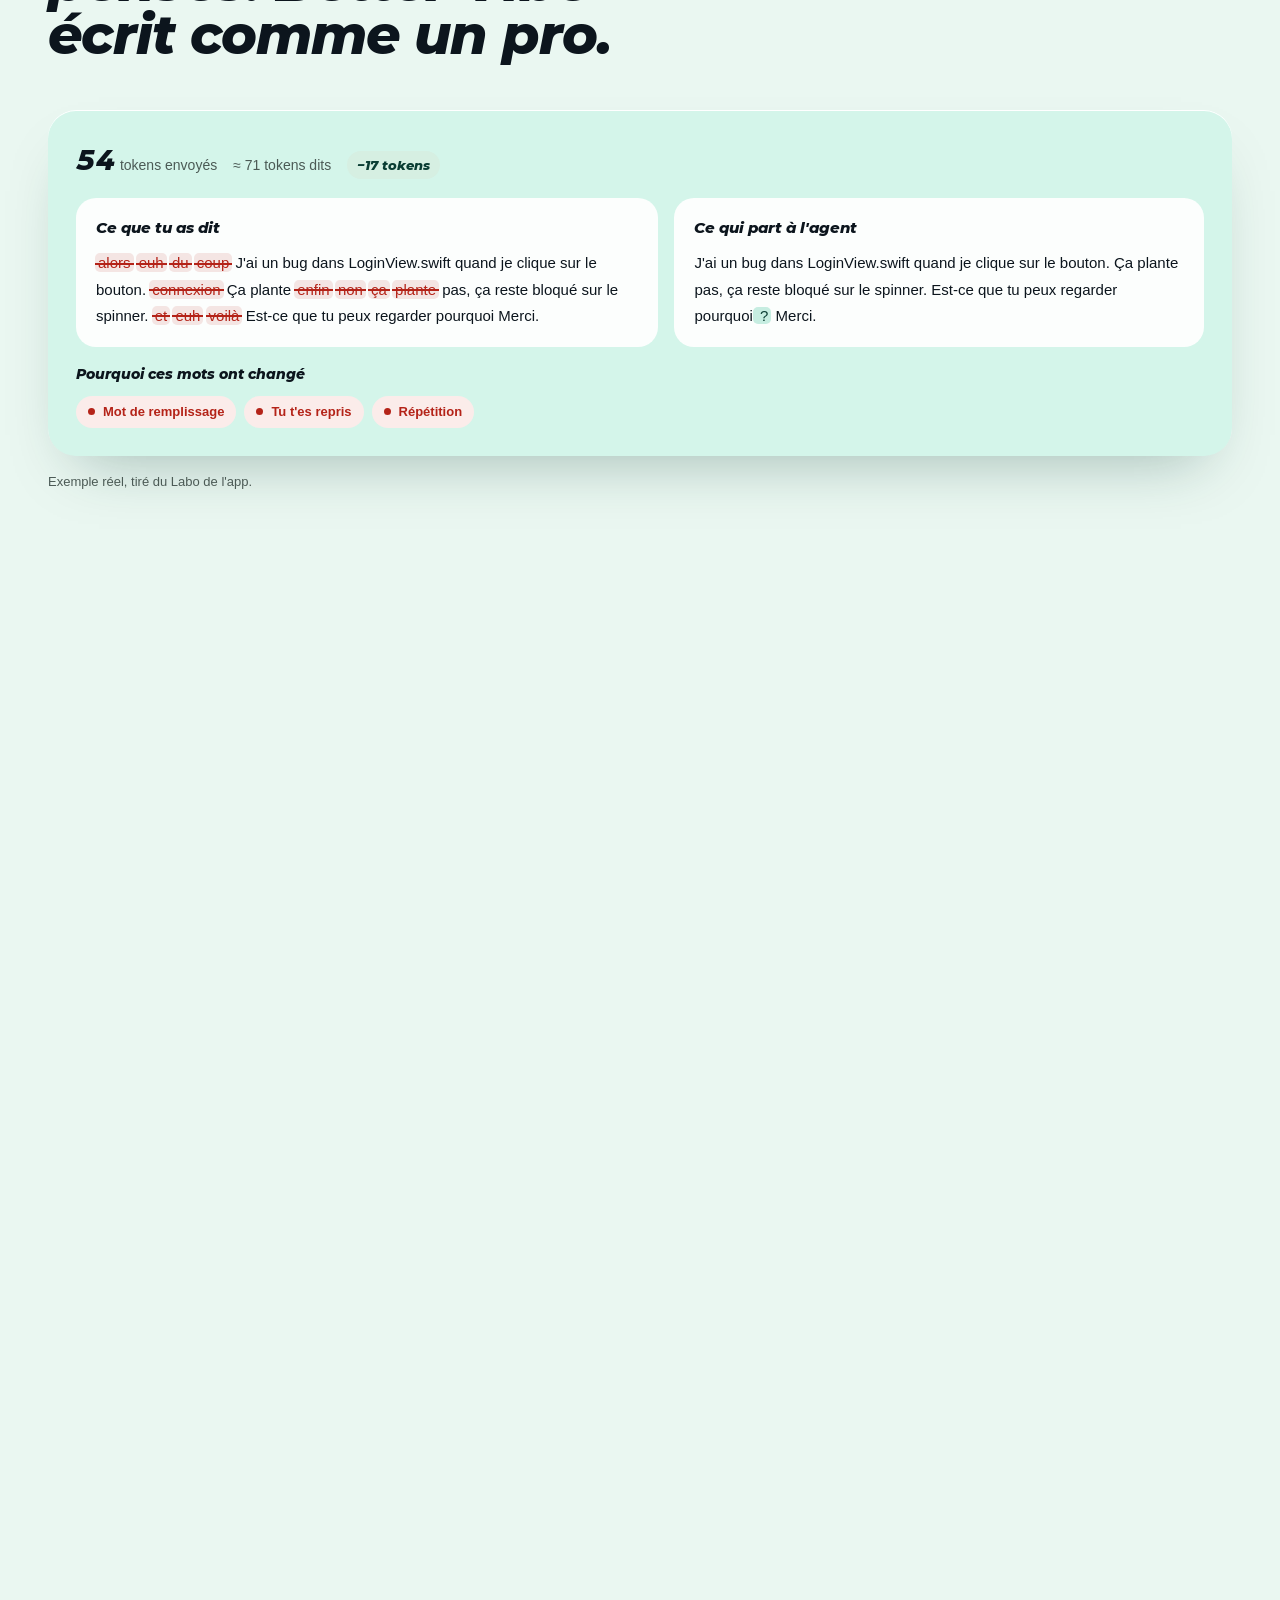
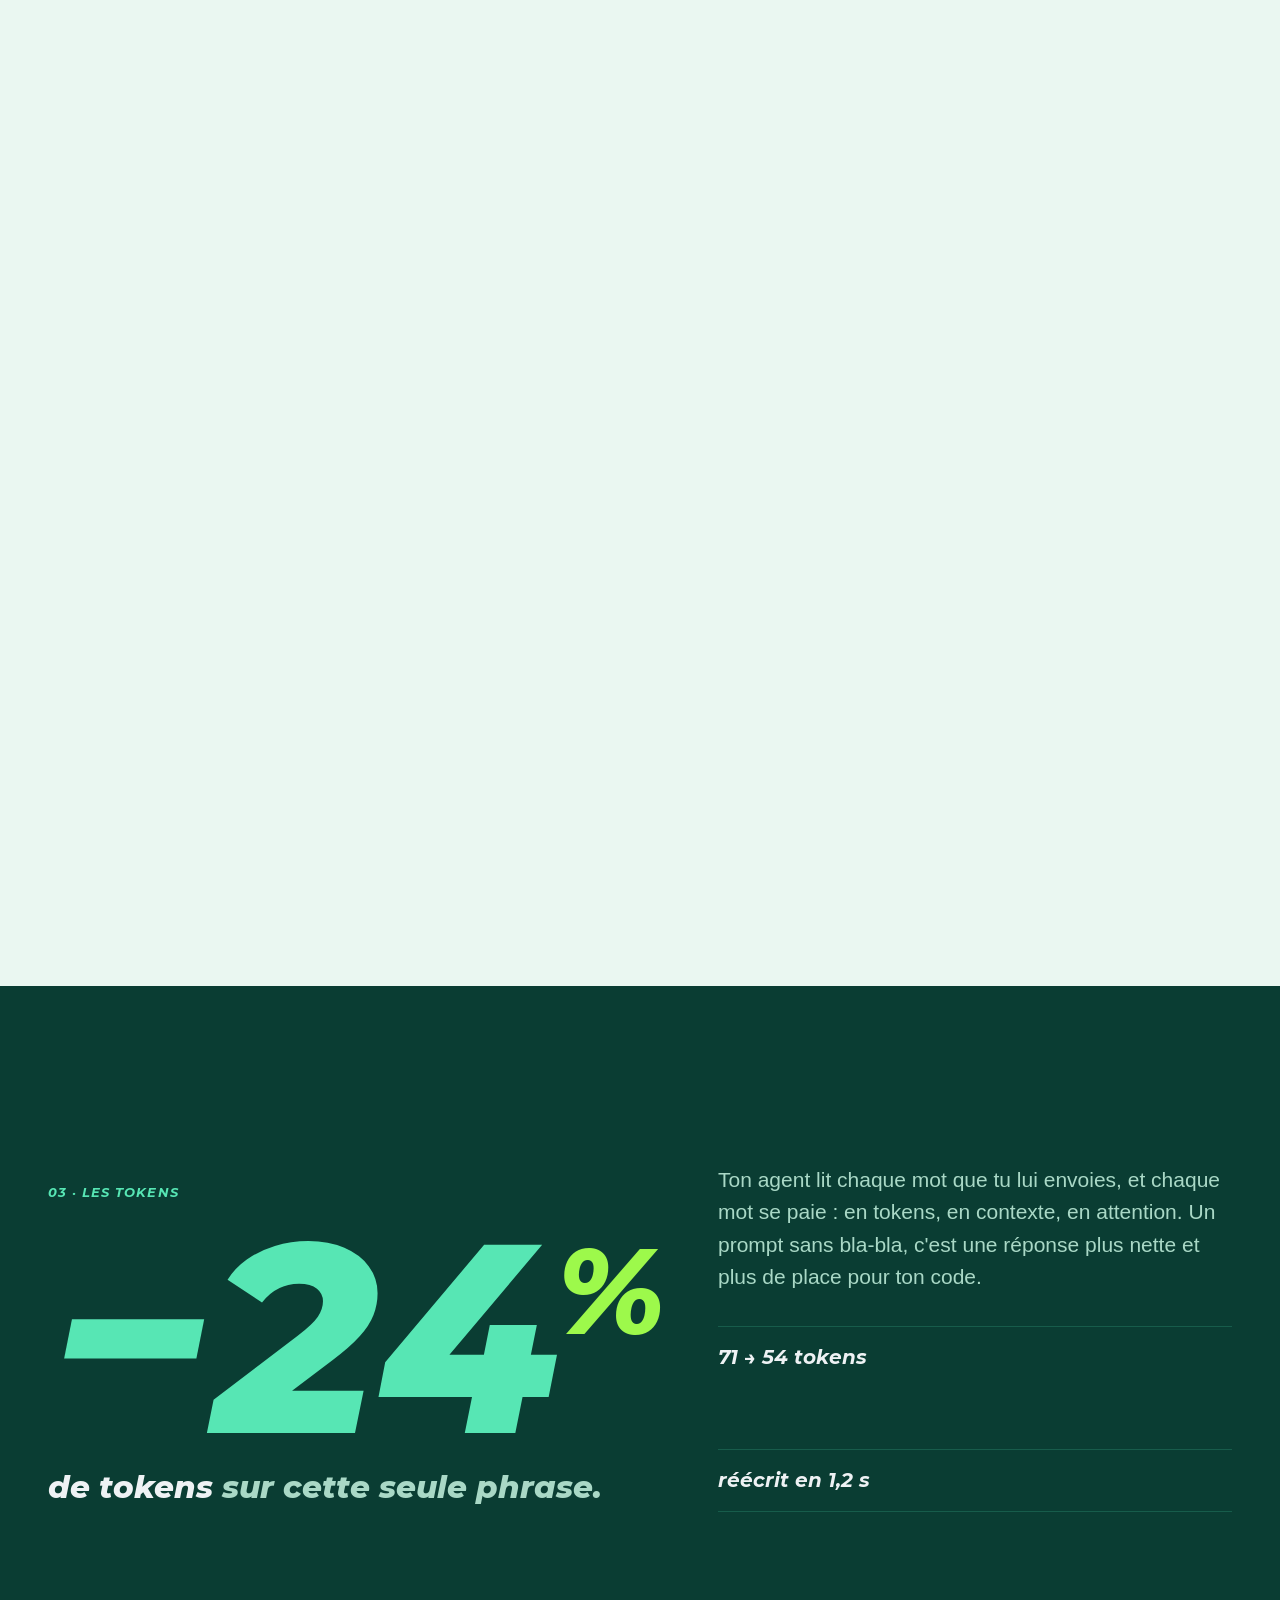
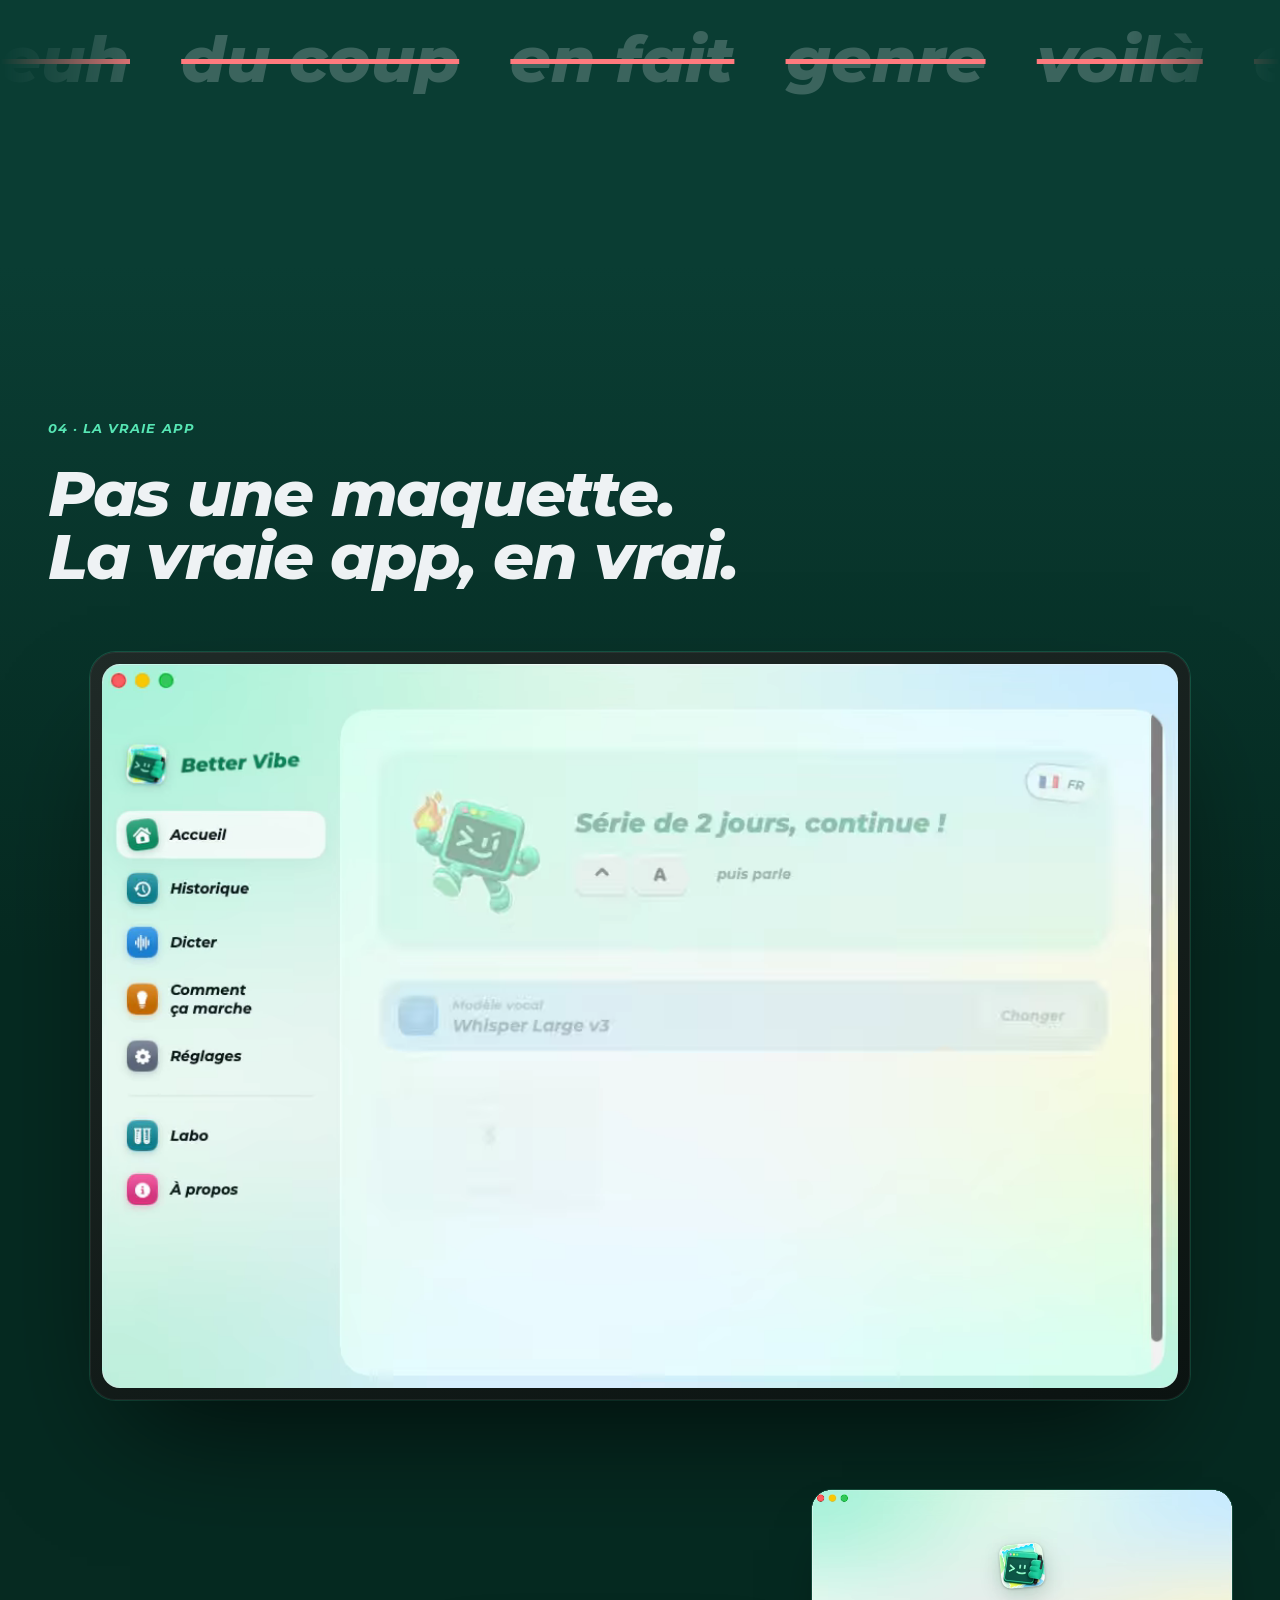
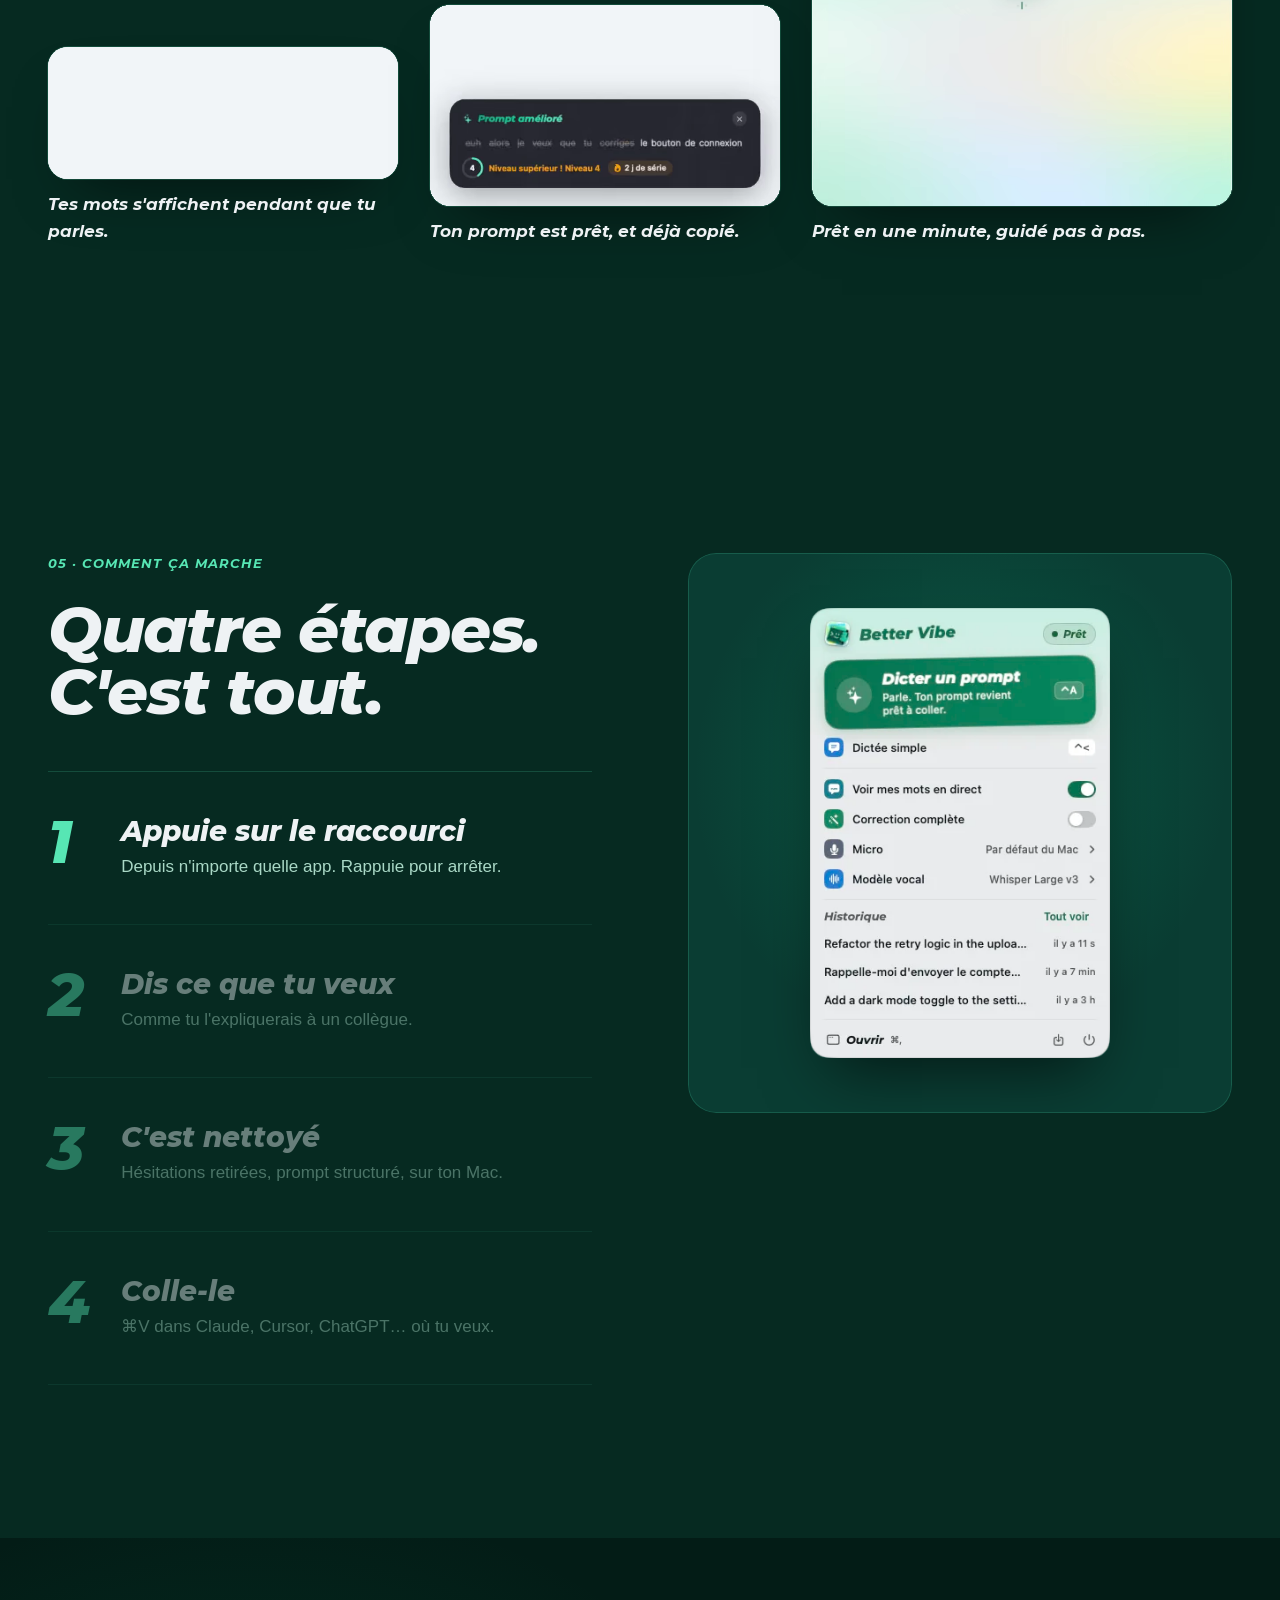
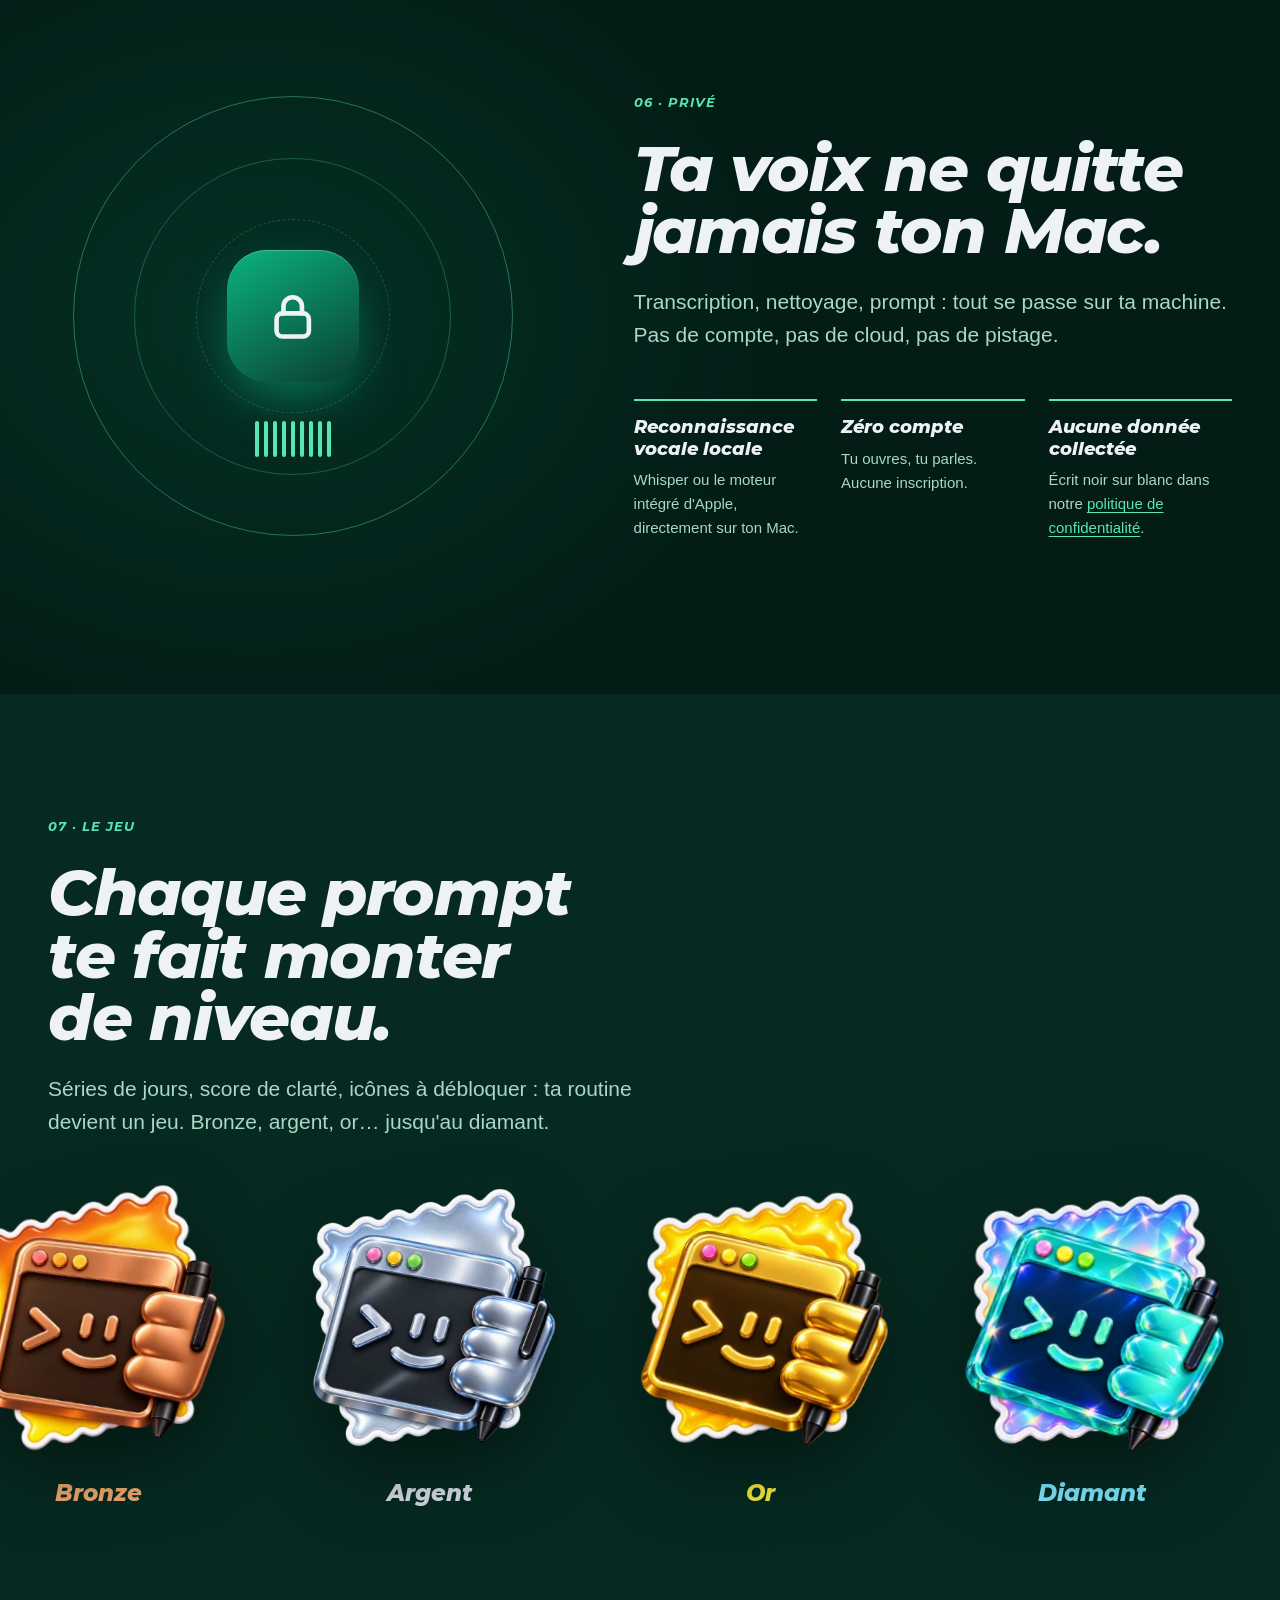
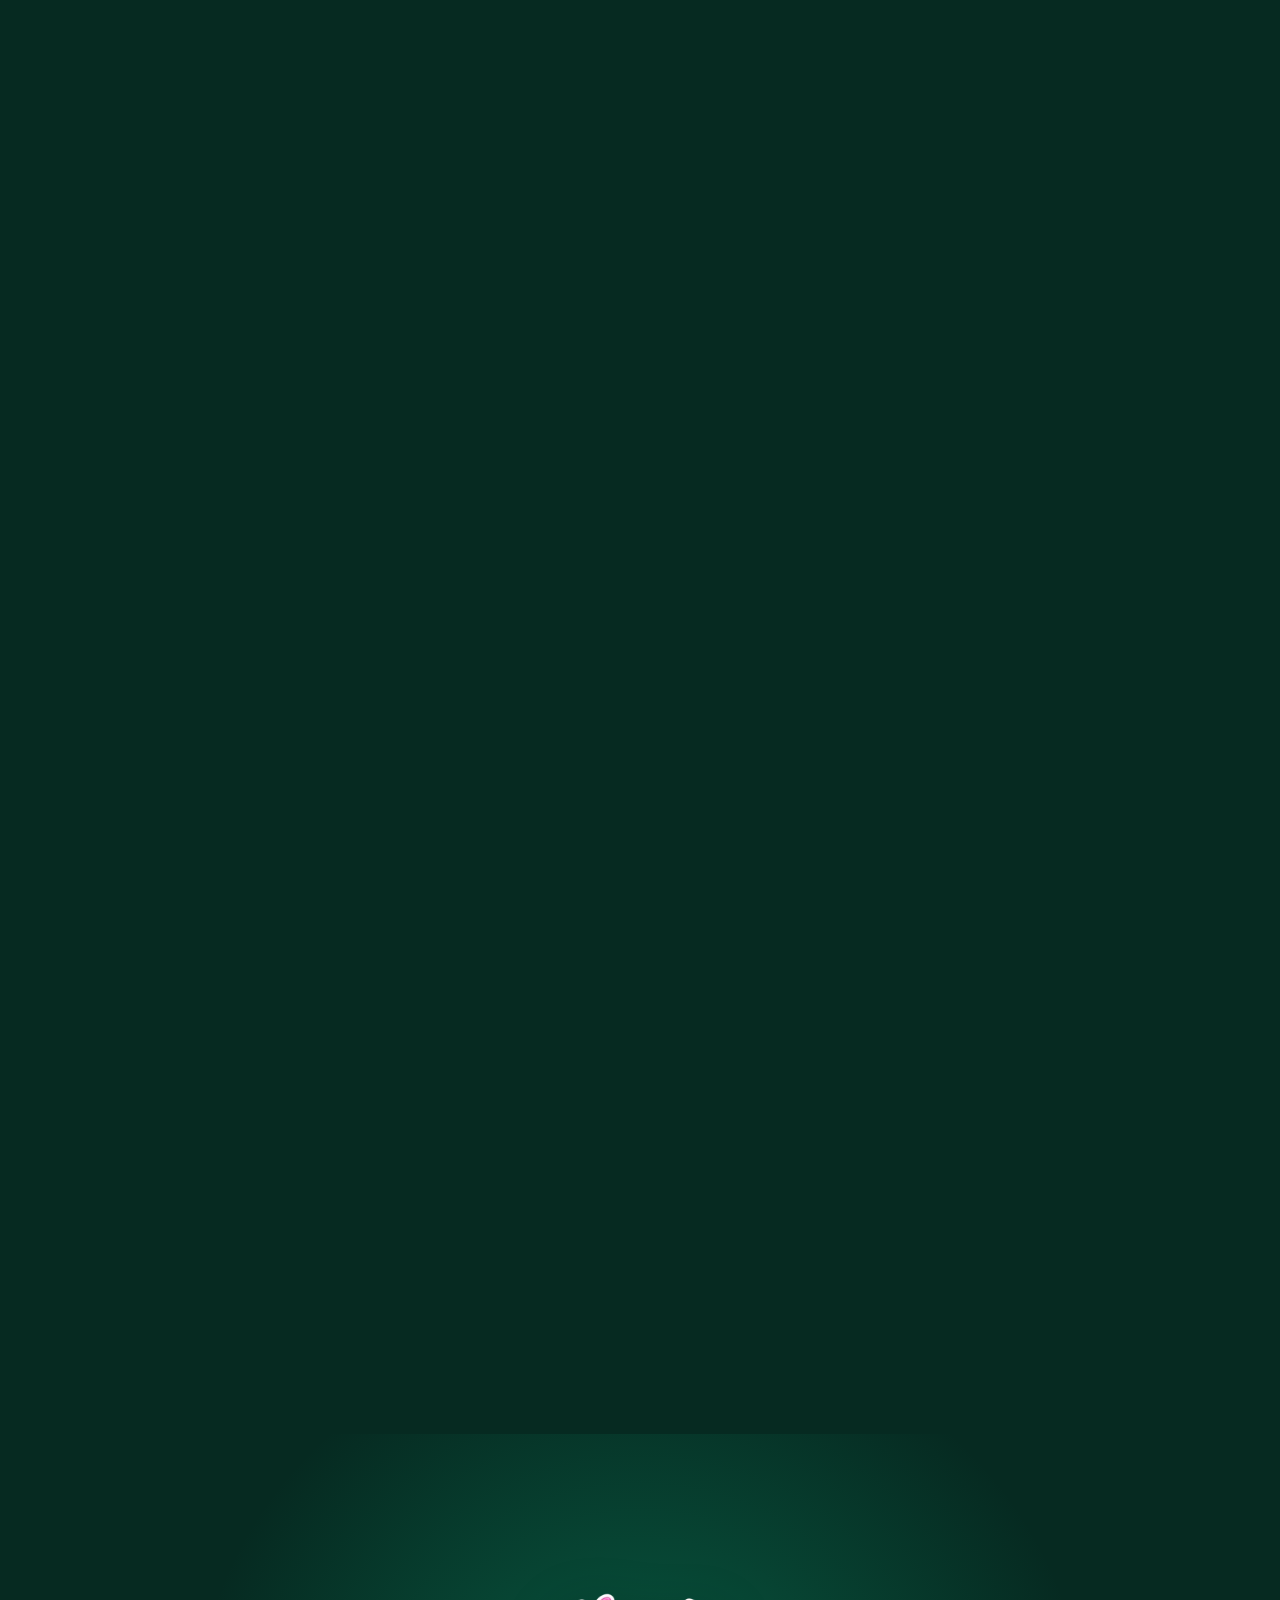
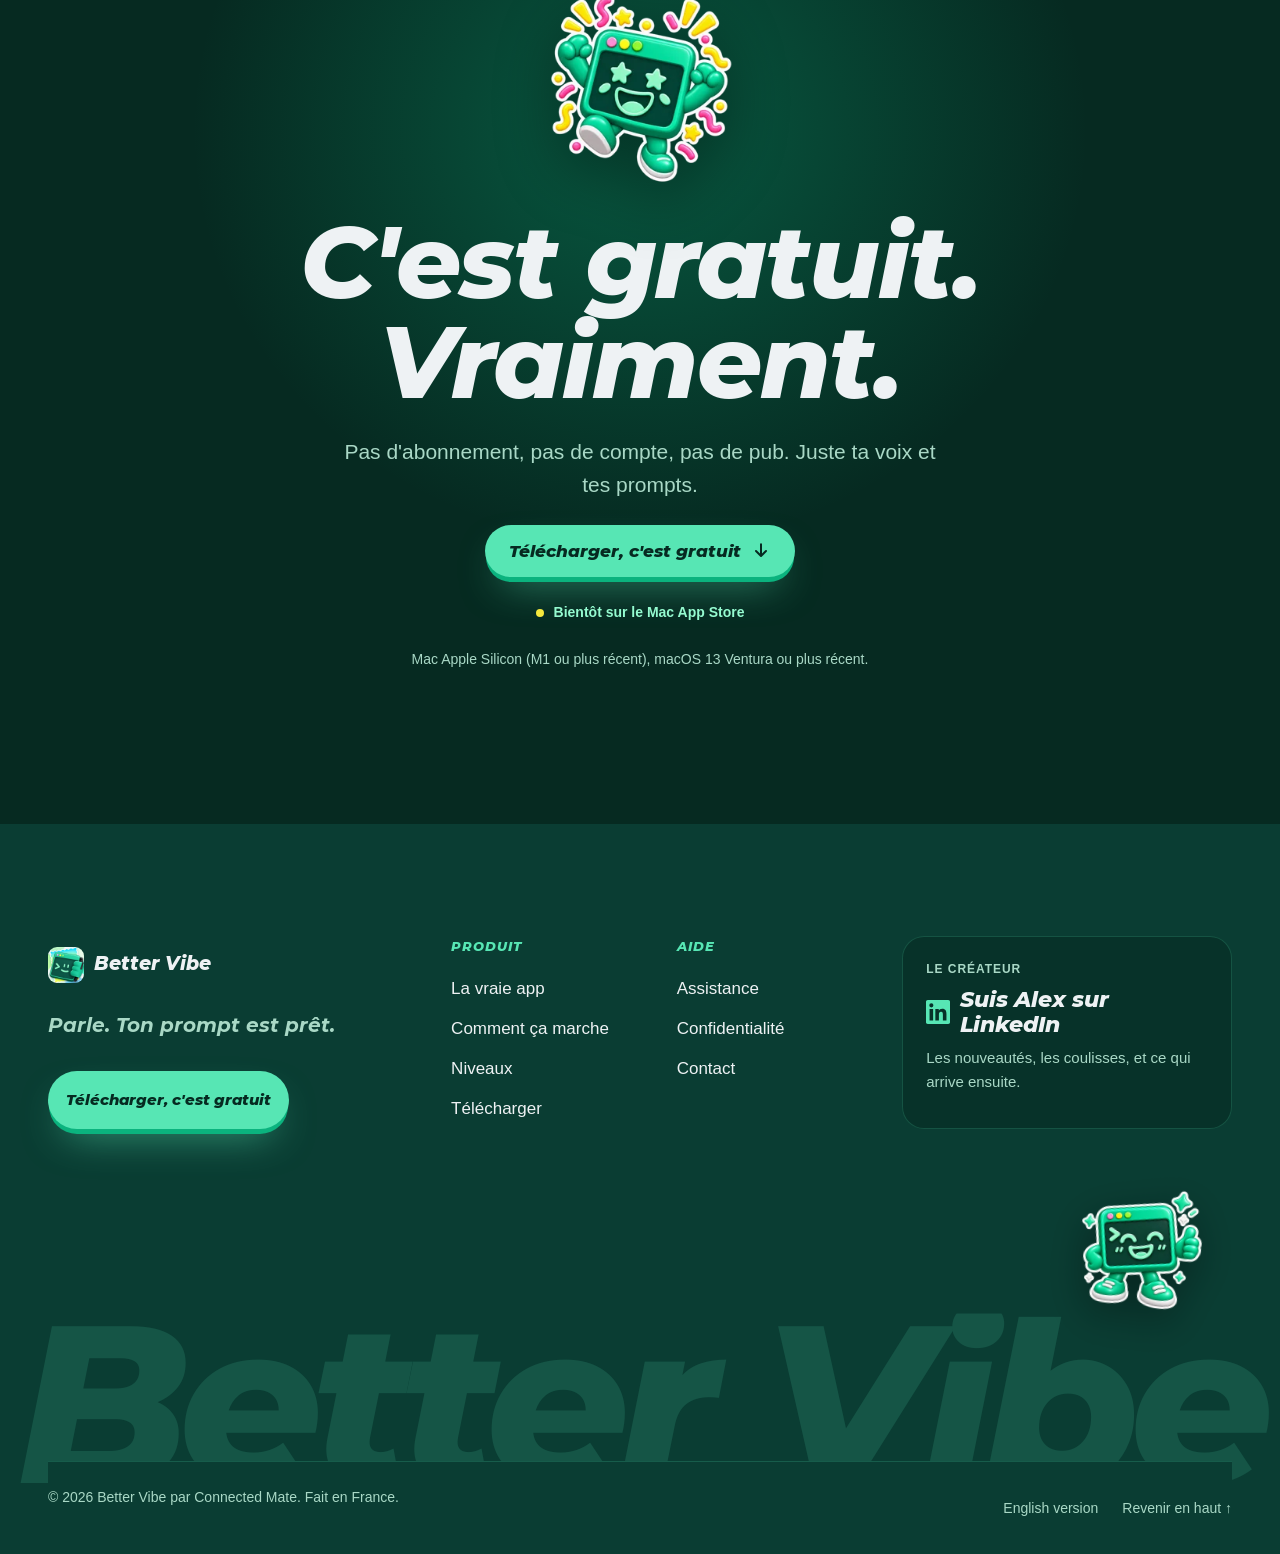
==== commit 634e7685: "fix: remove layout shifts from guide bubble and video frames Co-Authored-By: Patrick Code <patrick-c" ====
--- a/fr/index.html
+++ b/fr/index.html
@@ -136,10 +136,10 @@
   </div>
   <div class="tour" data-scrub="tour" data-mode="view">
     <div class="mac">
-      <div class="mac-screen"><video class="vid " width="1040" height="700" muted loop playsinline preload="metadata" poster="../assets/media/app-tour-fr-light-poster.webp" aria-label="Visite de l&#x27;app Better Vibe : accueil, dictée, comment ça marche, labo." data-auto><source src="../assets/media/app-tour-fr-light.webm" type="video/webm"><source src="../assets/media/app-tour-fr-light.mp4" type="video/mp4"></video></div>
-    </div>
-  </div>
-  <div class="wrap clips"><figure class="clip" data-reveal style="--d:0"><div class="clip-frame"><video class="vid " width="524" height="198" muted loop playsinline preload="none" poster="../assets/media/live-text-fr-light-poster.webp" aria-label="Tes mots s&#x27;affichent pendant que tu parles." data-auto><source src="../assets/media/live-text-fr-light.webm" type="video/webm"><source src="../assets/media/live-text-fr-light.mp4" type="video/mp4"></video></div><figcaption>Tes mots s&#x27;affichent pendant que tu parles.</figcaption></figure><figure class="clip" data-reveal style="--d:1"><div class="clip-frame"><video class="vid " width="520" height="300" muted loop playsinline preload="none" poster="../assets/media/reveal-clean-fr-poster.webp" aria-label="Ton prompt est prêt, et déjà copié." data-auto><source src="../assets/media/reveal-clean-fr.webm" type="video/webm"><source src="../assets/media/reveal-clean-fr.mp4" type="video/mp4"></video></div><figcaption>Ton prompt est prêt, et déjà copié.</figcaption></figure><figure class="clip" data-reveal style="--d:2"><div class="clip-frame"><video class="vid " width="822" height="620" muted loop playsinline preload="none" poster="../assets/media/onboarding-fr-light-poster.webp" aria-label="Prêt en une minute, guidé pas à pas." data-auto><source src="../assets/media/onboarding-fr-light.webm" type="video/webm"><source src="../assets/media/onboarding-fr-light.mp4" type="video/mp4"></video></div><figcaption>Prêt en une minute, guidé pas à pas.</figcaption></figure></div>
+      <div class="mac-screen"><video class="vid " width="1040" height="700" style="aspect-ratio:1040/700" muted loop playsinline preload="metadata" poster="../assets/media/app-tour-fr-light-poster.webp" aria-label="Visite de l&#x27;app Better Vibe : accueil, dictée, comment ça marche, labo." data-auto><source src="../assets/media/app-tour-fr-light.webm" type="video/webm"><source src="../assets/media/app-tour-fr-light.mp4" type="video/mp4"></video></div>
+    </div>
+  </div>
+  <div class="wrap clips"><figure class="clip" data-reveal style="--d:0"><div class="clip-frame"><video class="vid " width="524" height="198" style="aspect-ratio:524/198" muted loop playsinline preload="none" poster="../assets/media/live-text-fr-light-poster.webp" aria-label="Tes mots s&#x27;affichent pendant que tu parles." data-auto><source src="../assets/media/live-text-fr-light.webm" type="video/webm"><source src="../assets/media/live-text-fr-light.mp4" type="video/mp4"></video></div><figcaption>Tes mots s&#x27;affichent pendant que tu parles.</figcaption></figure><figure class="clip" data-reveal style="--d:1"><div class="clip-frame"><video class="vid " width="520" height="300" style="aspect-ratio:520/300" muted loop playsinline preload="none" poster="../assets/media/reveal-clean-fr-poster.webp" aria-label="Ton prompt est prêt, et déjà copié." data-auto><source src="../assets/media/reveal-clean-fr.webm" type="video/webm"><source src="../assets/media/reveal-clean-fr.mp4" type="video/mp4"></video></div><figcaption>Ton prompt est prêt, et déjà copié.</figcaption></figure><figure class="clip" data-reveal style="--d:2"><div class="clip-frame"><video class="vid " width="822" height="620" style="aspect-ratio:822/620" muted loop playsinline preload="none" poster="../assets/media/onboarding-fr-light-poster.webp" aria-label="Prêt en une minute, guidé pas à pas." data-auto><source src="../assets/media/onboarding-fr-light.webm" type="video/webm"><source src="../assets/media/onboarding-fr-light.mp4" type="video/mp4"></video></div><figcaption>Prêt en une minute, guidé pas à pas.</figcaption></figure></div>
 </section>
 
 <section id="comment" class="ch ch-how" data-guide="c5" aria-labelledby="c5-h">
@@ -151,8 +151,8 @@
     </div>
     <div class="how-stage" aria-hidden="true">
       <div class="how-view" data-view="0"><img src="../assets/media/still-menubar-panel-fr-light.webp" width="340" height="510" alt="" loading="lazy" decoding="async"></div>
-      <div class="how-view" data-view="1"><div class="clip-frame"><video class="vid " width="524" height="198" muted loop playsinline preload="none" poster="../assets/media/live-text-fr-light-poster.webp" aria-label="Tes mots s&#x27;affichent pendant que tu parles." data-auto><source src="../assets/media/live-text-fr-light.webm" type="video/webm"><source src="../assets/media/live-text-fr-light.mp4" type="video/mp4"></video></div></div>
-      <div class="how-view" data-view="2"><div class="clip-frame"><video class="vid " width="520" height="300" muted loop playsinline preload="none" poster="../assets/media/reveal-clean-fr-poster.webp" aria-label="Ton prompt est prêt, et déjà copié." data-auto><source src="../assets/media/reveal-clean-fr.webm" type="video/webm"><source src="../assets/media/reveal-clean-fr.mp4" type="video/mp4"></video></div></div>
+      <div class="how-view" data-view="1"><div class="clip-frame"><video class="vid " width="524" height="198" style="aspect-ratio:524/198" muted loop playsinline preload="none" poster="../assets/media/live-text-fr-light-poster.webp" aria-label="Tes mots s&#x27;affichent pendant que tu parles." data-auto><source src="../assets/media/live-text-fr-light.webm" type="video/webm"><source src="../assets/media/live-text-fr-light.mp4" type="video/mp4"></video></div></div>
+      <div class="how-view" data-view="2"><div class="clip-frame"><video class="vid " width="520" height="300" style="aspect-ratio:520/300" muted loop playsinline preload="none" poster="../assets/media/reveal-clean-fr-poster.webp" aria-label="Ton prompt est prêt, et déjà copié." data-auto><source src="../assets/media/reveal-clean-fr.webm" type="video/webm"><source src="../assets/media/reveal-clean-fr.mp4" type="video/mp4"></video></div></div>
       <div class="how-view" data-view="3">
         <div class="paste">
           <div class="paste-bar"><i></i><i></i><i></i><span>Ton agent</span></div>
--- a/assets/home.css
+++ b/assets/home.css
@@ -346,7 +346,7 @@
 .guide-img{order:1;width:88px;height:88px;pointer-events:auto;filter:drop-shadow(0 10px 18px rgb(0 0 0 / .4));transform-origin:50% 100%}
 .guide-img.hop{animation:hop .5s var(--ease-out)}
 @keyframes hop{0%{translate:0 0;scale:1}35%{translate:0 -12px;scale:1.04 .97}100%{translate:0 0;scale:1}}
-.guide-bubble{order:0;max-width:min(300px,calc(100vw - 140px));margin-bottom:46px;background:var(--card);color:var(--ink);border-radius:18px 18px 6px 18px;padding:12px 16px;font-size:.9375rem;line-height:1.4;font-weight:600;box-shadow:0 16px 40px -12px rgb(0 0 0 / .45);transition:opacity .3s var(--ease-out),translate .3s var(--ease-out),scale .3s var(--ease-out);transform-origin:100% 100%}
+.guide-bubble{order:0;width:min(300px,calc(100vw - 140px));height:118px;display:flex;align-items:center;overflow:hidden;margin-bottom:46px;background:var(--card);color:var(--ink);border-radius:18px 18px 6px 18px;padding:12px 16px;font-size:.9375rem;line-height:1.4;font-weight:600;box-shadow:0 16px 40px -12px rgb(0 0 0 / .45);transition:opacity .3s var(--ease-out),translate .3s var(--ease-out),scale .3s var(--ease-out);transform-origin:100% 100%}
 .guide-bubble.swap{opacity:0;translate:0 6px;scale:.97}
 .guide-x{order:2;pointer-events:auto;align-self:flex-start;width:44px;height:44px;margin-left:-18px;border-radius:50%;border:0;background:none;color:var(--on-dark-2);cursor:pointer;display:grid;place-items:center;opacity:.75}
 .guide-x svg{width:14px;height:14px}
@@ -359,7 +359,7 @@
 .guide-img{cursor:pointer}
 @media (max-width:40rem){
   .guide-img{width:60px;height:60px}
-  .guide-bubble{margin-bottom:34px;font-size:.875rem;padding:10px 13px}
+  .guide-bubble{margin-bottom:34px;font-size:.875rem;padding:10px 13px;height:96px;width:calc(100vw - 120px)}
 }
 .guide.quiet .guide-bubble{opacity:0;scale:.9;pointer-events:none}
 .ch-clean .guide-bubble{box-shadow:0 16px 40px -12px rgb(0 0 0 / .25)}
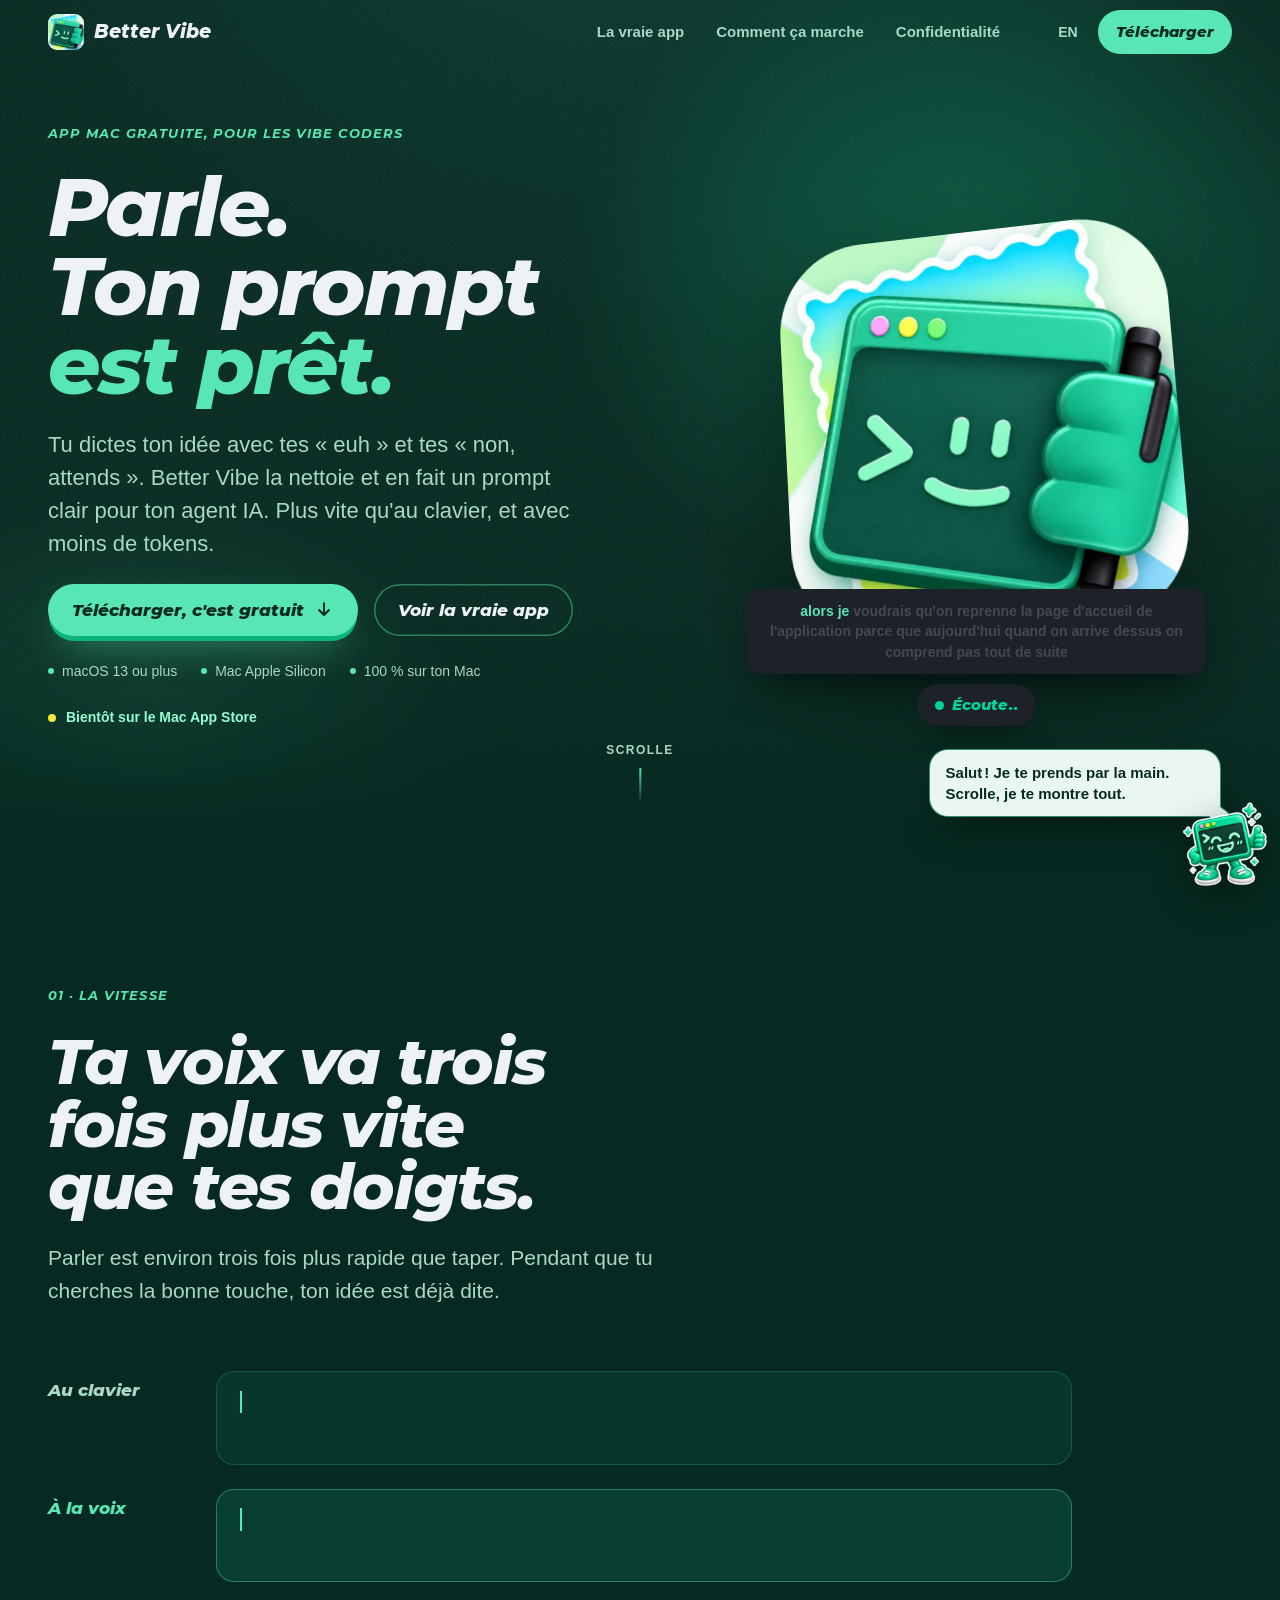
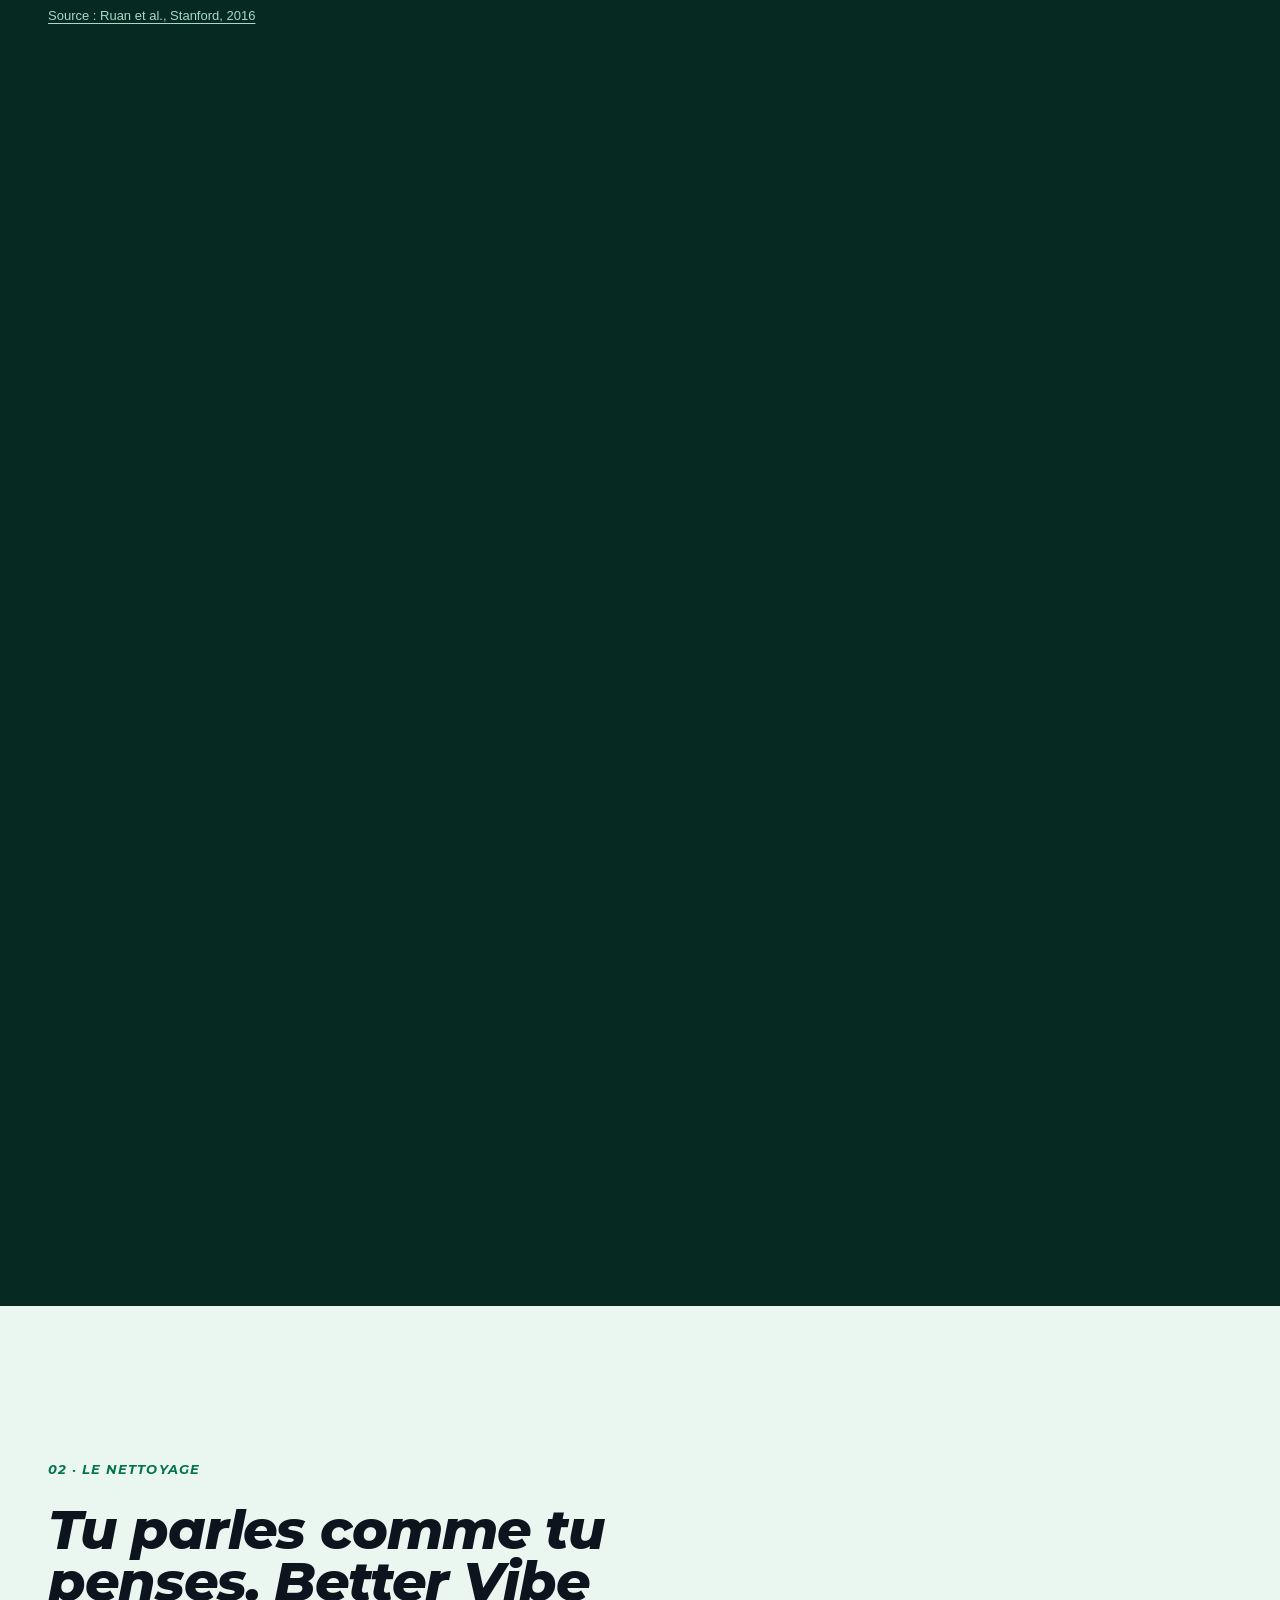
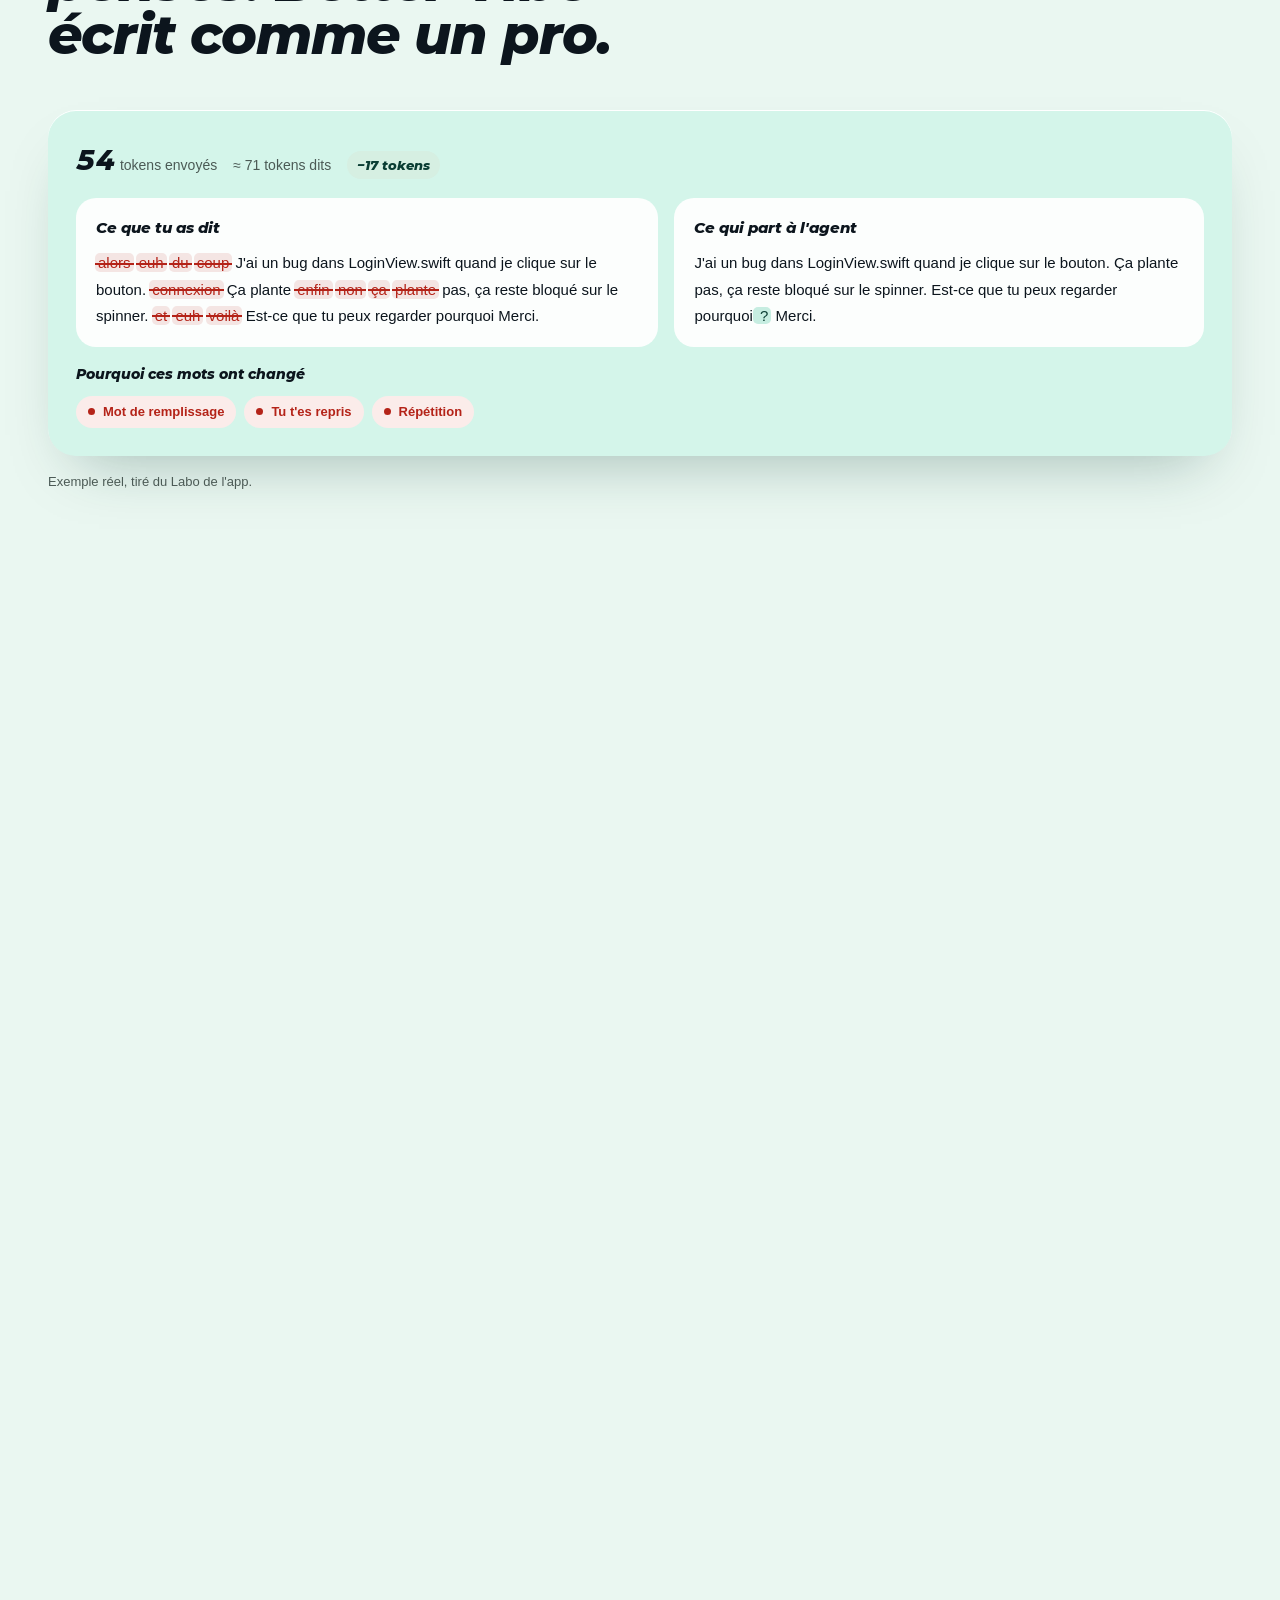
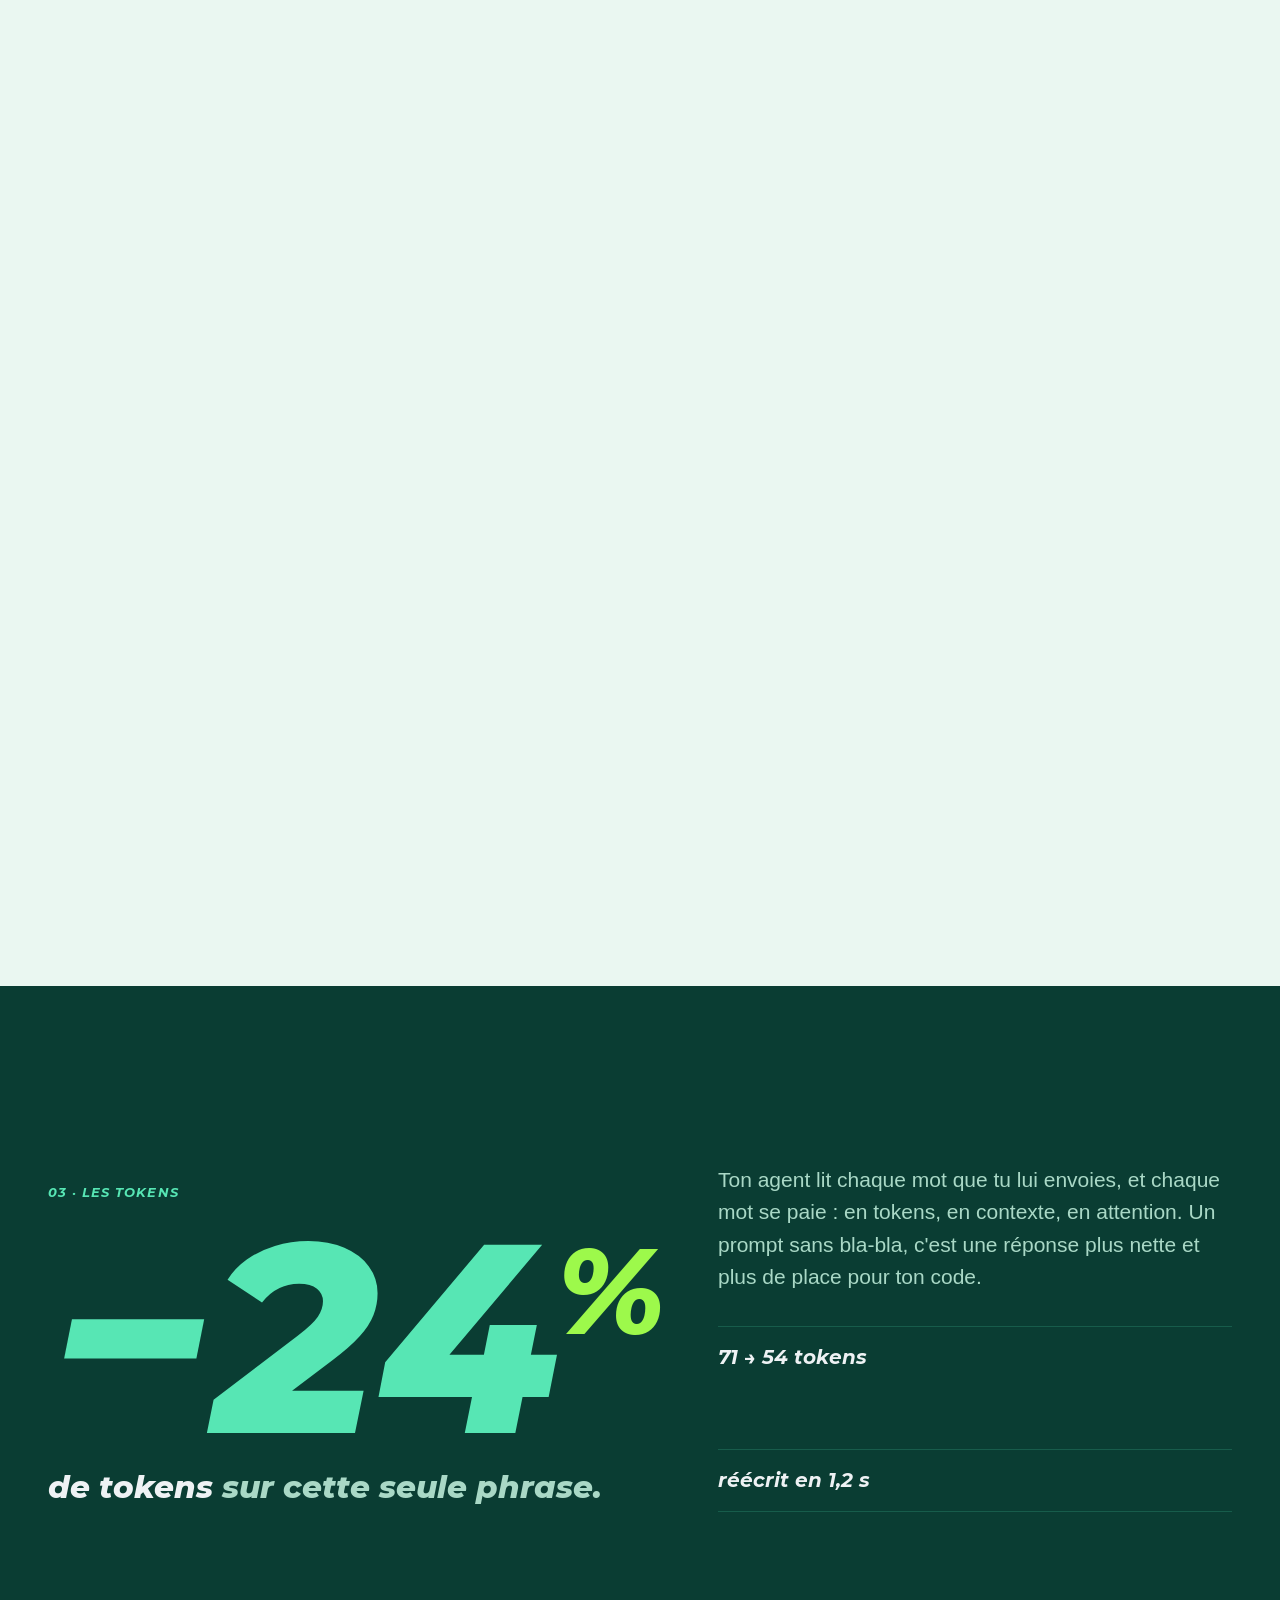
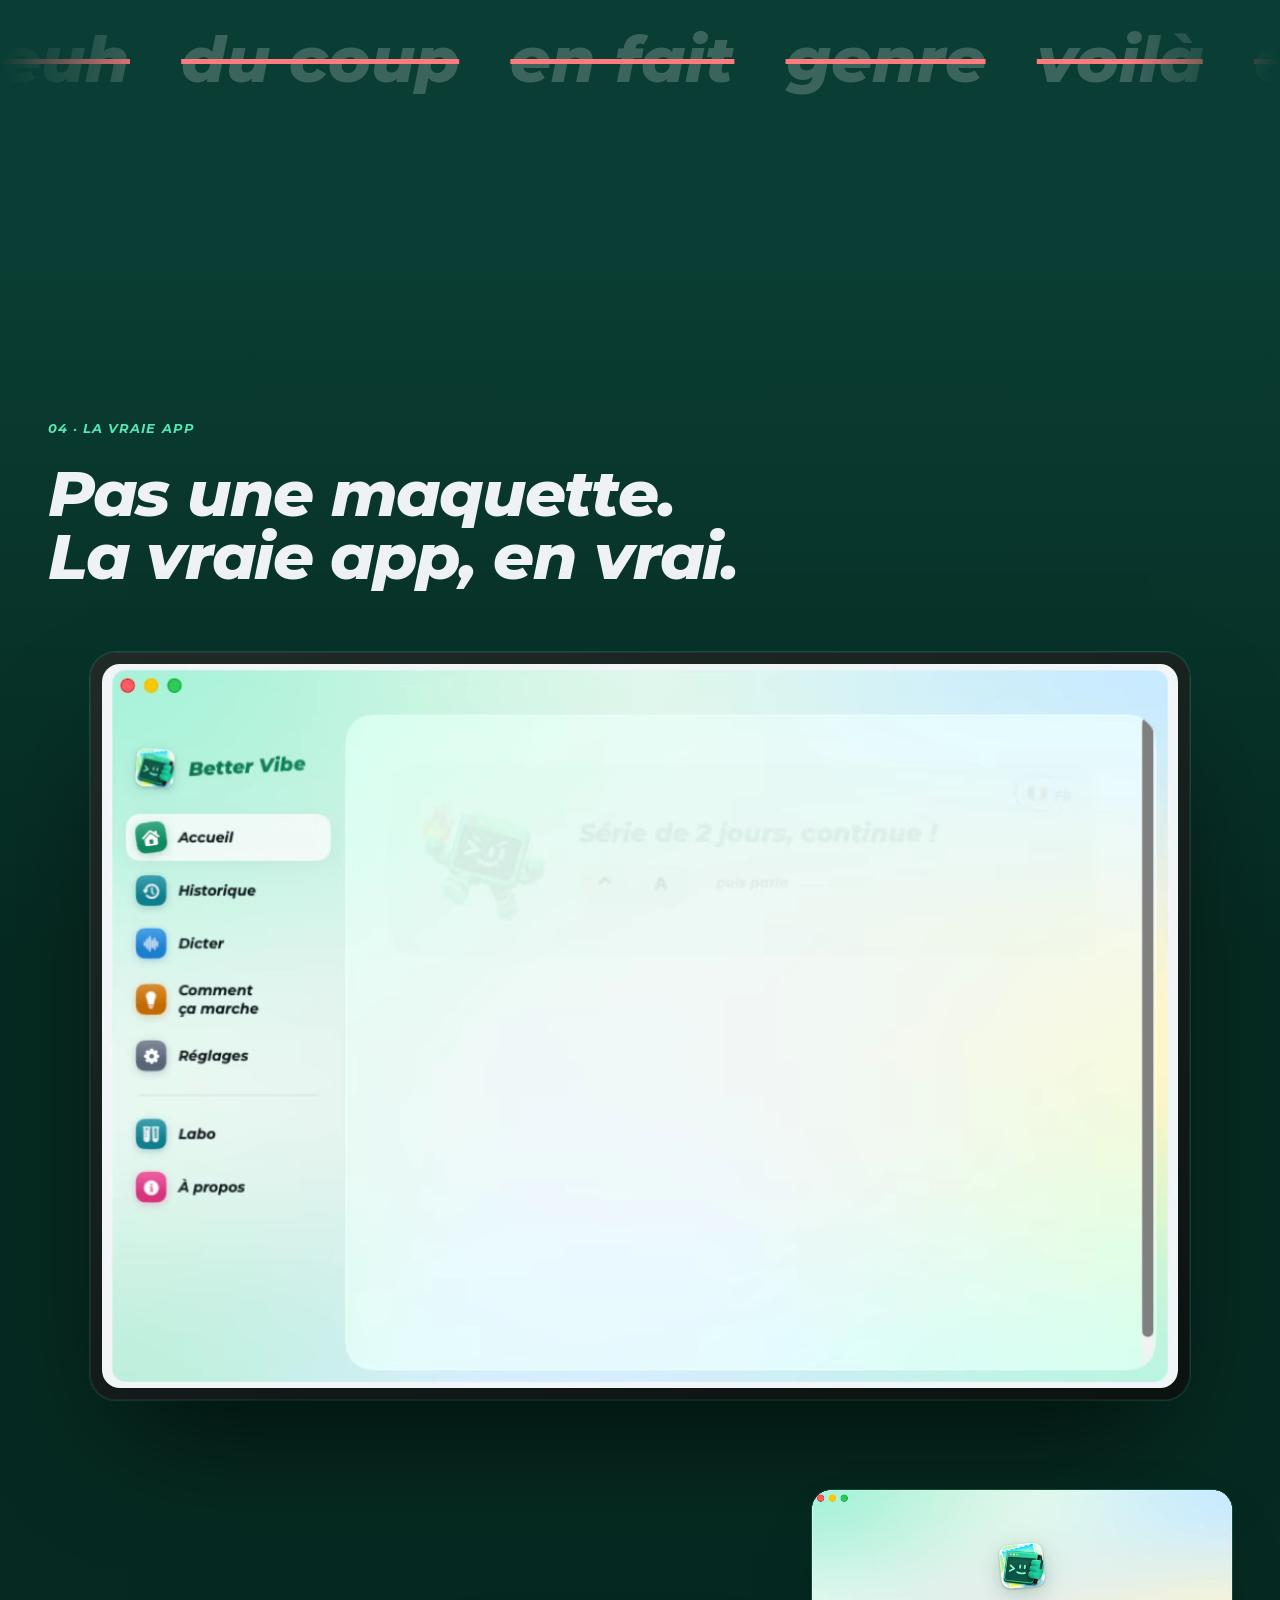
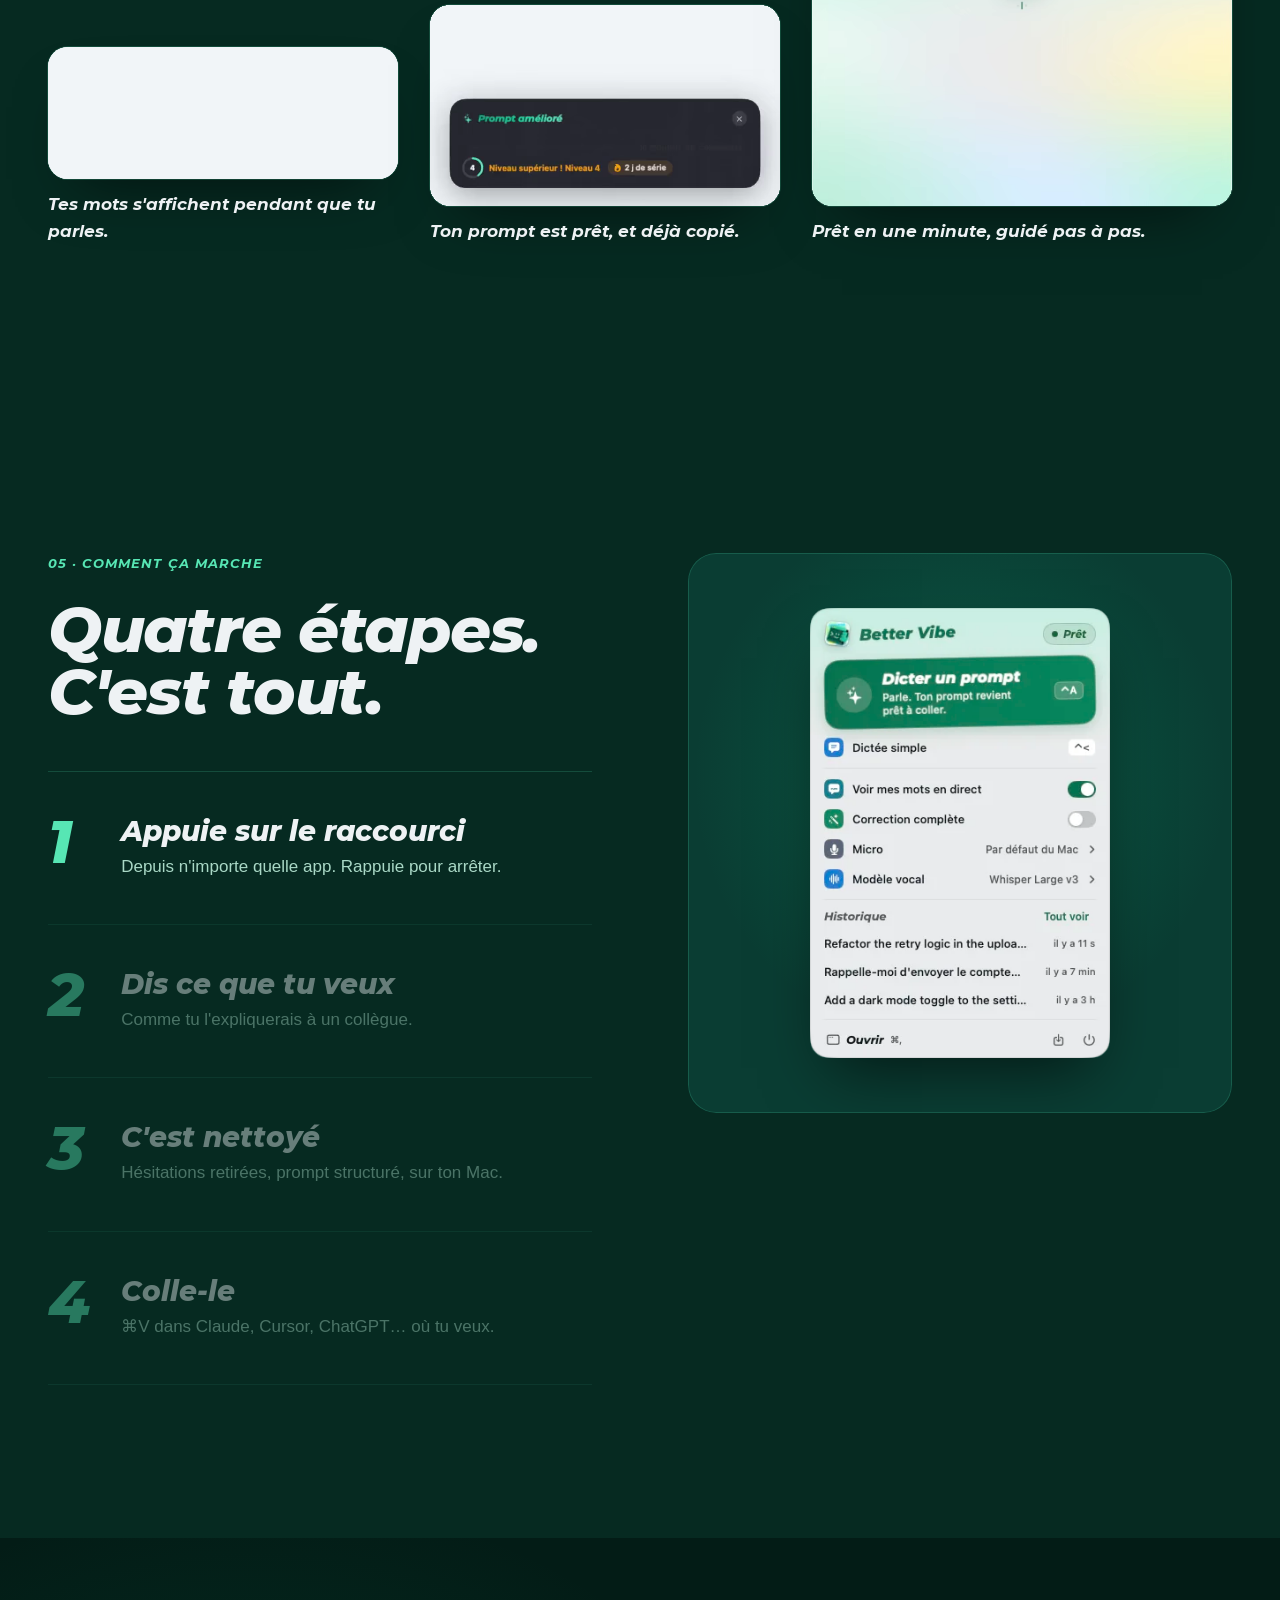
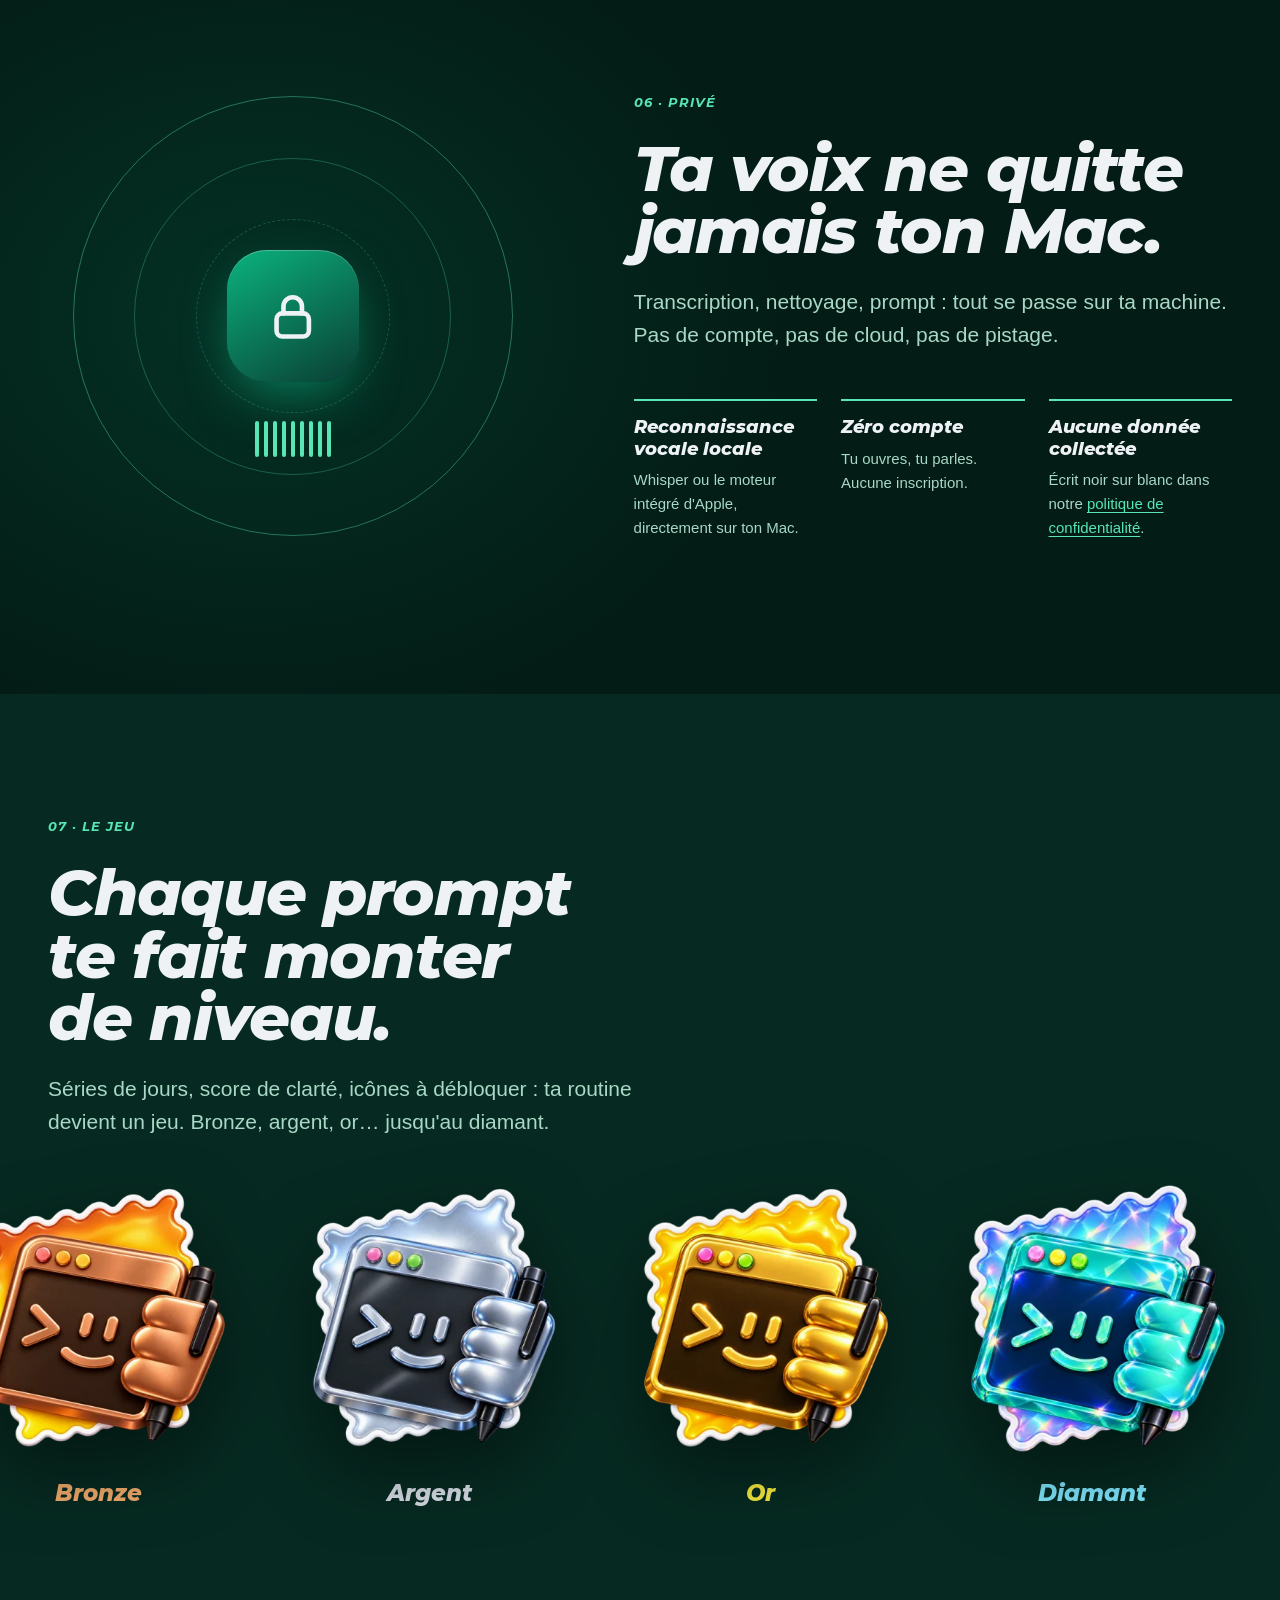
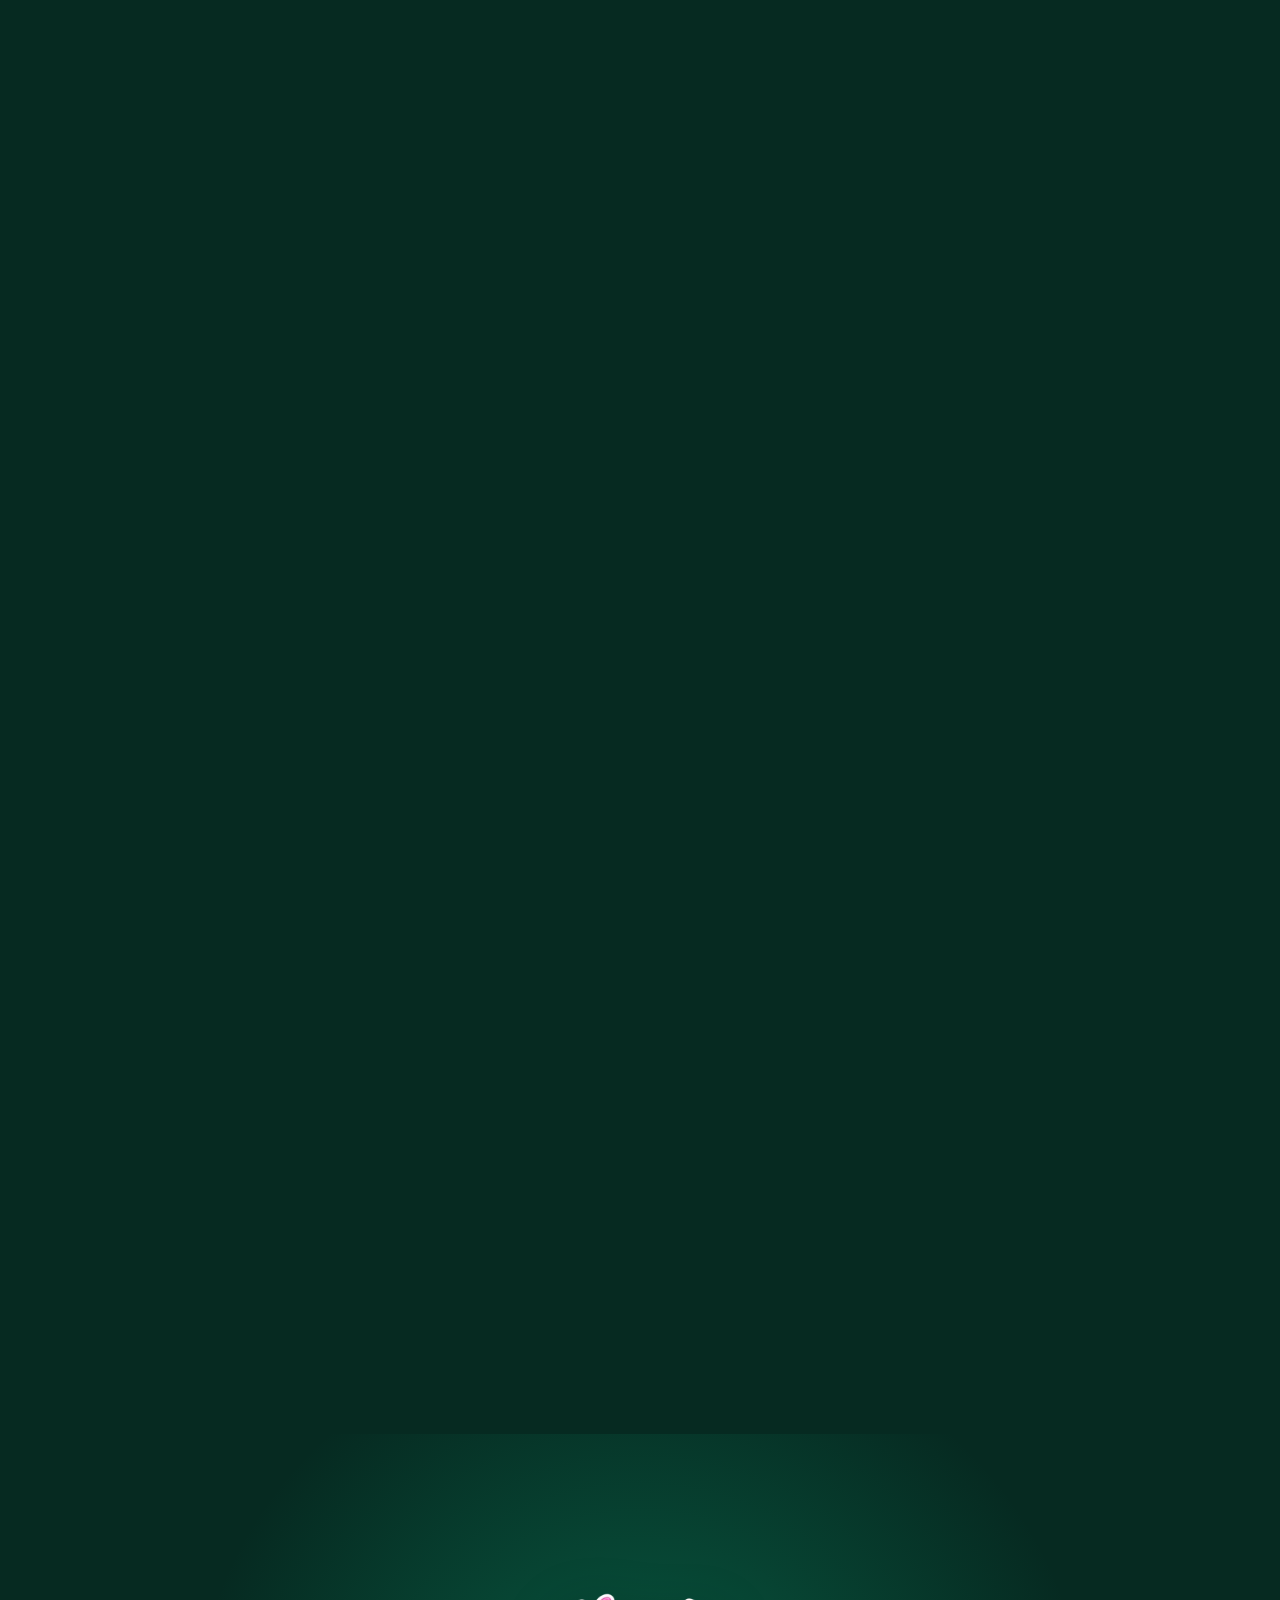
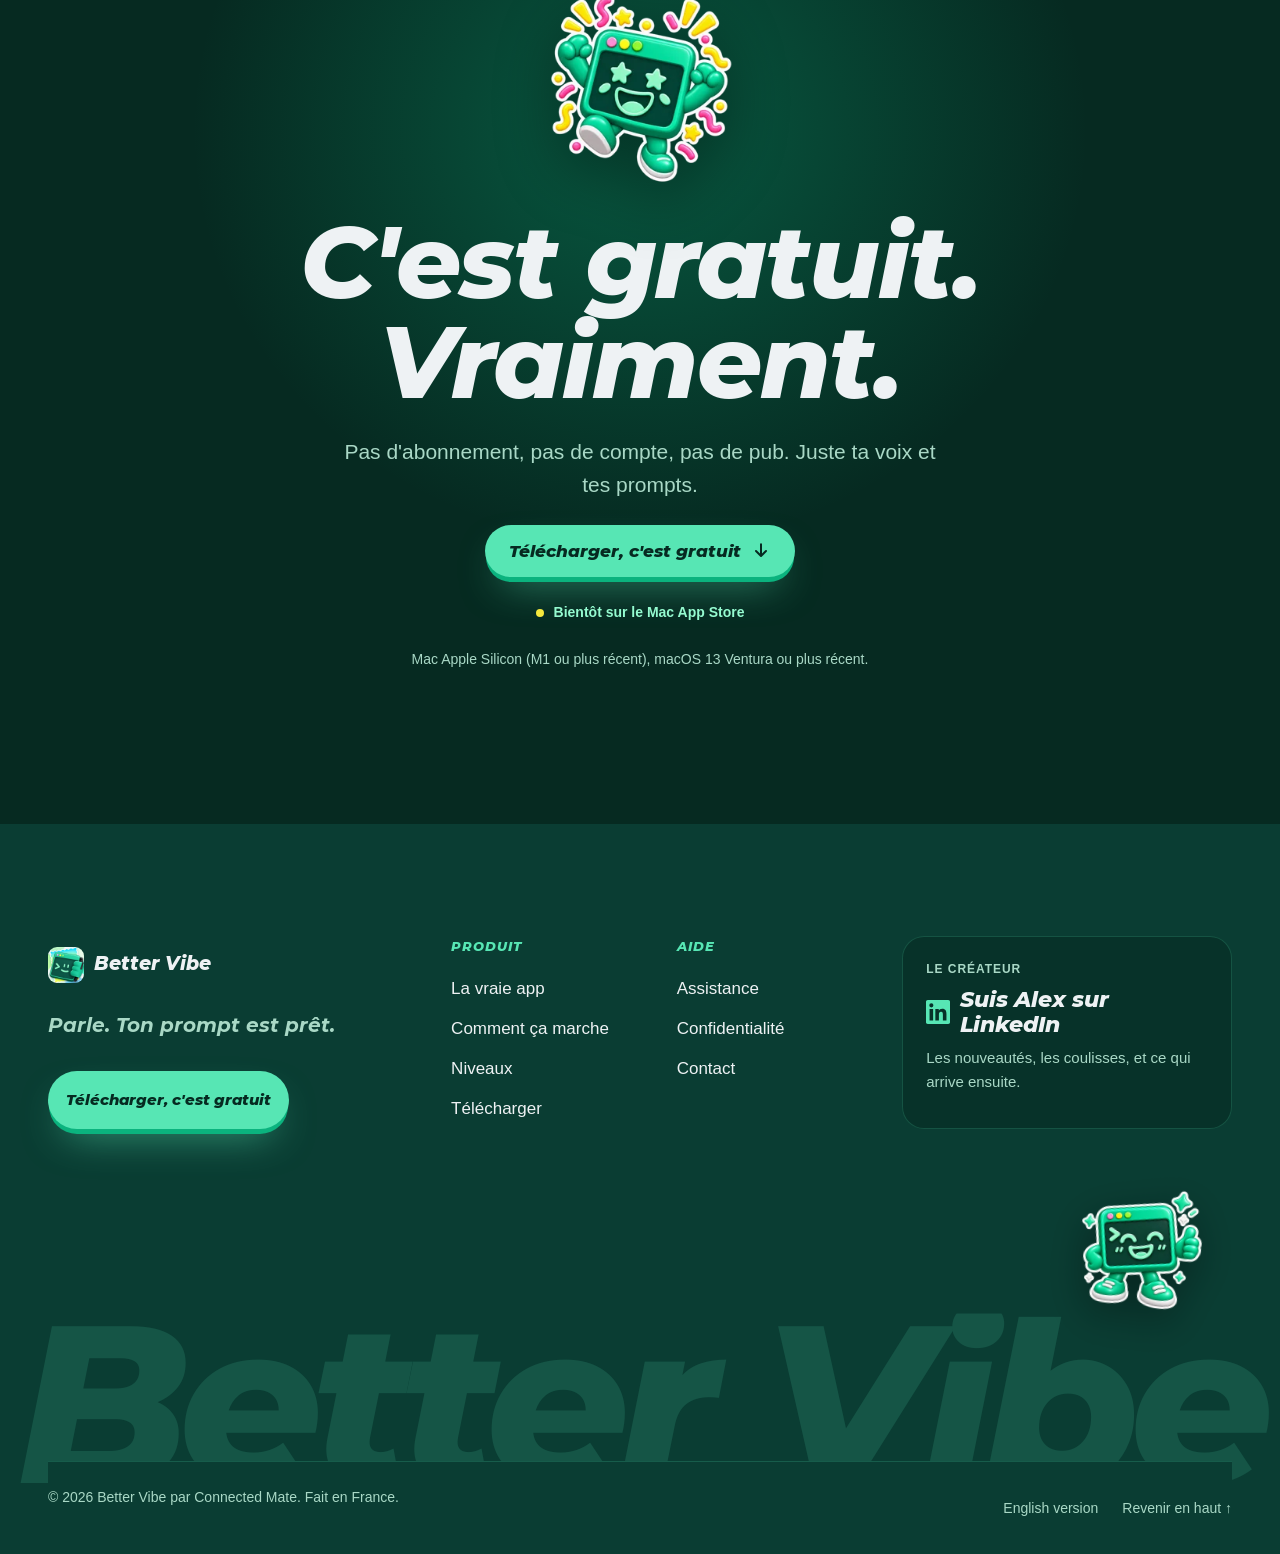
==== commit 9d980b9e: "fix: Original level icon as a stamp sticker; guide bubble never clipped - Original tier now uses a t" ====
--- a/fr/index.html
+++ b/fr/index.html
@@ -187,7 +187,7 @@
       <h2 id="c7-h" class="display-2">Chaque prompt te fait monter de niveau.</h2>
       <p class="sub">Séries de jours, score de clarté, icônes à débloquer : ta routine devient un jeu. Bronze, argent, or… jusqu&#x27;au diamant.</p>
     </div>
-    <ul class="tiers" aria-label="Originale, Bronze, Argent, Or, Diamant"><li class="tier" style="--i:0"><img src="../assets/brand/icon-384.webp" width="384" height="384" alt="" loading="lazy" decoding="async"><span>Originale</span></li><li class="tier" style="--i:1"><img src="../assets/brand/tier-bronze.webp" width="384" height="384" alt="" loading="lazy" decoding="async"><span>Bronze</span></li><li class="tier" style="--i:2"><img src="../assets/brand/tier-silver.webp" width="384" height="384" alt="" loading="lazy" decoding="async"><span>Argent</span></li><li class="tier" style="--i:3"><img src="../assets/brand/tier-gold.webp" width="384" height="384" alt="" loading="lazy" decoding="async"><span>Or</span></li><li class="tier" style="--i:4"><img src="../assets/brand/tier-diamond.webp" width="384" height="384" alt="" loading="lazy" decoding="async"><span>Diamant</span></li></ul>
+    <ul class="tiers" aria-label="Originale, Bronze, Argent, Or, Diamant"><li class="tier" style="--i:0"><img src="../assets/brand/tier-original.webp" width="384" height="384" alt="" loading="lazy" decoding="async"><span>Originale</span></li><li class="tier" style="--i:1"><img src="../assets/brand/tier-bronze.webp" width="384" height="384" alt="" loading="lazy" decoding="async"><span>Bronze</span></li><li class="tier" style="--i:2"><img src="../assets/brand/tier-silver.webp" width="384" height="384" alt="" loading="lazy" decoding="async"><span>Argent</span></li><li class="tier" style="--i:3"><img src="../assets/brand/tier-gold.webp" width="384" height="384" alt="" loading="lazy" decoding="async"><span>Or</span></li><li class="tier" style="--i:4"><img src="../assets/brand/tier-diamond.webp" width="384" height="384" alt="" loading="lazy" decoding="async"><span>Diamant</span></li></ul>
   </div>
 </section>
 
--- a/assets/home.css
+++ b/assets/home.css
@@ -311,8 +311,8 @@
 .ch-levels .sticky{grid-template-columns:minmax(0,1fr);align-content:center;gap:clamp(24px,5vh,56px)}
 .tiers{display:flex;gap:clamp(20px,4vw,56px);padding-inline:max(var(--gutter),calc((100vw - 76rem)/2));width:max-content;transform:translate3d(calc(var(--p,0) * var(--shift,0px) * -1),0,0);will-change:transform}
 .tier{flex:none;width:clamp(160px,22vw,280px);display:grid;justify-items:center;gap:var(--space-md);text-align:center}
-.tier img{width:100%;filter:drop-shadow(0 30px 40px rgb(0 0 0 / .45));transform:rotate(calc((var(--i) - 2) * 3deg));transition:transform .5s var(--ease-out)}
-.tier:hover img{transform:rotate(0) scale(1.05)}
+.tier img{width:100%;filter:drop-shadow(0 30px 40px rgb(0 0 0 / .45));transition:transform .5s var(--ease-out)}
+.tier:hover img{transform:scale(1.05)}
 .tier span{font-weight:800;font-size:clamp(1.125rem,1.8vw,1.5rem)}
 .tier:nth-child(2) span{color:#f0a96b}.tier:nth-child(3) span{color:#d6dde6}.tier:nth-child(4) span{color:var(--yellow)}.tier:nth-child(5) span{color:#7fe8ff}.tier:first-child span{color:var(--mint)}
 .no-pin .tiers{width:auto;overflow-x:auto;scroll-snap-type:x mandatory;transform:none;padding-bottom:var(--space-base);scrollbar-width:none}
@@ -341,28 +341,31 @@
 .js [data-reveal]{opacity:0;translate:0 22px;transition:opacity .7s var(--ease-out),translate .7s var(--ease-out);transition-delay:calc(var(--d,0) * 90ms)}
 .js [data-reveal].in{opacity:1;translate:0 0}
 
-/* guide */
-.guide{position:fixed;right:max(12px,env(safe-area-inset-right));bottom:max(12px,env(safe-area-inset-bottom));z-index:40;display:flex;align-items:flex-end;gap:8px;pointer-events:none;transition:opacity .35s var(--ease-out),translate .35s var(--ease-out)}
-.guide-img{order:1;width:88px;height:88px;pointer-events:auto;filter:drop-shadow(0 10px 18px rgb(0 0 0 / .4));transform-origin:50% 100%}
+/* guide — mascot fixed bottom-right; bubble floats above it (out of flow, never widens the guide) */
+.guide{--g:88px;position:fixed;right:max(12px,env(safe-area-inset-right));bottom:max(12px,env(safe-area-inset-bottom));z-index:40;width:var(--g);height:var(--g);pointer-events:none;transition:opacity .35s var(--ease-out),translate .35s var(--ease-out)}
+.guide-img{width:100%;height:100%;pointer-events:auto;cursor:pointer;filter:drop-shadow(0 10px 18px rgb(0 0 0 / .4));transform-origin:50% 100%}
 .guide-img.hop{animation:hop .5s var(--ease-out)}
 @keyframes hop{0%{translate:0 0;scale:1}35%{translate:0 -12px;scale:1.04 .97}100%{translate:0 0;scale:1}}
-.guide-bubble{order:0;width:min(300px,calc(100vw - 140px));height:118px;display:flex;align-items:center;overflow:hidden;margin-bottom:46px;background:var(--card);color:var(--ink);border-radius:18px 18px 6px 18px;padding:12px 16px;font-size:.9375rem;line-height:1.4;font-weight:600;box-shadow:0 16px 40px -12px rgb(0 0 0 / .45);transition:opacity .3s var(--ease-out),translate .3s var(--ease-out),scale .3s var(--ease-out);transform-origin:100% 100%}
-.guide-bubble.swap{opacity:0;translate:0 6px;scale:.97}
-.guide-x{order:2;pointer-events:auto;align-self:flex-start;width:44px;height:44px;margin-left:-18px;border-radius:50%;border:0;background:none;color:var(--on-dark-2);cursor:pointer;display:grid;place-items:center;opacity:.75}
-.guide-x svg{width:14px;height:14px}
-.guide-x:hover{opacity:1;color:var(--on-dark)}
-.guide.min .guide-bubble{opacity:0;scale:.9;pointer-events:none}
-.guide.min .guide-img{width:56px;height:56px;cursor:pointer}
+.guide-bubble{position:absolute;right:calc(var(--g) * .55);bottom:calc(var(--g) * .82);width:max-content;max-width:min(290px,calc(100vw - var(--g) * .55 - 28px));pointer-events:auto;background:var(--paper);color:var(--forest-900);border-radius:18px 18px 6px 18px;padding:12px 16px;font-size:.9375rem;line-height:1.4;font-weight:600;box-shadow:0 0 0 1px color-mix(in oklab,var(--mint) 55%,transparent),0 18px 40px -14px rgb(0 0 0 / .55);transition:opacity .3s var(--ease-out),translate .3s var(--ease-out),scale .3s var(--ease-out);transform-origin:100% 100%}
+.guide-bubble::after{content:"";position:absolute;right:-5px;bottom:-5px;width:14px;height:14px;background:var(--paper);border-radius:0 0 4px 0;transform:rotate(-45deg) skew(10deg,10deg);box-shadow:1px 1px 0 color-mix(in oklab,var(--mint) 55%,transparent)}
+.guide-say{position:relative;margin:0}
+.guide-say .full{color:transparent}
+.guide-say .typed{position:absolute;inset:0}
+.guide-bubble.swap{opacity:0;translate:0 6px;scale:.97;visibility:hidden}
+.guide-x{position:absolute;right:calc(var(--g) - 16px);top:-14px;pointer-events:auto;width:32px;height:32px;border-radius:50%;border:0;background:var(--forest-800);color:var(--on-dark);cursor:pointer;display:grid;place-items:center;box-shadow:0 0 0 1px var(--line-dark),0 6px 14px -6px rgb(0 0 0 / .6);opacity:0;transition:opacity .2s}
+.guide-x::before{content:"";position:absolute;inset:-6px}
+.guide-x svg{width:12px;height:12px}
+.guide:hover .guide-x,.guide-x:focus-visible{opacity:1}
+@media (hover:none){.guide-x{opacity:1}}
+.guide.quiet .guide-bubble,.guide.min .guide-bubble{opacity:0;scale:.9;pointer-events:none;visibility:hidden;transition:opacity .3s var(--ease-out),scale .3s var(--ease-out),visibility 0s .3s}
+.guide.min{--g:56px}
 .guide.min .guide-x{display:none}
 .guide.away{opacity:0;translate:0 20px;pointer-events:none}
 .guide.away *{pointer-events:none}
-.guide-img{cursor:pointer}
 @media (max-width:40rem){
-  .guide-img{width:60px;height:60px}
-  .guide-bubble{margin-bottom:34px;font-size:.875rem;padding:10px 13px;height:96px;width:calc(100vw - 120px)}
+  .guide{--g:60px}
+  .guide-bubble{font-size:.875rem;padding:10px 13px}
 }
-.guide.quiet .guide-bubble{opacity:0;scale:.9;pointer-events:none}
-.ch-clean .guide-bubble{box-shadow:0 16px 40px -12px rgb(0 0 0 / .25)}
 
 /* footer */
 .foot{position:relative;background:var(--forest-800);padding-top:clamp(64px,9vw,112px);overflow:clip}
